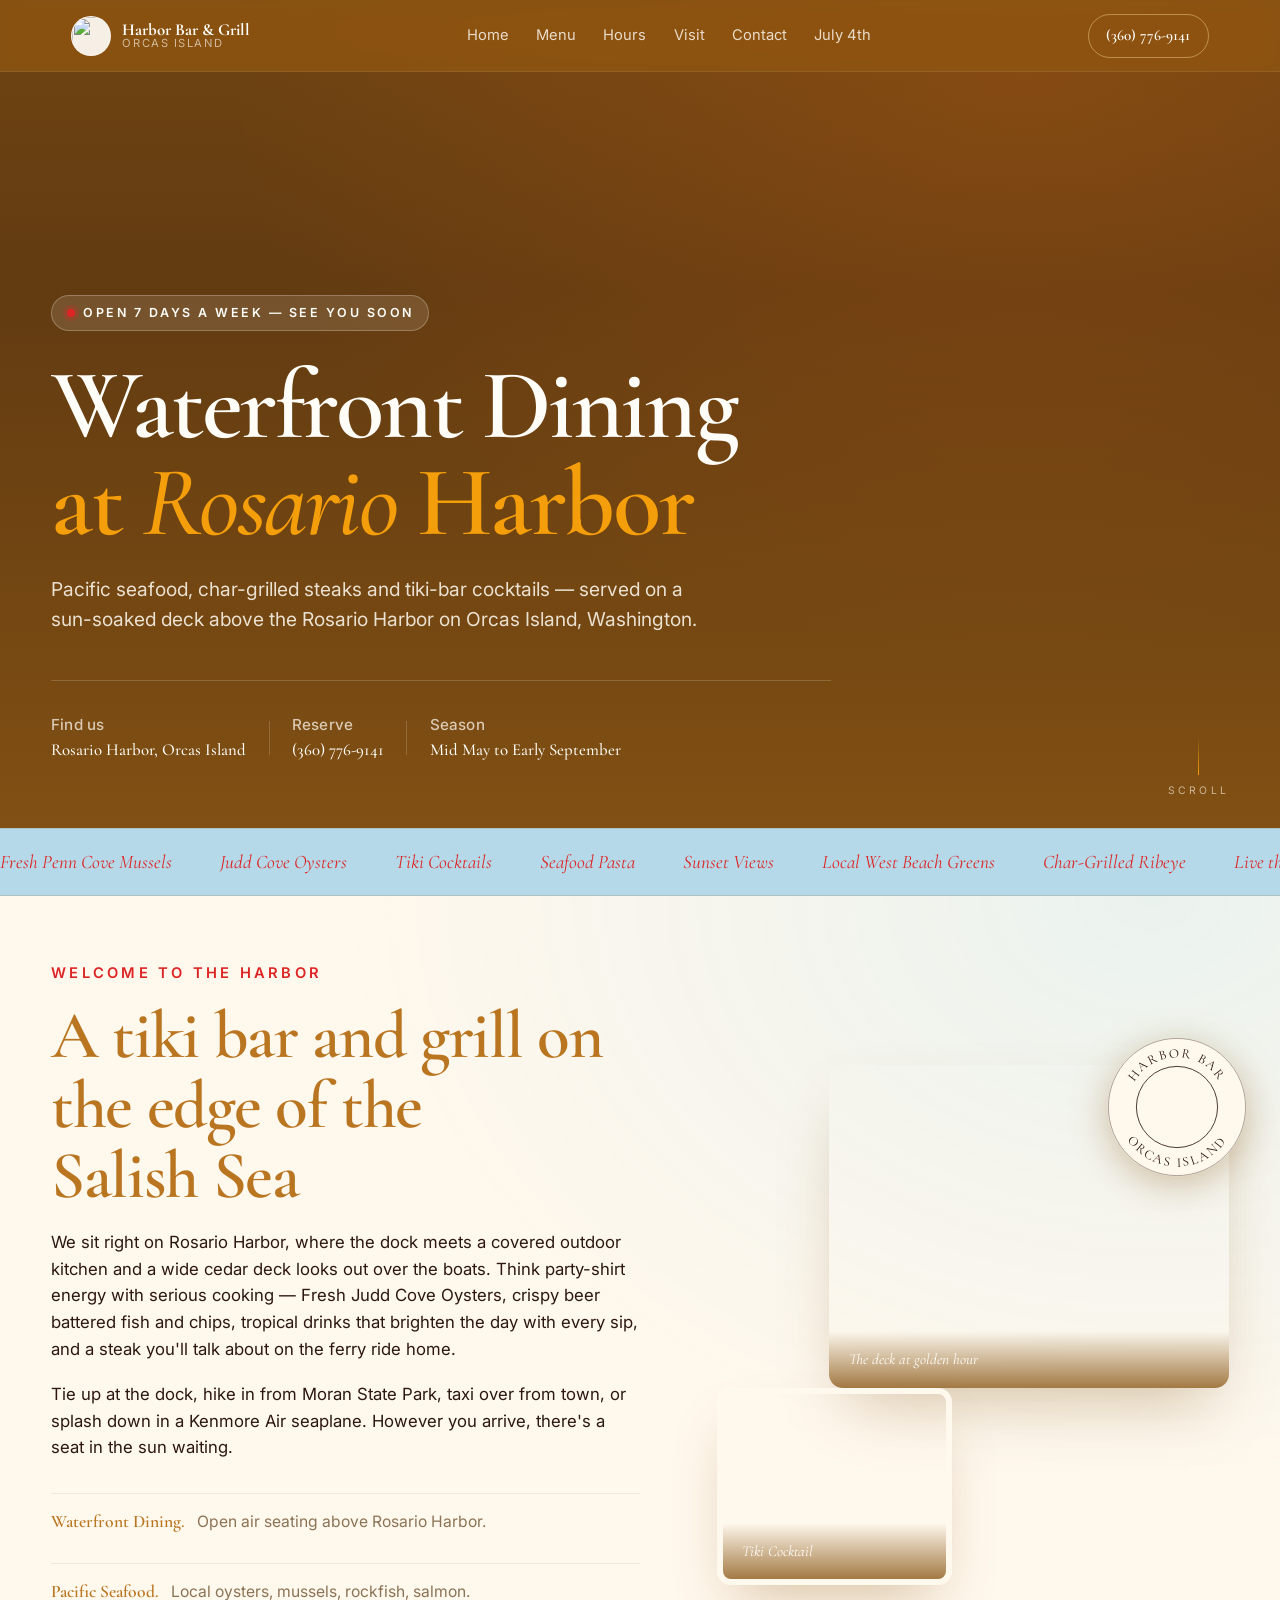
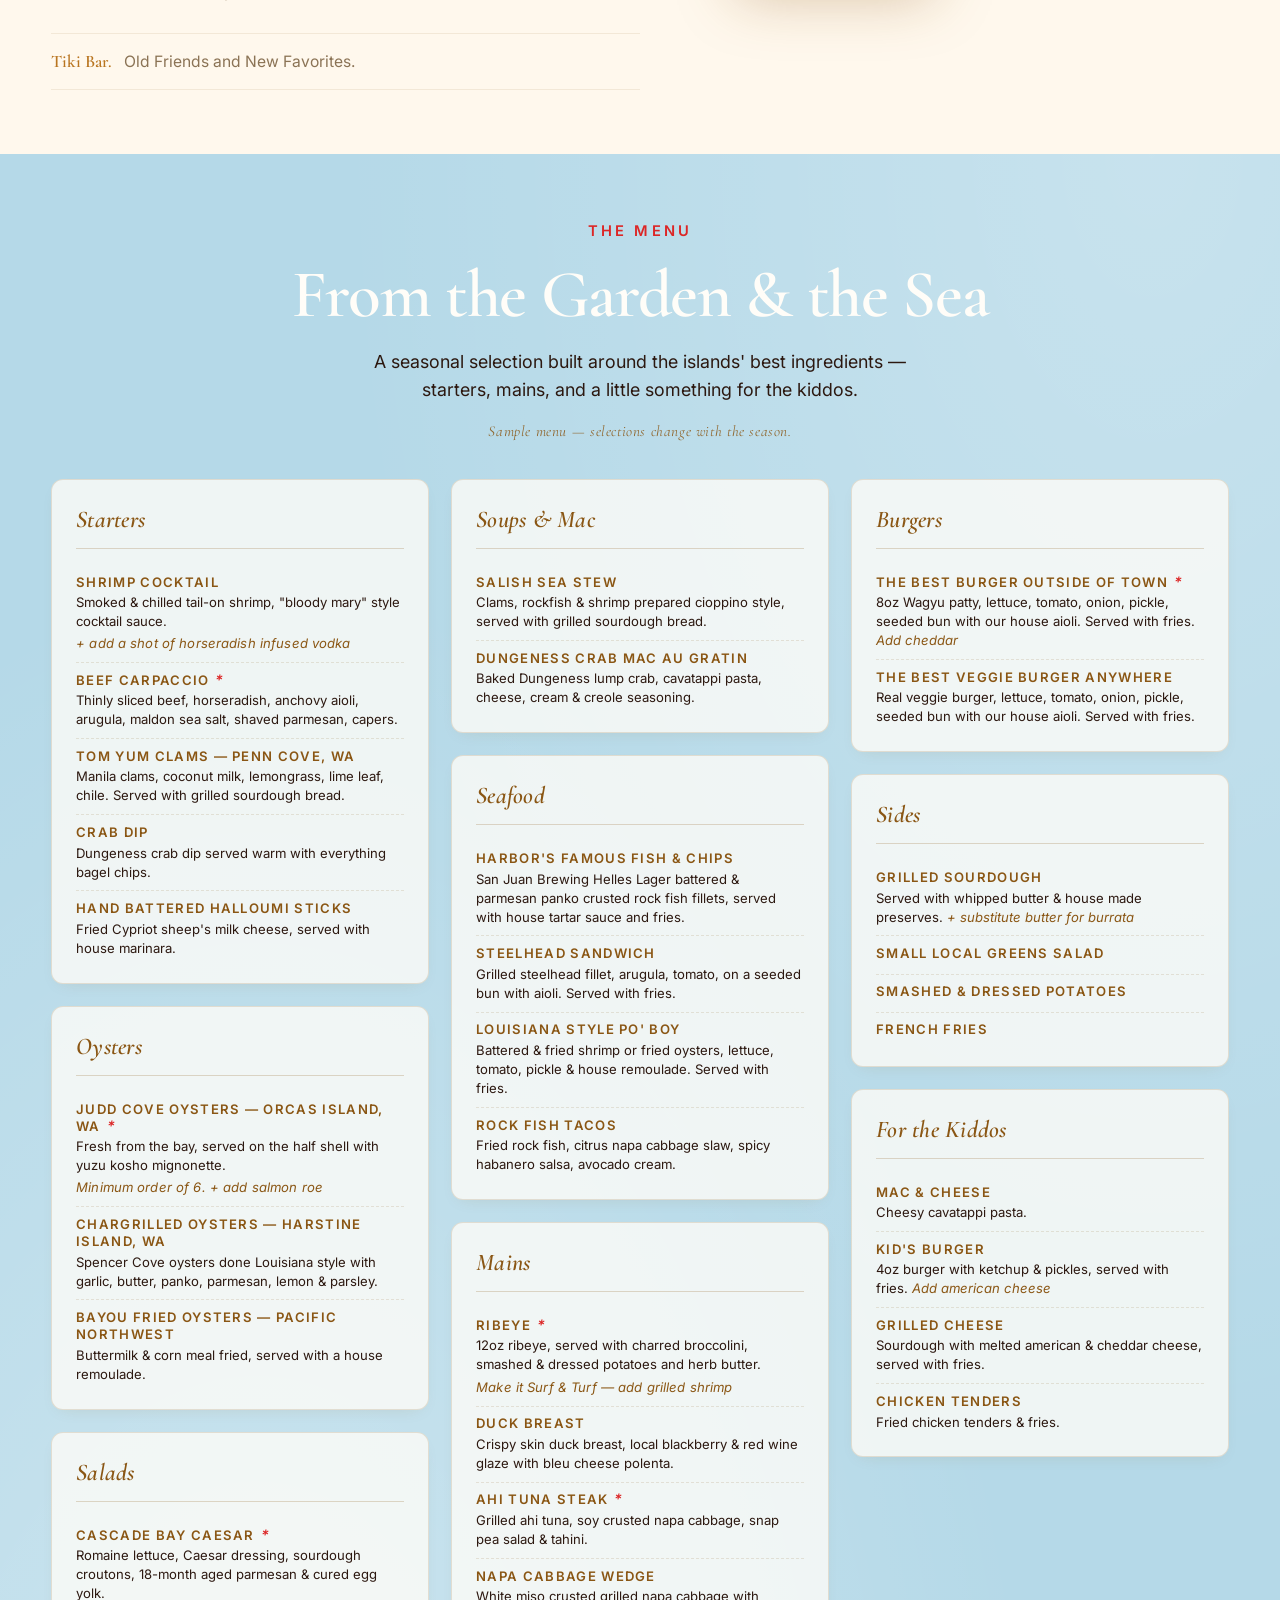
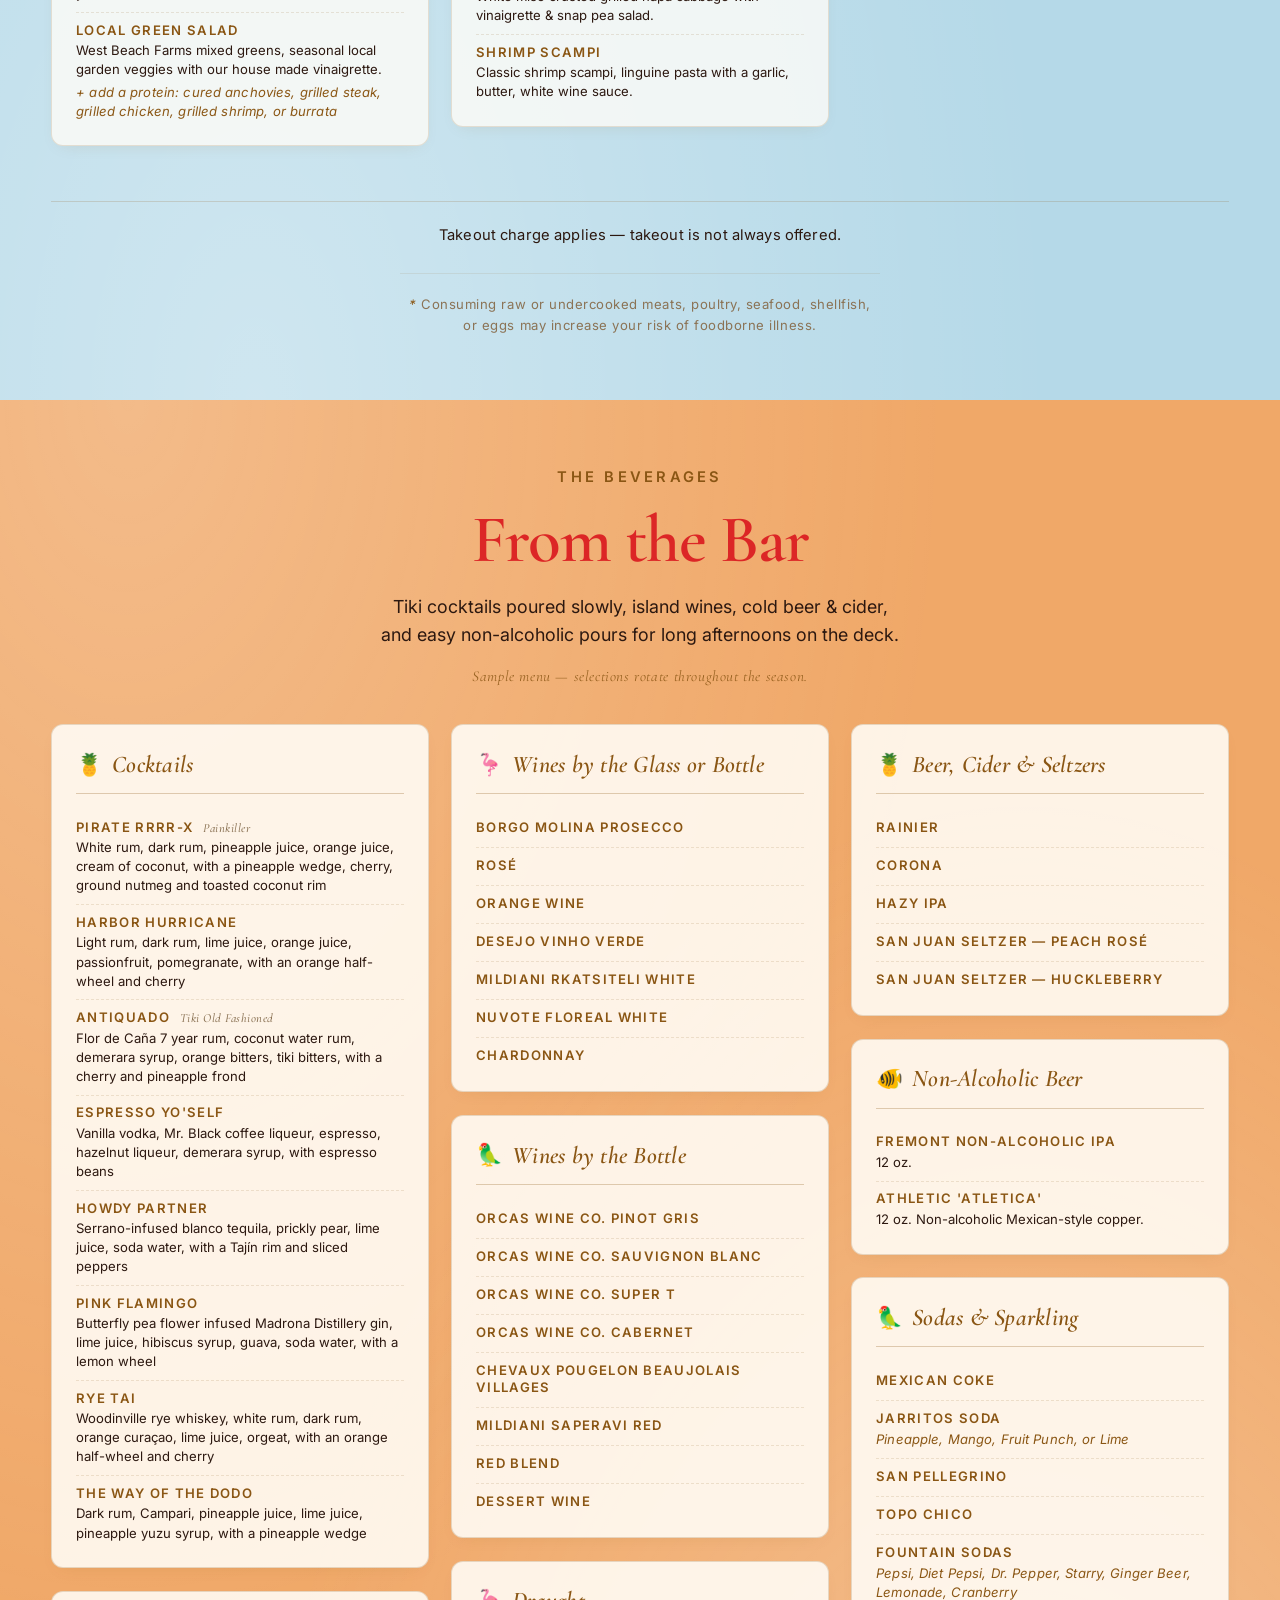
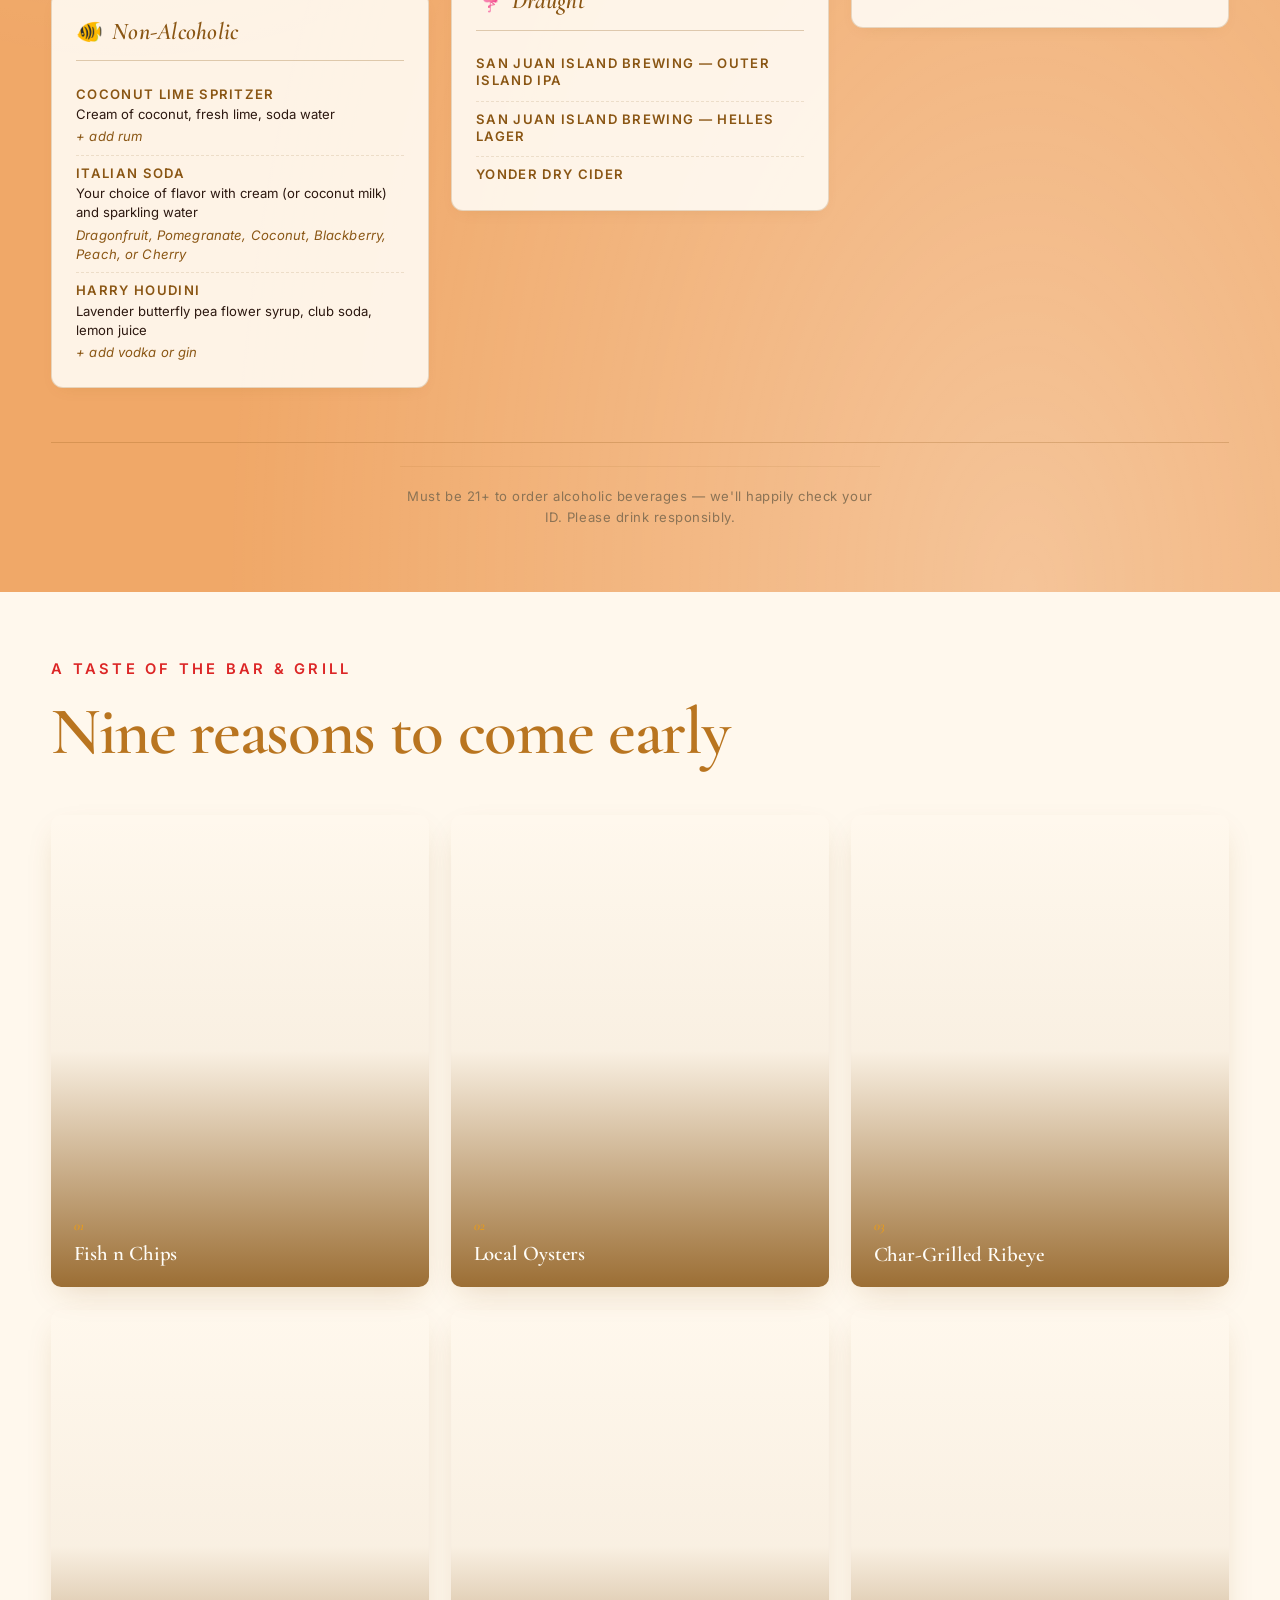
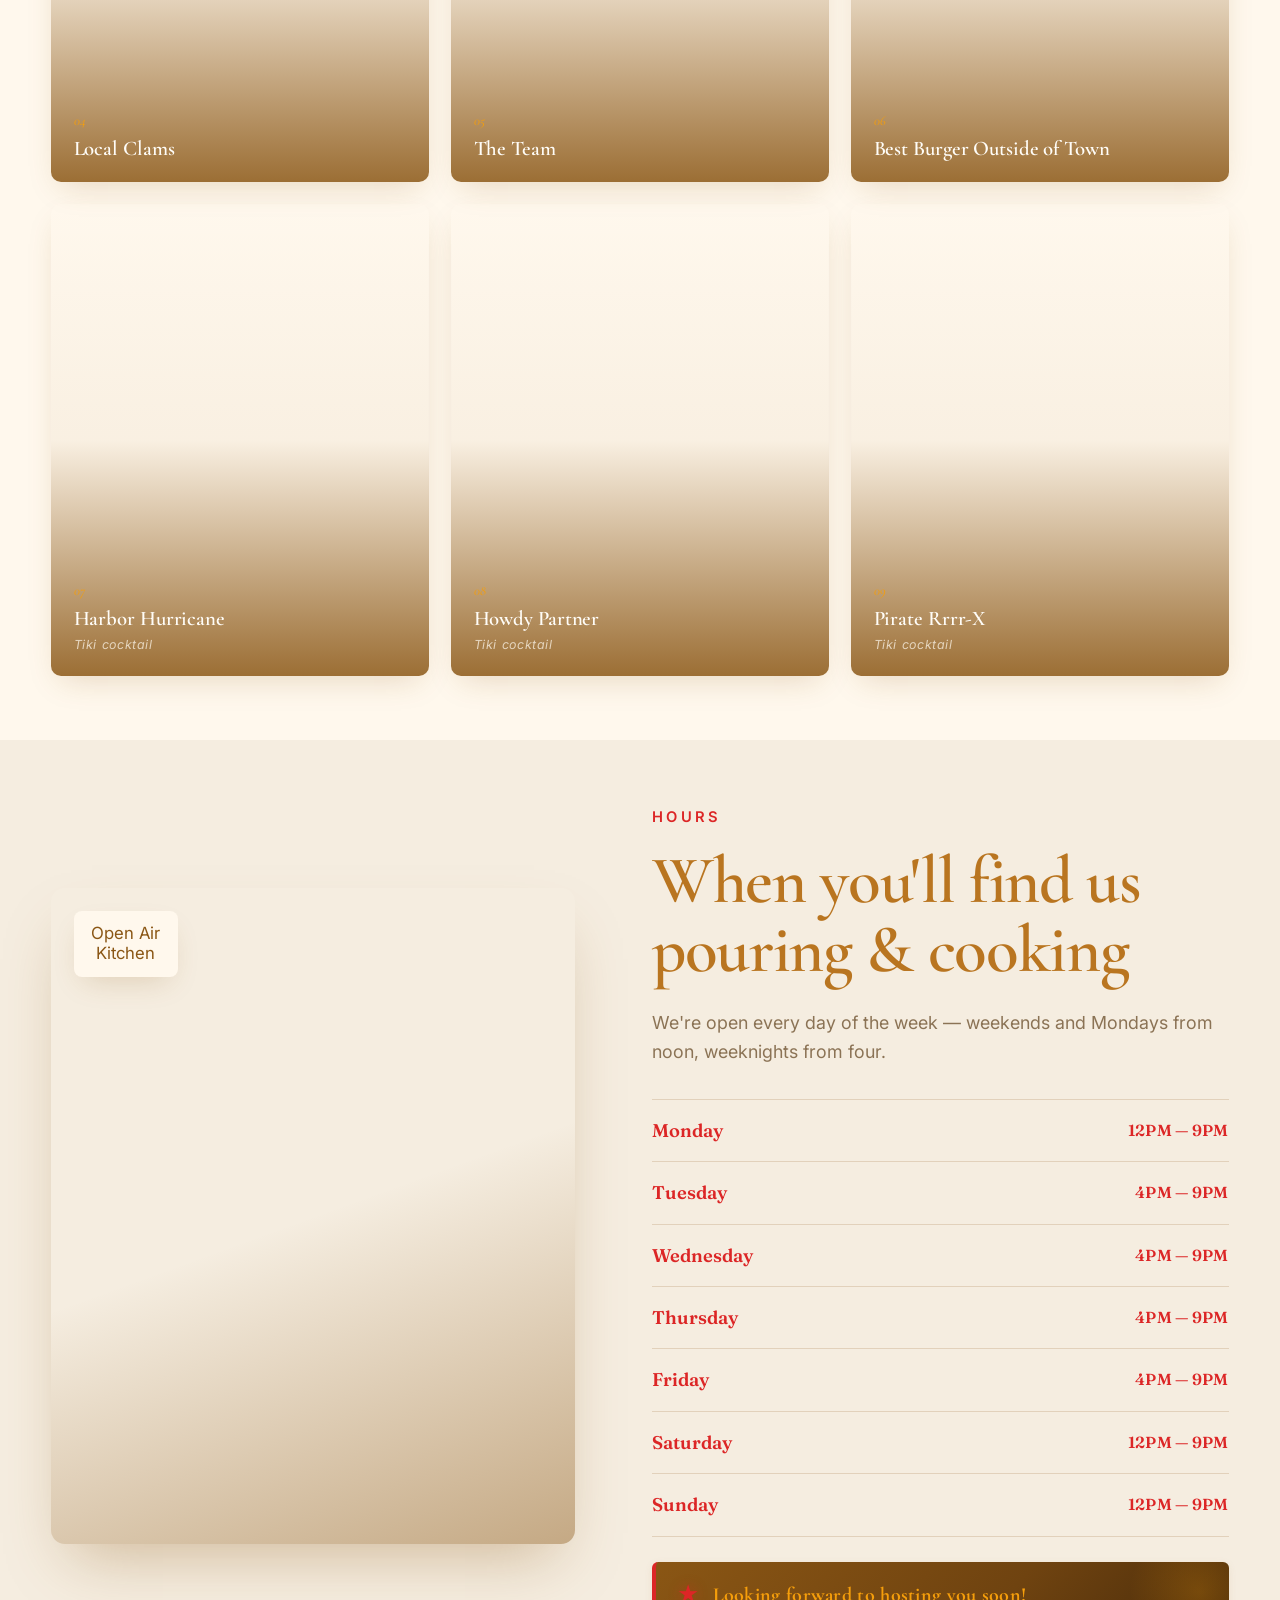
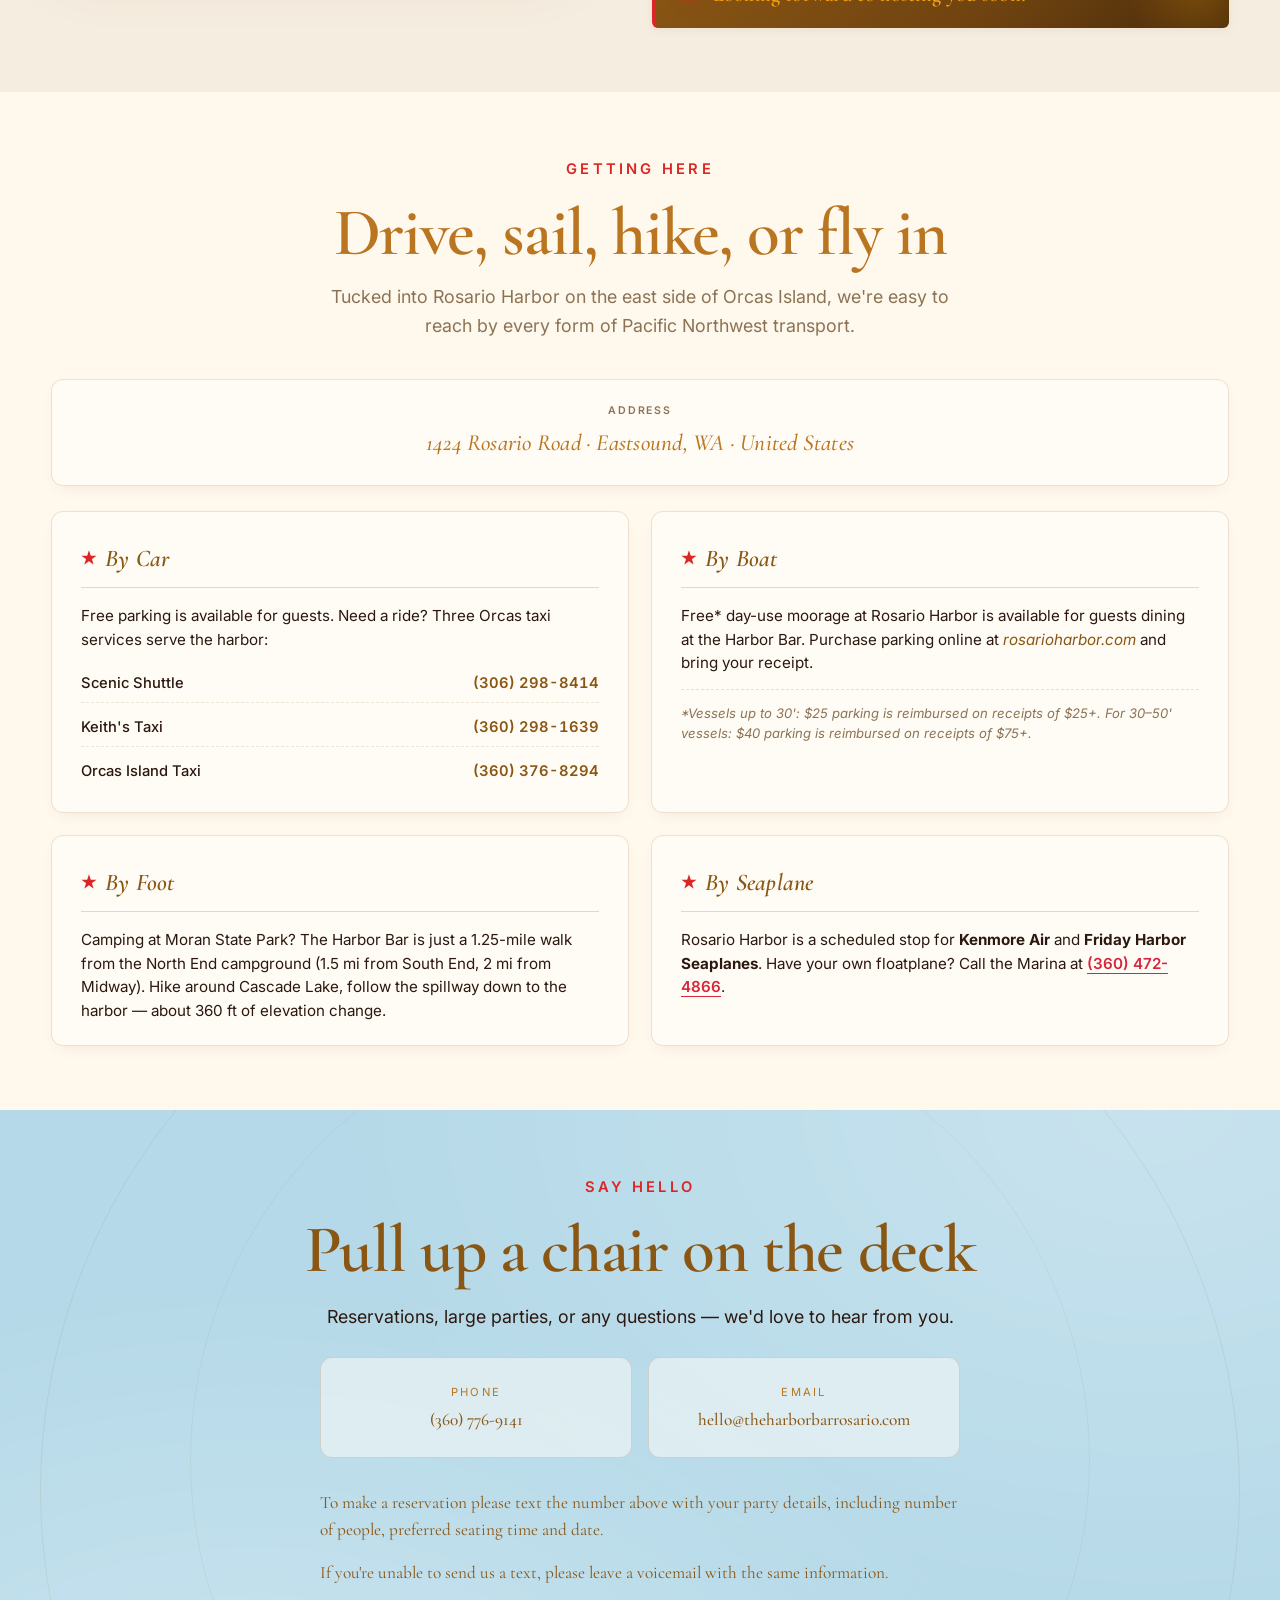
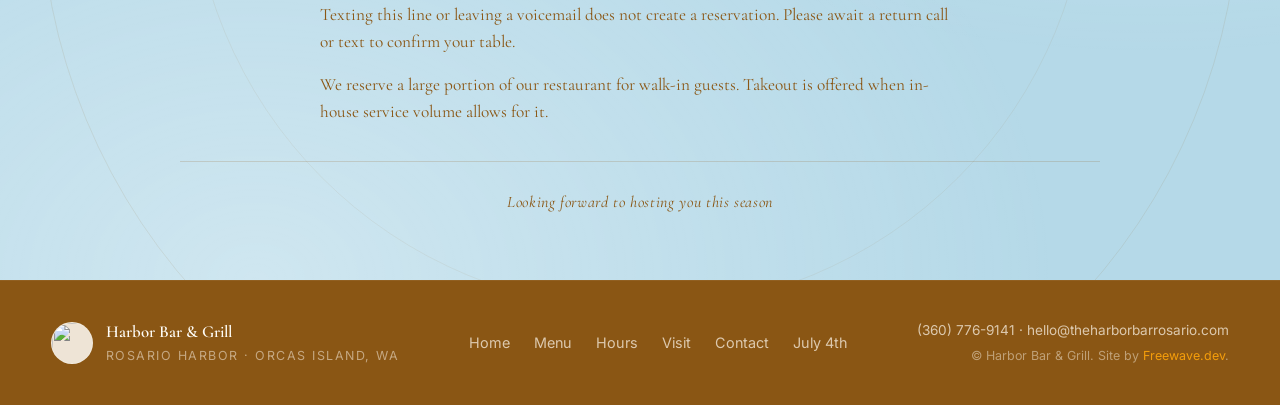
==== index.html @ 5fd33caf "Update Tiki Bar bullet copy on homepage Co-Authored-By: Claude Opus 4.7 <noreply@anthropic.com>" ====
<!DOCTYPE html>
<html lang="en">
<head>
<meta charset="UTF-8">
<meta name="viewport" content="width=device-width, initial-scale=1.0">
<title>Harbor Bar &amp; Grill — Waterfront Dining at Rosario Harbor, Orcas Island</title>
<meta name="description" content="Fresh Pacific seafood, handcrafted tiki cocktails, and unforgettable views over Rosario Harbor on Orcas Island, Washington.">
<meta name="theme-color" content="#8A5614">

<link rel="icon" type="image/png" href="favicon.png">
<link rel="apple-touch-icon" href="favicon.png">

<link rel="canonical" href="https://g0k2g4.freewave.dev/">

<meta property="og:type" content="restaurant.restaurant">
<meta property="og:site_name" content="Harbor Bar &amp; Grill">
<meta property="og:title" content="Harbor Bar &amp; Grill — Waterfront Dining at Rosario Harbor, Orcas Island">
<meta property="og:description" content="Fresh Pacific seafood, handcrafted tiki cocktails, and unforgettable views over Rosario Harbor on Orcas Island, Washington.">
<meta property="og:url" content="https://g0k2g4.freewave.dev/">
<meta property="og:image" content="https://media.freewave.dev/g0k2g4/images/og-image.webp">
<meta property="og:image:width" content="1200">
<meta property="og:image:height" content="630">
<meta property="og:image:alt" content="The deck at Harbor Bar &amp; Grill on Rosario Harbor, Orcas Island">
<meta property="og:locale" content="en_US">

<meta name="twitter:card" content="summary_large_image">
<meta name="twitter:title" content="Harbor Bar &amp; Grill — Waterfront Dining on Orcas Island">
<meta name="twitter:description" content="Pacific seafood, char-grilled steaks, and tiki cocktails on the deck at Rosario Harbor.">
<meta name="twitter:image" content="https://media.freewave.dev/g0k2g4/images/og-image.webp">
<meta name="twitter:image:alt" content="The deck at Harbor Bar &amp; Grill on Rosario Harbor, Orcas Island">

<link rel="preconnect" href="https://fonts.googleapis.com">
<link rel="preconnect" href="https://fonts.gstatic.com" crossorigin>
<link href="https://fonts.googleapis.com/css2?family=Cormorant+Garamond:ital,wght@0,400;0,500;0,600;0,700;1,400;1,500;1,600&family=Fraunces:ital,wght@0,500;0,600;0,700;1,500;1,600&family=Inter:wght@400;500;600;700&display=swap" rel="stylesheet">
<link rel="stylesheet" href="styles.css">
</head>
<body>

<header class="site-header">
  <div class="header-inner">
    <a href="#top" class="brand">
      <img class="brand-logo" src="https://media.freewave.dev/g0k2g4/images/shrimp.webp" alt="">
      <span class="brand-text">
        <span class="brand-name">Harbor Bar &amp; Grill</span>
        <span class="brand-sub">Orcas Island</span>
      </span>
    </a>
    <nav class="primary-nav" aria-label="Primary">
      <a href="#top">Home</a>
      <a href="#menu">Menu</a>
      <a href="#hours">Hours</a>
      <a href="#visit">Visit</a>
      <a href="#contact">Contact</a>
      <a href="july-4th.html">July 4th</a>
    </nav>
    <a href="tel:+13607769141" class="header-cta">(360) 776-9141</a>
    <button class="nav-toggle" aria-label="Open menu" aria-expanded="false" aria-controls="mobile-nav">
      <span></span><span></span><span></span>
    </button>
  </div>
</header>
<div class="mobile-nav" id="mobile-nav" aria-hidden="true">
  <a href="#top">Home</a>
  <a href="#menu">Menu</a>
  <a href="#hours">Hours</a>
  <a href="#visit">Visit</a>
  <a href="#contact">Contact</a>
  <a href="july-4th.html">July 4th</a>
  <a href="tel:+13607769141" class="mobile-nav-phone">(360) 776-9141</a>
</div>

<main id="top">

  <section class="hero">
    <div class="hero-media" aria-hidden="true">
      <div class="hero-image"></div>
      <div class="hero-overlay"></div>
    </div>
    <div class="hero-content">
      <span class="hero-eyebrow">
        <span class="dot"></span>
        Open 7 days a week &mdash; See you soon
      </span>
      <h1 class="hero-title">
        <span class="line-1">Waterfront Dining</span>
        <span class="line-2">at <em>Rosario</em> Harbor</span>
      </h1>
      <p class="hero-lede">
        Pacific seafood, char-grilled steaks and tiki-bar cocktails —
        served on a sun-soaked deck above the Rosario Harbor on Orcas Island, Washington.
      </p>
      <div class="hero-meta">
        <a class="meta-item" href="https://maps.google.com/?q=1424+Rosario+Road+Eastsound+WA+98245" target="_blank" rel="noopener">
          <span class="meta-label">Find us</span>
          <span class="meta-value">Rosario Harbor, Orcas Island</span>
        </a>
        <div class="meta-divider"></div>
        <a class="meta-item" href="#contact">
          <span class="meta-label">Reserve</span>
          <span class="meta-value">(360) 776-9141</span>
        </a>
        <div class="meta-divider"></div>
        <div class="meta-item">
          <span class="meta-label">Season</span>
          <span class="meta-value">Mid May to Early September</span>
        </div>
      </div>
    </div>
    <div class="hero-scroll" aria-hidden="true">
      <span></span>
      <small>Scroll</small>
    </div>
  </section>

  <section class="ribbon" aria-label="Highlights">
    <div class="ribbon-track">
      <span>Fresh Penn Cove Mussels</span>
      <span>Judd Cove Oysters</span>
      <span>Tiki Cocktails</span>
      <span>Seafood Pasta</span>
      <span>Sunset Views</span>
      <span>Local West Beach Greens</span>
      <span>Char-Grilled Ribeye</span>
      <span>Live the Salish Life</span>
      <span>Fresh Penn Cove Mussels</span>
      <span>Judd Cove Oysters</span>
      <span>Tiki Cocktails</span>
      <span>Seafood Pasta</span>
      <span>Sunset Views</span>
      <span>Local West Beach Greens</span>
      <span>Char-Grilled Ribeye</span>
      <span>Live the Salish Life</span>
    </div>
  </section>

  <section class="story" id="story">
    <div class="story-grid">
      <div class="story-copy">
        <span class="eyebrow">Welcome to the Harbor</span>
        <h2 class="display">A tiki bar and grill on the edge of the Salish&nbsp;Sea</h2>
        <p>
          We sit right on Rosario Harbor, where the dock meets a covered outdoor kitchen
          and a wide cedar deck looks out over the boats. Think party-shirt energy
          with serious cooking — Fresh Judd Cove Oysters, crispy beer battered fish and chips,
          tropical drinks that brighten the day with every sip, and a steak you'll talk about
          on the ferry ride home.
        </p>
        <p>
          Tie up at the dock, hike in from Moran State Park, taxi over from town,
          or splash down in a Kenmore Air seaplane. However you arrive,
          there's a seat in the sun waiting.
        </p>
        <ul class="virtues">
          <li><strong>Waterfront Dining.</strong> Open air seating above Rosario Harbor.</li>
          <li><strong>Pacific Seafood.</strong> Local oysters, mussels, rockfish, salmon.</li>
          <li><strong>Tiki Bar.</strong> Old Friends and New Favorites.</li>
        </ul>
      </div>
      <div class="story-art">
        <figure class="art-card art-card--main">
          <div class="art-img art-img--marina"></div>
          <figcaption>The deck at golden hour</figcaption>
        </figure>
        <figure class="art-card art-card--accent">
          <div class="art-img art-img--cocktail"></div>
          <figcaption>Tiki Cocktail</figcaption>
        </figure>
        <div class="art-stamp">
          <svg viewBox="0 0 200 200" aria-hidden="true">
            <defs>
              <path id="stamp-top" d="M 29,100 A 71,71 0 0,1 171,100"/>
              <path id="stamp-bottom" d="M 15,100 A 85,85 0 0,0 185,100"/>
            </defs>
            <circle cx="100" cy="100" r="99" fill="#FFF8ED"/>
            <circle cx="100" cy="100" r="98" fill="none" stroke="#2C1810" stroke-width="1" stroke-opacity=".55"/>
            <circle cx="100" cy="100" r="58" fill="none" stroke="#2C1810" stroke-width="1.2"/>
            <text font-family="Cormorant Garamond, serif" font-size="19" letter-spacing="3" fill="#2C1810">
              <textPath href="#stamp-top" startOffset="50%" text-anchor="middle">HARBOR BAR</textPath>
            </text>
            <text font-family="Cormorant Garamond, serif" font-size="19" letter-spacing="3" fill="#2C1810">
              <textPath href="#stamp-bottom" startOffset="50%" text-anchor="middle">ORCAS ISLAND</textPath>
            </text>
          </svg>
        </div>
      </div>
    </div>
  </section>

  <section class="menu" id="menu">
    <div class="menu-header">
      <span class="eyebrow">The Menu</span>
      <h2 class="display">From the Garden &amp; the Sea</h2>
      <p class="lede">
        A seasonal selection built around the islands' best ingredients —<br>
        starters, mains, and a little something for the kiddos.
      </p>
      <p class="menu-sample-note"><em>Sample menu &mdash; selections change with the season.</em></p>
    </div>

    <div class="menu-grid">

    <section class="menu-card">
    <h3 class="menu-section-title"><span>Starters</span></h3>

    <div class="menu-list">

      <article class="dish">
        <div class="dish-head">
          <h3>Shrimp Cocktail</h3>
        </div>
        <p>Smoked &amp; chilled tail-on shrimp, "bloody mary" style cocktail sauce.</p>
        <p class="dish-note"><em>+ add a shot of horseradish infused vodka</em></p>
      </article>

      <article class="dish">
        <div class="dish-head">
          <h3>Beef Carpaccio <span class="raw">*</span></h3>
        </div>
        <p>Thinly sliced beef, horseradish, anchovy aioli, arugula, maldon sea salt, shaved parmesan, capers.</p>
      </article>

      <article class="dish">
        <div class="dish-head">
          <h3>Tom Yum Clams &mdash; Penn Cove, WA</h3>
        </div>
        <p>Manila clams, coconut milk, lemongrass, lime leaf, chile. Served with grilled sourdough bread.</p>
      </article>

      <article class="dish">
        <div class="dish-head">
          <h3>Crab Dip</h3>
        </div>
        <p>Dungeness crab dip served warm with everything bagel chips.</p>
      </article>

      <article class="dish">
        <div class="dish-head">
          <h3>Hand Battered Halloumi Sticks</h3>
        </div>
        <p>Fried Cypriot sheep's milk cheese, served with house marinara.</p>
      </article>

    </div>

    </section>

    <section class="menu-card">
    <h3 class="menu-section-title"><span>Oysters</span></h3>

    <div class="menu-list">

      <article class="dish">
        <div class="dish-head">
          <h3>Judd Cove Oysters &mdash; Orcas Island, WA <span class="raw">*</span></h3>
        </div>
        <p>Fresh from the bay, served on the half shell with yuzu kosho mignonette.</p>
        <p class="dish-note"><em>Minimum order of 6. + add salmon roe</em></p>
      </article>

      <article class="dish">
        <div class="dish-head">
          <h3>Chargrilled Oysters &mdash; Harstine Island, WA</h3>
        </div>
        <p>Spencer Cove oysters done Louisiana style with garlic, butter, panko, parmesan, lemon &amp; parsley.</p>
      </article>

      <article class="dish">
        <div class="dish-head">
          <h3>Bayou Fried Oysters &mdash; Pacific Northwest</h3>
        </div>
        <p>Buttermilk &amp; corn meal fried, served with a house remoulade.</p>
      </article>

    </div>

    </section>

    <section class="menu-card">
    <h3 class="menu-section-title"><span>Salads</span></h3>

    <div class="menu-list">

      <article class="dish">
        <div class="dish-head">
          <h3>Cascade Bay Caesar <span class="raw">*</span></h3>
        </div>
        <p>Romaine lettuce, Caesar dressing, sourdough croutons, 18-month aged parmesan &amp; cured egg yolk.</p>
      </article>

      <article class="dish">
        <div class="dish-head">
          <h3>Local Green Salad</h3>
        </div>
        <p>West Beach Farms mixed greens, seasonal local garden veggies with our house made vinaigrette.</p>
        <p class="dish-note"><em>+ add a protein: cured anchovies, grilled steak, grilled chicken, grilled shrimp, or burrata</em></p>
      </article>

    </div>

    </section>

    <section class="menu-card">
    <h3 class="menu-section-title"><span>Soups &amp; Mac</span></h3>

    <div class="menu-list">

      <article class="dish">
        <div class="dish-head">
          <h3>Salish Sea Stew</h3>
        </div>
        <p>Clams, rockfish &amp; shrimp prepared cioppino style, served with grilled sourdough bread.</p>
      </article>

      <article class="dish">
        <div class="dish-head">
          <h3>Dungeness Crab Mac au Gratin</h3>
        </div>
        <p>Baked Dungeness lump crab, cavatappi pasta, cheese, cream &amp; creole seasoning.</p>
      </article>

    </div>

    </section>

    <section class="menu-card">
    <h3 class="menu-section-title"><span>Seafood</span></h3>

    <div class="menu-list">

      <article class="dish">
        <div class="dish-head">
          <h3>Harbor's Famous Fish &amp; Chips</h3>
        </div>
        <p>San Juan Brewing Helles Lager battered &amp; parmesan panko crusted rock fish fillets, served with house tartar sauce and fries.</p>
      </article>

      <article class="dish">
        <div class="dish-head">
          <h3>Steelhead Sandwich</h3>
        </div>
        <p>Grilled steelhead fillet, arugula, tomato, on a seeded bun with aioli. Served with fries.</p>
      </article>

      <article class="dish">
        <div class="dish-head">
          <h3>Louisiana Style Po' Boy</h3>
        </div>
        <p>Battered &amp; fried shrimp or fried oysters, lettuce, tomato, pickle &amp; house remoulade. Served with fries.</p>
      </article>

      <article class="dish">
        <div class="dish-head">
          <h3>Rock Fish Tacos</h3>
        </div>
        <p>Fried rock fish, citrus napa cabbage slaw, spicy habanero salsa, avocado cream.</p>
      </article>

    </div>

    </section>

    <section class="menu-card">
    <h3 class="menu-section-title"><span>Mains</span></h3>

    <div class="menu-list">

      <article class="dish">
        <div class="dish-head">
          <h3>Ribeye <span class="raw">*</span></h3>
        </div>
        <p>12oz ribeye, served with charred broccolini, smashed &amp; dressed potatoes and herb butter.</p>
        <p class="dish-note"><em>Make it Surf &amp; Turf — add grilled shrimp</em></p>
      </article>

      <article class="dish">
        <div class="dish-head">
          <h3>Duck Breast</h3>
        </div>
        <p>Crispy skin duck breast, local blackberry &amp; red wine glaze with bleu cheese polenta.</p>
      </article>

      <article class="dish">
        <div class="dish-head">
          <h3>Ahi Tuna Steak <span class="raw">*</span></h3>
        </div>
        <p>Grilled ahi tuna, soy crusted napa cabbage, snap pea salad &amp; tahini.</p>
      </article>

      <article class="dish">
        <div class="dish-head">
          <h3>Napa Cabbage Wedge</h3>
        </div>
        <p>White miso crusted grilled napa cabbage with vinaigrette &amp; snap pea salad.</p>
      </article>

      <article class="dish">
        <div class="dish-head">
          <h3>Shrimp Scampi</h3>
        </div>
        <p>Classic shrimp scampi, linguine pasta with a garlic, butter, white wine sauce.</p>
      </article>

    </div>

    </section>

    <section class="menu-card">
    <h3 class="menu-section-title"><span>Burgers</span></h3>

    <div class="menu-list">

      <article class="dish">
        <div class="dish-head">
          <h3>The Best Burger Outside of Town <span class="raw">*</span></h3>
        </div>
        <p>8oz Wagyu patty, lettuce, tomato, onion, pickle, seeded bun with our house aioli. Served with fries. <em>Add cheddar</em></p>
      </article>

      <article class="dish">
        <div class="dish-head">
          <h3>The Best Veggie Burger Anywhere</h3>
        </div>
        <p>Real veggie burger, lettuce, tomato, onion, pickle, seeded bun with our house aioli. Served with fries.</p>
      </article>

    </div>

    </section>

    <section class="menu-card">
    <h3 class="menu-section-title"><span>Sides</span></h3>

    <div class="menu-list">

      <article class="dish">
        <div class="dish-head">
          <h3>Grilled Sourdough</h3>
        </div>
        <p>Served with whipped butter &amp; house made preserves. <em>+ substitute butter for burrata</em></p>
      </article>

      <article class="dish">
        <div class="dish-head">
          <h3>Small Local Greens Salad</h3>
        </div>
      </article>

      <article class="dish">
        <div class="dish-head">
          <h3>Smashed &amp; Dressed Potatoes</h3>
        </div>
      </article>

      <article class="dish">
        <div class="dish-head">
          <h3>French Fries</h3>
        </div>
      </article>

    </div>

    </section>

    <section class="menu-card">
    <h3 class="menu-section-title"><span>For the Kiddos</span></h3>

    <div class="menu-list">

      <article class="dish">
        <div class="dish-head">
          <h3>Mac &amp; Cheese</h3>
        </div>
        <p>Cheesy cavatappi pasta.</p>
      </article>

      <article class="dish">
        <div class="dish-head">
          <h3>Kid's Burger</h3>
        </div>
        <p>4oz burger with ketchup &amp; pickles, served with fries. <em>Add american cheese</em></p>
      </article>

      <article class="dish">
        <div class="dish-head">
          <h3>Grilled Cheese</h3>
        </div>
        <p>Sourdough with melted american &amp; cheddar cheese, served with fries.</p>
      </article>

      <article class="dish">
        <div class="dish-head">
          <h3>Chicken Tenders</h3>
        </div>
        <p>Fried chicken tenders &amp; fries.</p>
      </article>

    </div>
    </section>

    </div>

    <div class="menu-foot">
      <ul class="menu-info">
        <li>Takeout charge applies &mdash; takeout is not always offered.</li>
      </ul>
      <p class="menu-legend">
        <span class="raw">*</span> Consuming raw or undercooked meats, poultry, seafood, shellfish, or eggs may increase your risk of foodborne illness.
      </p>
    </div>
  </section>

  <section class="beverages" id="beverages">
    <div class="menu-header">
      <span class="eyebrow">The Beverages</span>
      <h2 class="display">From the Bar</h2>
      <p class="lede">
        Tiki cocktails poured slowly, island wines, cold beer &amp; cider,<br>
        and easy non-alcoholic pours for long afternoons on the deck.
      </p>
      <p class="menu-sample-note"><em>Sample menu &mdash; selections rotate throughout the season.</em></p>
    </div>

    <div class="menu-grid">

      <section class="menu-card">
        <h3 class="menu-section-title"><span>Cocktails</span></h3>

        <div class="menu-list">

          <article class="dish">
            <div class="dish-head">
              <h3>Pirate Rrrr-X <em class="dish-sub">Painkiller</em></h3>
            </div>
            <p>White rum, dark rum, pineapple juice, orange juice, cream of coconut, with a pineapple wedge, cherry, ground nutmeg and toasted coconut rim</p>
          </article>

          <article class="dish">
            <div class="dish-head">
              <h3>Harbor Hurricane</h3>
            </div>
            <p>Light rum, dark rum, lime juice, orange juice, passionfruit, pomegranate, with an orange half-wheel and cherry</p>
          </article>

          <article class="dish">
            <div class="dish-head">
              <h3>Antiquado <em class="dish-sub">Tiki Old Fashioned</em></h3>
            </div>
            <p>Flor de Caña 7 year rum, coconut water rum, demerara syrup, orange bitters, tiki bitters, with a cherry and pineapple frond</p>
          </article>

          <article class="dish">
            <div class="dish-head">
              <h3>Espresso Yo'self</h3>
            </div>
            <p>Vanilla vodka, Mr. Black coffee liqueur, espresso, hazelnut liqueur, demerara syrup, with espresso beans</p>
          </article>

          <article class="dish">
            <div class="dish-head">
              <h3>Howdy Partner</h3>
            </div>
            <p>Serrano-infused blanco tequila, prickly pear, lime juice, soda water, with a Tajín rim and sliced peppers</p>
          </article>

          <article class="dish">
            <div class="dish-head">
              <h3>Pink Flamingo</h3>
            </div>
            <p>Butterfly pea flower infused Madrona Distillery gin, lime juice, hibiscus syrup, guava, soda water, with a lemon wheel</p>
          </article>

          <article class="dish">
            <div class="dish-head">
              <h3>Rye Tai</h3>
            </div>
            <p>Woodinville rye whiskey, white rum, dark rum, orange curaçao, lime juice, orgeat, with an orange half-wheel and cherry</p>
          </article>

          <article class="dish">
            <div class="dish-head">
              <h3>The Way of the Dodo</h3>
            </div>
            <p>Dark rum, Campari, pineapple juice, lime juice, pineapple yuzu syrup, with a pineapple wedge</p>
          </article>

        </div>
      </section>

      <section class="menu-card">
        <h3 class="menu-section-title"><span>Non-Alcoholic</span></h3>

        <div class="menu-list">

          <article class="dish">
            <div class="dish-head">
              <h3>Coconut Lime Spritzer</h3>
            </div>
            <p>Cream of coconut, fresh lime, soda water</p>
            <p class="dish-note"><em>+ add rum</em></p>
          </article>

          <article class="dish">
            <div class="dish-head">
              <h3>Italian Soda</h3>
            </div>
            <p>Your choice of flavor with cream (or coconut milk) and sparkling water</p>
            <p class="dish-note"><em>Dragonfruit, Pomegranate, Coconut, Blackberry, Peach, or Cherry</em></p>
          </article>

          <article class="dish">
            <div class="dish-head">
              <h3>Harry Houdini</h3>
            </div>
            <p>Lavender butterfly pea flower syrup, club soda, lemon juice</p>
            <p class="dish-note"><em>+ add vodka or gin</em></p>
          </article>

        </div>
      </section>

      <section class="menu-card">
        <h3 class="menu-section-title"><span>Wines by the Glass or Bottle</span></h3>

        <div class="menu-list">

          <article class="dish"><div class="dish-head"><h3>Borgo Molina Prosecco</h3></div></article>
          <article class="dish"><div class="dish-head"><h3>Rosé</h3></div></article>
          <article class="dish"><div class="dish-head"><h3>Orange Wine</h3></div></article>
          <article class="dish"><div class="dish-head"><h3>Desejo Vinho Verde</h3></div></article>
          <article class="dish"><div class="dish-head"><h3>Mildiani Rkatsiteli White</h3></div></article>
          <article class="dish"><div class="dish-head"><h3>Nuvote Floreal White</h3></div></article>
          <article class="dish"><div class="dish-head"><h3>Chardonnay</h3></div></article>

        </div>
      </section>

      <section class="menu-card">
        <h3 class="menu-section-title"><span>Wines by the Bottle</span></h3>

        <div class="menu-list">

          <article class="dish"><div class="dish-head"><h3>Orcas Wine Co. Pinot Gris</h3></div></article>
          <article class="dish"><div class="dish-head"><h3>Orcas Wine Co. Sauvignon Blanc</h3></div></article>
          <article class="dish"><div class="dish-head"><h3>Orcas Wine Co. Super T</h3></div></article>
          <article class="dish"><div class="dish-head"><h3>Orcas Wine Co. Cabernet</h3></div></article>
          <article class="dish"><div class="dish-head"><h3>Chevaux Pougelon Beaujolais Villages</h3></div></article>
          <article class="dish"><div class="dish-head"><h3>Mildiani Saperavi Red</h3></div></article>
          <article class="dish"><div class="dish-head"><h3>Red Blend</h3></div></article>
          <article class="dish"><div class="dish-head"><h3>Dessert Wine</h3></div></article>

        </div>
      </section>

      <section class="menu-card">
        <h3 class="menu-section-title"><span>Draught</span></h3>

        <div class="menu-list">

          <article class="dish"><div class="dish-head"><h3>San Juan Island Brewing &mdash; Outer Island IPA</h3></div></article>
          <article class="dish"><div class="dish-head"><h3>San Juan Island Brewing &mdash; Helles Lager</h3></div></article>
          <article class="dish"><div class="dish-head"><h3>Yonder Dry Cider</h3></div></article>

        </div>
      </section>

      <section class="menu-card">
        <h3 class="menu-section-title"><span>Beer, Cider &amp; Seltzers</span></h3>

        <div class="menu-list">

          <article class="dish"><div class="dish-head"><h3>Rainier</h3></div></article>
          <article class="dish"><div class="dish-head"><h3>Corona</h3></div></article>
          <article class="dish"><div class="dish-head"><h3>Hazy IPA</h3></div></article>
          <article class="dish"><div class="dish-head"><h3>San Juan Seltzer &mdash; Peach Rosé</h3></div></article>
          <article class="dish"><div class="dish-head"><h3>San Juan Seltzer &mdash; Huckleberry</h3></div></article>

        </div>
      </section>

      <section class="menu-card">
        <h3 class="menu-section-title"><span>Non-Alcoholic Beer</span></h3>

        <div class="menu-list">

          <article class="dish">
            <div class="dish-head">
              <h3>Fremont Non-Alcoholic IPA</h3>
            </div>
            <p>12 oz.</p>
          </article>

          <article class="dish">
            <div class="dish-head">
              <h3>Athletic 'Atletica'</h3>
            </div>
            <p>12 oz. Non-alcoholic Mexican-style copper.</p>
          </article>

        </div>
      </section>

      <section class="menu-card">
        <h3 class="menu-section-title"><span>Sodas &amp; Sparkling</span></h3>

        <div class="menu-list">

          <article class="dish"><div class="dish-head"><h3>Mexican Coke</h3></div></article>

          <article class="dish">
            <div class="dish-head">
              <h3>Jarritos Soda</h3>
            </div>
            <p class="dish-note"><em>Pineapple, Mango, Fruit Punch, or Lime</em></p>
          </article>

          <article class="dish"><div class="dish-head"><h3>San Pellegrino</h3></div></article>
          <article class="dish"><div class="dish-head"><h3>Topo Chico</h3></div></article>

          <article class="dish">
            <div class="dish-head">
              <h3>Fountain Sodas</h3>
            </div>
            <p class="dish-note"><em>Pepsi, Diet Pepsi, Dr. Pepper, Starry, Ginger Beer, Lemonade, Cranberry</em></p>
          </article>

        </div>
      </section>

    </div>

    <div class="menu-foot">
      <p class="menu-legend">
        Must be 21+ to order alcoholic beverages &mdash; we'll happily check your ID. Please drink responsibly.
      </p>
    </div>
  </section>

  <section class="gallery" id="gallery" aria-label="Featured dishes and drinks">
    <div class="gallery-header">
      <span class="eyebrow">A Taste of the Bar &amp; Grill</span>
      <h2 class="display">Nine reasons to come early</h2>
    </div>
    <div class="gallery-grid">
      <figure class="g-card">
        <div class="g-img g-img--shrimp"></div>
        <figcaption><span>01</span><strong>Fish n Chips</strong></figcaption>
      </figure>
      <figure class="g-card">
        <div class="g-img g-img--rockefeller"></div>
        <figcaption><span>02</span><strong>Local Oysters</strong></figcaption>
      </figure>
      <figure class="g-card">
        <div class="g-img g-img--ribeye"></div>
        <figcaption><span>03</span><strong>Char-Grilled Ribeye</strong></figcaption>
      </figure>
      <figure class="g-card">
        <div class="g-img g-img--ceviche"></div>
        <figcaption><span>04</span><strong>Local Clams</strong></figcaption>
      </figure>
      <figure class="g-card">
        <div class="g-img g-img--judd"></div>
        <figcaption><span>05</span><strong>The Team</strong></figcaption>
      </figure>
      <figure class="g-card">
        <div class="g-img g-img--sliders"></div>
        <figcaption><span>06</span><strong>Best Burger Outside of Town</strong></figcaption>
      </figure>
      <figure class="g-card g-card--drink">
        <div class="g-img g-img--hurricane"></div>
        <figcaption><span>07</span><strong>Harbor Hurricane</strong><em>Tiki cocktail</em></figcaption>
      </figure>
      <figure class="g-card g-card--drink">
        <div class="g-img g-img--howdy"></div>
        <figcaption><span>08</span><strong>Howdy Partner</strong><em>Tiki cocktail</em></figcaption>
      </figure>
      <figure class="g-card g-card--drink">
        <div class="g-img g-img--pirate"></div>
        <figcaption><span>09</span><strong>Pirate Rrrr-X</strong><em>Tiki cocktail</em></figcaption>
      </figure>
    </div>
  </section>

  <section class="hours" id="hours">
    <div class="hours-grid">
      <div class="hours-art">
        <div class="hours-photo"></div>
        <div class="hours-badge">
          <span>Open Air<br>Kitchen</span>
        </div>
      </div>
      <div class="hours-copy">
        <span class="eyebrow">Hours</span>
        <h2 class="display">When you'll find us pouring &amp; cooking</h2>
        <p class="lede">We're open every day of the week — weekends and Mondays from noon, weeknights from four.</p>
        <ul class="hours-list">
          <li><span>Monday</span><b>12PM — 9PM</b></li>
          <li><span>Tuesday</span><b>4PM — 9PM</b></li>
          <li><span>Wednesday</span><b>4PM — 9PM</b></li>
          <li><span>Thursday</span><b>4PM — 9PM</b></li>
          <li><span>Friday</span><b>4PM — 9PM</b></li>
          <li><span>Saturday</span><b>12PM — 9PM</b></li>
          <li><span>Sunday</span><b>12PM — 9PM</b></li>
        </ul>
        <p class="hours-note">
          <span class="hours-note-star" aria-hidden="true">★</span>
          <strong>Looking forward to hosting you soon!</strong>
        </p>
      </div>
    </div>
  </section>

  <section class="visit" id="visit">
    <div class="visit-header">
      <span class="eyebrow">Getting Here</span>
      <h2 class="display">Drive, sail, hike, or fly in</h2>
      <p class="lede">
        Tucked into Rosario Harbor on the east side of Orcas Island,
        we're easy to reach by every form of Pacific Northwest transport.
      </p>
    </div>

    <a class="visit-address" href="https://maps.google.com/?q=1424+Rosario+Road+Eastsound+WA+98245" target="_blank" rel="noopener">
      <span class="eyebrow eyebrow--small">Address</span>
      <span class="addr">1424 Rosario Road &middot; Eastsound, WA &middot; United States</span>
    </a>

    <div class="visit-grid">

      <article class="travel">
        <h3 class="travel-heading"><span>By Car</span></h3>
        <p>Free parking is available for guests. Need a ride? Three Orcas taxi services serve the harbor:</p>
        <ul class="taxi-list">
          <li><span>Scenic Shuttle</span><b>(306) 298-8414</b></li>
          <li><span>Keith's Taxi</span><b>(360) 298-1639</b></li>
          <li><span>Orcas Island Taxi</span><b>(360) 376-8294</b></li>
        </ul>
      </article>

      <article class="travel">
        <h3 class="travel-heading"><span>By Boat</span></h3>
        <p>Free* day-use moorage at Rosario Harbor is available for guests dining at the Harbor Bar. Purchase parking online at <em>rosarioharbor.com</em> and bring your receipt.</p>
        <p class="fine">
          *Vessels up to 30': $25 parking is reimbursed on receipts of $25+.
          For 30&ndash;50' vessels: $40 parking is reimbursed on receipts of $75+.
        </p>
      </article>

      <article class="travel">
        <h3 class="travel-heading"><span>By Foot</span></h3>
        <p>Camping at Moran State Park? The Harbor Bar is just a 1.25-mile walk from the North End campground (1.5 mi from South End, 2 mi from Midway). Hike around Cascade Lake, follow the spillway down to the harbor &mdash; about 360 ft of elevation change.</p>
      </article>

      <article class="travel">
        <h3 class="travel-heading"><span>By Seaplane</span></h3>
        <p>Rosario Harbor is a scheduled stop for <strong>Kenmore Air</strong> and <strong>Friday Harbor Seaplanes</strong>. Have your own floatplane? Call the Marina at <a href="tel:+13604724866" style="color:#D7263D">(360) 472-4866</a>.</p>
      </article>

    </div>
  </section>

  <section class="contact" id="contact">
    <div class="contact-inner">
      <span class="eyebrow eyebrow--light">Say Hello</span>
      <h2 class="display display--light">Pull up a chair on the deck</h2>
      <p class="lede lede--light">
        Reservations, large parties, or any questions —
        we'd love to hear from you.
      </p>
      <div class="contact-cards">
        <a class="c-card" href="tel:+13607769141">
          <span class="c-label">Phone</span>
          <span class="c-value">(360) 776-9141</span>
        </a>
        <a class="c-card" href="mailto:hello@theharborbarrosario.com">
          <span class="c-label">Email</span>
          <span class="c-value">hello@theharborbarrosario.com</span>
        </a>
      </div>
      <div class="contact-reservation">
        <p>To make a reservation please text the number above with your party details, including number of people, preferred seating time and date.</p>
        <p>If you're unable to send us a text, please leave a voicemail with the same information.</p>
        <p>Texting this line or leaving a voicemail does not create a reservation. Please await a return call or text to confirm your table.</p>
        <p>We reserve a large portion of our restaurant for walk-in guests. Takeout is offered when in-house service volume allows for it.</p>
      </div>
      <div class="contact-foot">
        Looking forward to hosting you this season
      </div>
    </div>
  </section>

</main>

<footer class="site-footer">
  <div class="footer-inner">
    <div class="footer-brand">
      <img class="brand-logo brand-logo--footer" src="https://media.freewave.dev/g0k2g4/images/shrimp.webp" alt="">
      <div>
        <p class="footer-name">Harbor Bar &amp; Grill</p>
        <p class="footer-loc">Rosario Harbor · Orcas Island, WA</p>
      </div>
    </div>
    <nav class="footer-nav" aria-label="Footer">
      <a href="#top">Home</a>
      <a href="#menu">Menu</a>
      <a href="#hours">Hours</a>
      <a href="#visit">Visit</a>
      <a href="#contact">Contact</a>
      <a href="july-4th.html">July 4th</a>
    </nav>
    <div class="footer-meta">
      <p>(360) 776-9141 · hello@theharborbarrosario.com</p>
      <p class="footer-fine">© Harbor Bar &amp; Grill. Site by <a href="https://freewave.dev">Freewave.dev</a>.</p>
    </div>
  </div>
</footer>

<script>
(function(){
  var toggle = document.querySelector('.nav-toggle');
  var mobileNav = document.getElementById('mobile-nav');
  function close(){
    document.documentElement.classList.remove('nav-open');
    toggle.setAttribute('aria-expanded','false');
    mobileNav.setAttribute('aria-hidden','true');
  }
  toggle.addEventListener('click', function(){
    var open = document.documentElement.classList.toggle('nav-open');
    toggle.setAttribute('aria-expanded', open ? 'true' : 'false');
    mobileNav.setAttribute('aria-hidden', open ? 'false' : 'true');
  });
  mobileNav.querySelectorAll('a').forEach(function(a){ a.addEventListener('click', close); });
  document.addEventListener('click', function(e){
    if(!e.target.closest('.site-header') && !e.target.closest('.mobile-nav')) close();
  });
})();
</script>
</body>
</html>
---- styles.css ----
/* ============================================================
   Harbor Bar & Grill — Orcas Island
   ============================================================ */

:root{
  --ocean: #B97520;
  --ocean-deep: #8A5614;
  --ocean-soft: #D49544;
  --sand: #FFF8ED;
  --sand-2: #F5EDE0;
  --sand-3: #EAD9C4;
  --cream: #FFFDF8;
  --coral: #0EA5E9;
  --coral-soft: #38BDF8;
  --gold: #D97706;
  --gold-soft: #F59E0B;
  --aqua: #F97316;
  --aqua-deep: #EA580C;
  --ink: #2C1810;
  --muted: #8B7355;
  --rule: rgba(138,86,20,.18);
  --rule-soft: rgba(138,86,20,.10);
  --shadow-sm: 0 2px 8px rgba(138,86,20,.08);
  --shadow-md: 0 12px 30px -10px rgba(138,86,20,.22);
  --shadow-lg: 0 30px 60px -20px rgba(138,86,20,.35);
  --max: 1240px;
  --pad: clamp(1.25rem, 4vw, 3.25rem);
  --t-fast: 220ms cubic-bezier(.2,.7,.2,1);
  --t-med: 480ms cubic-bezier(.2,.7,.2,1);
  --t-slow: 900ms cubic-bezier(.2,.7,.2,1);
}

*,*::before,*::after{box-sizing:border-box;margin:0;padding:0}
html{scroll-behavior:smooth;-webkit-text-size-adjust:100%}
body{
  font-family:'Inter',-apple-system,BlinkMacSystemFont,'Segoe UI',sans-serif;
  font-size:16px;
  line-height:1.6;
  color:var(--ink);
  background:var(--sand);
  -webkit-font-smoothing:antialiased;
  text-rendering:optimizeLegibility;
  overflow-x:hidden;
}
img{max-width:100%;display:block}
a{color:inherit;text-decoration:none}
button{font:inherit;cursor:pointer;border:0;background:none}

/* ----- Type ----- */
.display{
  font-family:'Cormorant Garamond',Georgia,serif;
  font-weight:600;
  font-size:clamp(2.1rem, 5.4vw, 4.2rem);
  line-height:1.04;
  letter-spacing:-0.02em;
  color:var(--ocean);
}
.display--light{color:var(--cream)}
.eyebrow{
  display:inline-block;
  font-family:'Inter',sans-serif;
  font-weight:600;
  font-size:.92rem;
  letter-spacing:.22em;
  text-transform:uppercase;
  color:#DC2626;
  margin-bottom:1rem;
}
.eyebrow--light{color:#DC2626}
.eyebrow--small{font-size:.66rem;letter-spacing:.18em;color:var(--muted);margin-bottom:.25rem}
.lede{
  font-size:clamp(1.05rem,1.4vw,1.25rem);
  color:var(--muted);
  max-width:60ch;
  line-height:1.6;
}
.lede--light{color:rgba(255,250,240,.78)}

/* ----- Header ----- */
.site-header{
  position:fixed; top:0; left:0; right:0;
  z-index:50;
  background:rgba(138,86,20,.82);
  backdrop-filter:saturate(160%) blur(12px);
  -webkit-backdrop-filter:saturate(160%) blur(12px);
  border-bottom:1px solid rgba(255,250,240,.08);
  animation:slideDown var(--t-slow) both;
}
.header-inner{
  max-width:var(--max);
  margin:0 auto;
  padding:.85rem var(--pad);
  display:flex; align-items:center; gap:1.5rem;
}
.brand{display:flex; align-items:center; gap:.7rem; color:var(--cream)}
.brand-logo{
  width:40px; height:40px;
  object-fit:cover;
  border-radius:50%;
  background:rgba(255,253,248,.92);
  padding:0;
  border:1.5px solid rgba(255,253,248,.35);
  flex:0 0 auto;
}
.brand-logo--footer{
  width:42px; height:42px;
  object-fit:cover;
  border-radius:50%;
  background:rgba(255,253,248,.85);
  padding:0;
  border:1.5px solid rgba(255,253,248,.25);
}
.brand-text{display:flex;flex-direction:column;line-height:1.05}
.brand-name{font-family:'Cormorant Garamond',serif;font-size:1.05rem;font-weight:700;color:var(--cream)}
.brand-sub{font-size:.7rem;letter-spacing:.14em;text-transform:uppercase;color:rgba(255,250,240,.62)}
.primary-nav{
  display:flex; gap:1.7rem;
  margin-left:auto; margin-right:auto;
  font-size:.92rem;
}
.primary-nav a{
  color:rgba(255,250,240,.82);
  position:relative; padding:.3rem 0;
  transition:color var(--t-fast);
}
.primary-nav a::after{
  content:""; position:absolute; left:0; right:100%; bottom:0;
  height:1.5px; background:var(--gold-soft);
  transition:right var(--t-med);
}
.primary-nav a:hover{color:var(--cream)}
.primary-nav a:hover::after{right:0}
.header-cta{
  font-family:'Cormorant Garamond',serif;
  font-weight:600; font-size:.95rem;
  color:var(--cream);
  padding:.55rem 1.1rem;
  border:1px solid rgba(231,194,129,.55);
  border-radius:999px;
  transition:background var(--t-fast), border-color var(--t-fast);
}
.header-cta:hover{background:var(--gold);border-color:var(--gold);color:var(--ocean-deep)}

.nav-toggle{
  display:none;
  flex-direction:column;justify-content:center;gap:5px;
  width:40px;height:40px;padding:8px;
  background:none;border:none;cursor:pointer;
}
.nav-toggle span{
  display:block;height:1.5px;background:var(--cream);
  border-radius:2px;
  transition:transform .25s ease, opacity .2s ease;
}
.nav-open .nav-toggle span:nth-child(1){transform:translateY(6.5px) rotate(45deg)}
.nav-open .nav-toggle span:nth-child(2){opacity:0}
.nav-open .nav-toggle span:nth-child(3){transform:translateY(-6.5px) rotate(-45deg)}

.mobile-nav{
  display:none;
  position:fixed;top:64px;left:0;right:0;z-index:99;
  background:var(--ocean-deep);
  border-top:1px solid rgba(231,194,129,.15);
  padding:1.2rem 1.5rem;
  flex-direction:column;gap:0;
}
.mobile-nav a{
  display:block;padding:.85rem .5rem;
  font-family:'Cormorant Garamond',serif;font-size:1.1rem;
  color:rgba(255,250,240,.88);
  border-bottom:1px solid rgba(255,250,240,.08);
  transition:color var(--t-fast);
}
.mobile-nav a:last-child{border-bottom:none}
.mobile-nav a:hover{color:var(--gold-soft)}
.mobile-nav-phone{
  margin-top:.5rem;
  color:var(--gold-soft) !important;
  font-size:1rem !important;
}
.nav-open .mobile-nav{display:flex}

@media (max-width: 880px){
  .primary-nav{display:none}
  .header-inner{padding:.75rem 1.1rem; gap:.9rem}
  .header-cta{display:none}
  .brand-sub{display:none}
  .nav-toggle{display:flex;margin-left:auto}
}

/* ----- Hero ----- */
.hero{
  position:relative;
  min-height: clamp(620px, 92vh, 880px);
  padding: 9rem var(--pad) 4rem;
  display:flex; flex-direction:column; justify-content:flex-end;
  color:var(--cream);
  overflow:hidden;
  isolation:isolate;
}
.hero-media{position:absolute; inset:0; z-index:-1}
.hero-image{
  position:absolute; inset:0;
  background-image:url("https://media.freewave.dev/g0k2g4/images/IMG_5669.webp");
  background-size:cover; background-position:center;
  background-repeat:no-repeat;
  background-color:#2C1810;
  filter:saturate(105%) contrast(102%);
}
.hero-overlay{
  position:absolute; inset:0;
  background:
    radial-gradient(ellipse at 80% 10%, rgba(249,115,22,.18), transparent 55%),
    linear-gradient(180deg, rgba(138,86,20,.72) 0%, rgba(138,86,20,.58) 35%, rgba(138,86,20,.9) 100%);
}
.hero-content{
  position:relative;
  max-width:var(--max); margin:0 auto; width:100%;
  animation: rise var(--t-slow) .15s both;
}
.hero-eyebrow{
  display:inline-flex; align-items:center; gap:.55rem;
  font-size:.78rem; letter-spacing:.2em; text-transform:uppercase;
  font-weight:600;
  padding:.45rem .9rem;
  background:rgba(255,250,240,.12);
  border:1px solid rgba(255,250,240,.25);
  border-radius:999px;
  backdrop-filter:blur(6px);
  margin-bottom:1.6rem;
  color:var(--cream);
}
.hero-eyebrow .dot{
  width:8px; height:8px; border-radius:50%;
  background:#DC2626;
  box-shadow:0 0 0 4px rgba(220,38,38,.25);
  animation: pulse 2.4s ease-in-out infinite;
}
.hero-title{
  font-family:'Cormorant Garamond',serif;
  font-weight:600;
  font-size:clamp(2.8rem, 8vw, 6.2rem);
  line-height:.98;
  letter-spacing:-0.025em;
  margin-bottom:1.4rem;
}
.hero-title .line-1{display:block; color:var(--cream)}
.hero-title .line-2{display:block; color:var(--gold-soft)}
.hero-title em{
  font-style:italic; font-weight:500;
  color:inherit;
  font-family:'Cormorant Garamond',serif;
}
.hero-lede{
  max-width:42rem;
  font-size:clamp(1.05rem, 1.5vw, 1.25rem);
  color:rgba(255,250,240,.86);
  margin-bottom:2.8rem;
}
.hero-meta{
  display:flex; align-items:center; flex-wrap:wrap;
  gap:1.4rem;
  padding-top:2rem;
  border-top:1px solid rgba(255,250,240,.18);
  max-width:780px;
}
.meta-item{display:flex; flex-direction:column; min-width:0}
a.meta-item{text-decoration:none; color:inherit; transition:opacity var(--t-fast)}
a.meta-item:hover{opacity:.78}
.meta-label{
  font-family:'Inter',-apple-system,BlinkMacSystemFont,'Segoe UI',sans-serif;
  font-size:.95rem;
  font-weight:500;
  letter-spacing:.01em;
  color:rgba(255,250,240,.72);
}
.meta-value{
  font-family:'Cormorant Garamond',serif;
  font-size:1.05rem; font-weight:500;
  color:var(--cream);
}
.meta-divider{
  width:1px; height:34px;
  background:rgba(255,250,240,.18);
}
.hero-scroll{
  position:absolute;
  right:var(--pad); bottom:1.8rem;
  display:flex; flex-direction:column; align-items:center; gap:.5rem;
  color:rgba(255,250,240,.6);
}
.hero-scroll span{
  width:1px; height:38px;
  background:linear-gradient(to bottom, transparent, var(--gold-soft));
  animation: scrollLine 2s ease-in-out infinite;
}
.hero-scroll small{
  font-size:.65rem; letter-spacing:.3em; text-transform:uppercase;
}

@keyframes heroPan{
  0%{transform:scale(1.04) translate(0,0)}
  100%{transform:scale(1.08) translate(-1.5%,-1%)}
}
@keyframes rise{
  from{opacity:0; transform:translateY(28px)}
  to{opacity:1; transform:none}
}
@keyframes slideDown{
  from{opacity:0; transform:translateY(-100%)}
  to{opacity:1; transform:none}
}
@keyframes pulse{
  0%,100%{box-shadow:0 0 0 4px rgba(220,38,38,.25)}
  50%{box-shadow:0 0 0 8px rgba(220,38,38,.05)}
}
@keyframes scrollLine{
  0%{transform-origin:top; transform:scaleY(0)}
  50%{transform-origin:top; transform:scaleY(1)}
  50.01%{transform-origin:bottom; transform:scaleY(1)}
  100%{transform-origin:bottom; transform:scaleY(0)}
}

@media (max-width:680px){
  .hero{padding-top:7.5rem}
  .meta-divider{display:none}
  .hero-meta{gap:1rem}
  .hero-scroll{display:none}
}

/* ----- Ribbon ----- */
.ribbon{
  background:#B5D9E8;
  color:#DC2626;
  font-family:'Cormorant Garamond',serif;
  font-style:italic;
  font-size:1.2rem;
  padding:1.1rem 0;
  overflow:hidden;
  border-top:1px solid rgba(138,86,20,.18);
  border-bottom:1px solid rgba(138,86,20,.18);
}
.ribbon-track{
  display:flex; gap:3rem;
  white-space:nowrap;
  animation: marquee 38s linear infinite;
}
.ribbon-track span{flex:0 0 auto}
@keyframes marquee{
  from{transform:translateX(0)}
  to{transform:translateX(-50%)}
}

/* ----- Story ----- */
.story{
  padding: clamp(2rem, 5vw, 4rem) var(--pad);
  background:
    radial-gradient(ellipse at 90% 0%, rgba(56,189,248,.10), transparent 50%),
    var(--sand);
}
.story-grid{
  max-width:var(--max); margin:0 auto;
  display:grid; gap:clamp(2.5rem,6vw,5rem);
  grid-template-columns: 1.15fr 1fr;
  align-items:center;
}
.story-copy p{margin-top:1.1rem; color:var(--ink); font-size:1.05rem; max-width:54ch}
.virtues{
  list-style:none; margin-top:2rem;
  display:grid; gap:.85rem;
}
.virtues li{
  padding:.85rem 0;
  border-top:1px solid var(--rule-soft);
  font-size:.98rem; color:var(--muted);
}
.virtues li:last-child{border-bottom:1px solid var(--rule-soft)}
.virtues strong{
  font-family:'Cormorant Garamond',serif; font-weight:600; font-size:1.1rem;
  color:var(--ocean); margin-right:.5rem;
}
.story-art{
  position:relative;
  min-height:520px;
}
.art-card{
  position:absolute;
  border-radius:14px;
  overflow:hidden;
  box-shadow:var(--shadow-lg);
  transition:transform var(--t-med);
}
.art-card:hover{transform:translateY(-4px)}
.art-img{
  background-size:cover; background-position:center;
  width:100%; height:100%;
  transition:transform var(--t-slow);
}
.art-card:hover .art-img{transform:scale(1.04)}
.art-card figcaption{
  position:absolute; left:0; right:0; bottom:0;
  padding:1rem 1.2rem;
  font-family:'Cormorant Garamond',serif; font-style:italic;
  color:var(--cream); font-size:.95rem;
  background:linear-gradient(to top, rgba(138,86,20,.78), transparent);
}
.art-card--main{
  width:78%; height:62%;
  top:0; right:0;
}
.art-card--accent{
  width:46%; height:38%;
  left:0; bottom:0;
  border:6px solid var(--sand);
}
.art-img--marina{
  background-image:url("https://media.freewave.dev/g0k2g4/images/IMG_5656.webp");
}
.art-img--cocktail{
  background-image:url("https://media.freewave.dev/g0k2g4/images/55271227924_a113484452_c.webp");
  background-position:center 75%;
  filter:saturate(150%) contrast(108%);
}
.art-stamp{
  position:absolute;
  width:140px; height:140px;
  right:-18px; top:-28px;
  color:#2C1810;
  filter: drop-shadow(0 8px 18px rgba(138,86,20,.35));
}

@media (max-width:880px){
  .story-grid{grid-template-columns:1fr}
  .story-art{min-height:420px; order:2}
  .art-card--main{width:80%; height:58%}
  .art-card--accent{width:50%; height:38%}
  .art-stamp{width:100px; height:100px; right:-4px; top:-30px}
}

/* ----- Menu ----- */
.menu{
  padding: clamp(2rem, 5vw, 4rem) var(--pad);
  background:
    radial-gradient(ellipse at 20% 100%, rgba(255,255,255,.35), transparent 55%),
    radial-gradient(ellipse at 90% 0%, rgba(255,255,255,.25), transparent 50%),
    #B5D9E8;
  color:var(--ink);
  position:relative;
  overflow:hidden;
}
.menu-header{
  max-width:var(--max); margin:0 auto 2.2rem;
  text-align:center;
  position:relative;
}
.menu-header .display{color:var(--cream)}
.menu-header .lede{margin:1.1rem auto 0; color:var(--ink)}
.menu-header .eyebrow{color:#DC2626}
.menu-sample-note{
  margin:.9rem auto 0;
  font-family:'Cormorant Garamond',serif;
  font-style:italic;
  font-size:.95rem;
  letter-spacing:.04em;
  color:var(--ocean-deep);
  opacity:.85;
}

.menu-grid{
  max-width:var(--max);
  margin:0 auto;
  column-count:3;
  column-gap:1.4rem;
}
.menu-list{display:block}
.menu-card{
  break-inside:avoid;
  page-break-inside:avoid;
  -webkit-column-break-inside:avoid;
  display:inline-block;
  width:100%;
  margin:0 0 1.4rem;
  background:rgba(255,253,248,.78);
  border:1px solid rgba(138,86,20,.16);
  border-radius:12px;
  padding:1.3rem 1.5rem 1rem;
  box-shadow:0 6px 18px -10px rgba(138,86,20,.18);
  transition:transform var(--t-fast), box-shadow var(--t-fast), background var(--t-fast);
}
.menu-card:hover{
  transform:translateY(-2px);
  background:rgba(255,253,248,.95);
  box-shadow:0 14px 28px -12px rgba(138,86,20,.28);
}
.menu-section-title{
  margin:0 0 1rem;
  font-family:'Cormorant Garamond',serif;
  font-style:italic;
  font-weight:600;
  font-size:1.5rem;
  color:var(--ocean-deep);
  letter-spacing:.01em;
  position:relative;
  padding-bottom:.55rem;
  border-bottom:1.5px solid rgba(138,86,20,.22);
  display:block;
}
.menu-section-title::before,
.menu-section-title::after{display:none}
.menu-section-title span{
  display:inline-flex; align-items:center; gap:.55rem;
  padding:0;
}
.menu-section-title span::before{
  content:"★";
  font-size:.7em;
  font-style:normal;
  color:#DC2626;
}
.menu .menu-section-title span::before{
  display:none;
}
.dish{
  padding:.55rem 0;
  border-bottom:1px dashed rgba(138,86,20,.14);
  transition:padding var(--t-fast);
}
.menu-card .dish:last-child{border-bottom:none}
.dish:hover{padding-left:.3rem}
.dish-head{
  display:flex; align-items:baseline; gap:.55rem;
  margin-bottom:.15rem;
}
.dish-head h3{
  font-family:'Inter',-apple-system,BlinkMacSystemFont,'Segoe UI',sans-serif;
  font-weight:600;
  font-size:.82rem;
  color:var(--ocean-deep);
  letter-spacing:.1em;
  text-transform:uppercase;
  line-height:1.3;
}
.dish .spice{font-size:.85rem; margin-left:.15rem}
.dish .raw{
  color:#DC2626; font-style:italic;
  margin-left:.1rem; font-size:1.1em; line-height:.5;
}
.dot-leader{
  flex:1; height:1px;
  background-image: radial-gradient(circle, rgba(138,86,20,.35) 1px, transparent 1.4px);
  background-size: 6px 1px;
  background-repeat: repeat-x;
  background-position: 0 50%;
  align-self:end;
  margin-bottom:.35rem;
}
.dish .price{
  font-family:'Cormorant Garamond',serif;
  font-weight:700;
  font-size:1.05rem;
  color:#DC2626;
  white-space:nowrap;
}
.dish p{
  color:var(--ink);
  font-size:.82rem;
  line-height:1.45;
  max-width:none;
}
.dish p em{font-style:italic; color:var(--ocean-deep)}
.dish-note{
  margin-top:.2rem;
  font-size:.74rem;
  color:var(--ocean-deep);
  letter-spacing:.01em;
}
.dish-note em{font-style:italic}
.menu-foot{
  max-width:var(--max); margin:2rem auto 0;
  text-align:center;
  color:var(--ink);
  padding-top:1.4rem;
  border-top:1px solid rgba(138,86,20,.18);
}
.menu-foot .raw{color:var(--ocean-deep); font-style:italic}
.menu-info{
  list-style:none;
  display:flex; flex-direction:column; gap:.5rem;
  font-size:.92rem;
  letter-spacing:.01em;
  margin-bottom:1.6rem;
}
.menu-info li{color:var(--ink)}
.menu-legend{
  font-size:.82rem;
  color:var(--muted);
  letter-spacing:.04em;
  padding-top:1.2rem;
  border-top:1px solid rgba(138,86,20,.10);
  max-width:60ch;
  margin:0 auto;
}

@media (max-width:980px){
  .menu-grid{column-count:2}
}
@media (max-width:640px){
  .menu-grid{column-count:1}
  .dish:hover{padding-left:0}
  .menu-section-title{font-size:1.35rem}
}

.dish-sub{
  font-family:'Cormorant Garamond',serif;
  font-style:italic;
  font-weight:500;
  font-size:.78rem;
  color:var(--muted);
  letter-spacing:.04em;
  text-transform:none;
  margin-left:.35rem;
}

/* ----- Beverages ----- */
.beverages{
  padding: clamp(2rem, 5vw, 4rem) var(--pad);
  background:
    radial-gradient(ellipse at 80% 100%, rgba(255,255,255,.32), transparent 55%),
    radial-gradient(ellipse at 10% 0%, rgba(255,255,255,.22), transparent 50%),
    #F0A868;
  color:var(--ink);
  position:relative;
  overflow:hidden;
}
.beverages .menu-header .display{color:#DC2626}
.beverages .menu-header .eyebrow{color:var(--ocean-deep)}
.beverages .menu-header .lede{color:var(--ink)}
.beverages .menu-card{
  background:rgba(255,253,248,.88);
  border-color:rgba(138,86,20,.20);
}
.beverages .menu-card:hover{
  background:rgba(255,253,248,.98);
}
.beverages .menu-section-title{
  color:var(--ocean-deep);
  border-bottom-color:rgba(138,86,20,.28);
}
.beverages .menu-section-title span::before{
  color:#B45309;
  font-size:.9em;
}
.beverages .menu-grid > .menu-card:nth-of-type(1) .menu-section-title span::before{content:"\01F34D"}
.beverages .menu-grid > .menu-card:nth-of-type(2) .menu-section-title span::before{content:"\01F420"}
.beverages .menu-grid > .menu-card:nth-of-type(3) .menu-section-title span::before{content:"\01F9A9"}
.beverages .menu-grid > .menu-card:nth-of-type(4) .menu-section-title span::before{content:"\01F99C"}
.beverages .menu-grid > .menu-card:nth-of-type(5) .menu-section-title span::before{content:"\01F9A9"}
.beverages .menu-grid > .menu-card:nth-of-type(6) .menu-section-title span::before{content:"\01F34D"}
.beverages .menu-grid > .menu-card:nth-of-type(7) .menu-section-title span::before{content:"\01F420"}
.beverages .menu-grid > .menu-card:nth-of-type(8) .menu-section-title span::before{content:"\01F99C"}
.beverages .dish .raw{color:#B45309}
.beverages .menu-foot{border-top-color:rgba(138,86,20,.24)}

/* ----- Gallery ----- */
.gallery{
  padding: clamp(2rem, 5vw, 4rem) var(--pad);
  background:var(--sand);
}
.gallery-header{
  max-width:var(--max); margin:0 auto 3rem;
}
.gallery-grid{
  max-width:var(--max); margin:0 auto;
  display:grid;
  grid-template-columns:repeat(3,1fr);
  gap:clamp(1rem, 2vw, 1.4rem);
}
.g-card{
  position:relative;
  aspect-ratio: 4/5;
  border-radius:10px;
  overflow:hidden;
  box-shadow:var(--shadow-md);
  transition:transform var(--t-med), box-shadow var(--t-med);
  cursor:pointer;
}
.g-card:hover{transform:translateY(-6px); box-shadow:var(--shadow-lg)}
.g-img{
  position:absolute; inset:0;
  background-size:cover; background-position:center;
  transition:transform 1.2s cubic-bezier(.2,.7,.2,1);
}
.g-card:hover .g-img{transform:scale(1.07)}
.g-card::after{
  content:""; position:absolute; inset:0;
  background:linear-gradient(to top, rgba(138,86,20,.85) 0%, rgba(138,86,20,.05) 50%, transparent 100%);
}
.g-card figcaption{
  position:absolute; left:0; right:0; bottom:0; z-index:2;
  padding:1.4rem 1.4rem 1.3rem;
  color:var(--cream);
  display:flex; flex-direction:column; gap:.05rem;
}
.g-card figcaption span{
  font-family:'Cormorant Garamond',serif; font-style:italic;
  font-size:.85rem; color:var(--gold-soft);
  letter-spacing:.06em;
  margin-bottom:.3rem;
}
.g-card figcaption strong{
  font-family:'Cormorant Garamond',serif; font-weight:600;
  font-size:1.3rem;
  letter-spacing:-0.005em;
  line-height:1.15;
}
.g-card figcaption em{
  font-style:italic; font-size:.78rem;
  color:rgba(255,250,240,.7);
  letter-spacing:.05em; margin-top:.2rem;
}

.g-img--shrimp{background-image:url("https://media.freewave.dev/g0k2g4/images/fishNchips.webp")}
.g-img--ribeye{background-image:url("https://media.freewave.dev/g0k2g4/images/steak.webp")}
.g-img--rockefeller{background-image:url("https://media.freewave.dev/g0k2g4/images/oysters.webp")}
.g-img--ceviche{background-image:url("https://media.freewave.dev/g0k2g4/images/clams.webp")}
.g-img--judd{background-image:url("https://media.freewave.dev/g0k2g4/images/Screenshot_2026-05-19_at_10.06.06_AM.webp")}
.g-img--sliders{background-image:url("https://media.freewave.dev/g0k2g4/images/burger.webp")}
.g-img--hurricane{background-image:url("https://media.freewave.dev/g0k2g4/images/IMG_5671.webp")}
.g-img--howdy{background-image:url("https://media.freewave.dev/g0k2g4/images/drink2.webp")}
.g-img--pirate{background-image:url("https://media.freewave.dev/g0k2g4/images/IMG_5672.webp")}

@media (max-width:880px){
  .gallery-grid{grid-template-columns:repeat(2,1fr)}
}
@media (max-width:560px){
  .gallery-grid{grid-template-columns:1fr}
}

/* ----- Hours ----- */
.hours{
  padding: clamp(2rem, 5vw, 4rem) var(--pad);
  background:var(--sand-2);
  position:relative;
}
.hours-grid{
  max-width:var(--max); margin:0 auto;
  display:grid; gap:clamp(2.5rem,6vw,5rem);
  grid-template-columns: 1fr 1.1fr;
  align-items:center;
}
.hours-art{
  position:relative;
  aspect-ratio: 4/5;
  border-radius:14px;
  overflow:hidden;
  box-shadow:var(--shadow-lg);
}
.hours-photo{
  position:absolute; inset:0;
  background-image:url("https://media.freewave.dev/g0k2g4/images/55271389830_5ed3808cda_k.webp");
  background-size:cover; background-position:center;
  transition:transform var(--t-slow);
}
.hours-art:hover .hours-photo{transform:scale(1.04)}
.hours-art::after{
  content:""; position:absolute; inset:0;
  background:linear-gradient(160deg, transparent 50%, rgba(138,86,20,.45));
}
.hours-badge{
  position:absolute; top:1.4rem; left:1.4rem;
  background:var(--sand);
  color:var(--ocean-deep);
  padding:.85rem 1.1rem;
  border-radius:8px;
  font-family:'Inter',-apple-system,BlinkMacSystemFont,'Segoe UI',sans-serif;
  font-size:1.05rem; line-height:1.15;
  text-align:center;
  box-shadow:var(--shadow-md);
  z-index:2;
}
.hours-list{
  list-style:none; margin-top:2rem;
  border-top:1px solid var(--rule);
}
.hours-list li{
  display:flex; justify-content:space-between; align-items:center;
  padding:1rem 0;
  border-bottom:1px solid var(--rule);
  font-size:1rem;
}
.hours-copy .display + .lede{margin-top:1.5rem}
.hours-list li span{
  font-family:'Fraunces',Georgia,serif;
  font-weight:600;
  font-size:1.15rem;
  color:#DC2626;
}
.hours-list li b{
  font-family:'Fraunces',Georgia,serif;
  font-weight:600;
  letter-spacing:.02em;
  color:#DC2626;
}
.hours-list li.closed b{color:#DC2626; font-style:italic; font-family:'Fraunces',Georgia,serif}
.hours-list li.closed span{color:#DC2626}
.hours-note{
  margin-top:1.6rem;
  font-size:.95rem;
  color:var(--cream);
  padding:1.05rem 1.3rem;
  background:linear-gradient(135deg, var(--ocean-deep) 0%, #6f4310 60%, #4a2c0a 100%);
  border-left:4px solid #DC2626;
  border-radius:6px;
  display:flex;
  align-items:center;
  gap:.85rem;
  flex-wrap:wrap;
  box-shadow:var(--shadow-sm);
  position:relative;
  overflow:hidden;
}
.hours-note::after{
  content:"";
  position:absolute;
  right:-40px; top:-40px;
  width:140px; height:140px;
  background:radial-gradient(circle, rgba(245,158,11,.22), transparent 70%);
  pointer-events:none;
}
.hours-note-star{
  color:#DC2626;
  font-size:1.35rem;
  line-height:1;
  text-shadow:0 0 14px rgba(220,38,38,.45);
  flex:0 0 auto;
}
.hours-note strong{
  font-family:'Cormorant Garamond',serif;
  font-weight:700;
  font-size:1.25rem;
  letter-spacing:.015em;
  color:var(--gold-soft);
}
.hours-note-tag{
  font-family:'Cormorant Garamond',serif;
  font-style:italic;
  font-size:1.25rem;
  color:var(--cream);
  position:relative;
  z-index:1;
}

@media (max-width:880px){
  .hours-grid{grid-template-columns:1fr}
  .hours-art{order:-1; aspect-ratio:16/10}
}

/* ----- Visit ----- */
.visit{
  padding: clamp(2rem, 5vw, 4rem) var(--pad);
  background:var(--sand);
}
.visit-header{
  max-width:760px; margin:0 auto 2.4rem;
  text-align:center;
}
.visit-header .lede{margin:1rem auto 0}
.visit-address{
  max-width:var(--max); margin:0 auto 1.6rem;
  display:flex; flex-direction:column; align-items:center; gap:.35rem;
  padding:1.4rem 1.6rem;
  background:rgba(255,253,248,.78);
  border:1px solid rgba(138,86,20,.16);
  border-radius:12px;
  box-shadow:0 6px 18px -10px rgba(138,86,20,.18);
  text-align:center;
  transition:background var(--t-fast), box-shadow var(--t-fast);
}
.visit-address:hover{
  background:rgba(255,253,248,.95);
  box-shadow:0 10px 22px -12px rgba(138,86,20,.22);
}
.visit-address .eyebrow{margin-bottom:0}
.visit-address .addr{
  font-family:'Cormorant Garamond',serif;
  font-size:clamp(1.15rem, 2vw, 1.45rem);
  font-weight:500;
  font-style:italic;
  color:var(--ocean);
  letter-spacing:.01em;
}
.visit-grid{
  max-width:var(--max); margin:0 auto;
  display:grid; gap:1.4rem;
  grid-template-columns: repeat(2, 1fr);
}
.travel{
  background:rgba(255,253,248,.78);
  border:1px solid rgba(138,86,20,.16);
  border-radius:12px;
  padding:1.6rem 1.8rem 1.4rem;
  box-shadow:0 6px 18px -10px rgba(138,86,20,.18);
  transition:transform var(--t-fast), box-shadow var(--t-fast), background var(--t-fast);
}
.travel:hover{
  transform:translateY(-2px);
  background:rgba(255,253,248,.95);
  box-shadow:0 14px 28px -12px rgba(138,86,20,.28);
}
.travel-heading{
  margin:0 0 1rem;
  font-family:'Cormorant Garamond',serif;
  font-style:italic;
  font-weight:600;
  font-size:1.5rem;
  color:var(--ocean-deep);
  letter-spacing:.01em;
  padding-bottom:.55rem;
  border-bottom:1.5px solid rgba(138,86,20,.22);
}
.travel-heading span{
  display:inline-flex; align-items:center; gap:.55rem;
}
.travel-heading span::before{
  content:"\2605";
  font-size:.7em;
  font-style:normal;
  color:#DC2626;
}
.travel p{color:var(--ink); margin-bottom:.6rem; font-size:.95rem; line-height:1.55}
.travel p:last-child{margin-bottom:0}
.travel p em{font-style:italic; color:var(--ocean-deep)}
.travel a{color:var(--coral); font-weight:600; border-bottom:1px solid currentColor}
.travel .fine{
  font-size:.82rem;
  color:var(--muted);
  font-style:italic;
  border-top:1px dashed rgba(138,86,20,.18);
  padding-top:.8rem;
  margin-top:.9rem;
}
.taxi-list{list-style:none; margin-top:.9rem; display:grid; gap:.4rem}
.taxi-list li{
  display:flex; justify-content:space-between; align-items:baseline;
  font-size:.92rem;
  padding:.4rem 0;
  border-bottom:1px dashed rgba(138,86,20,.14);
}
.taxi-list li:last-child{border-bottom:0}
.taxi-list span{color:var(--ink); font-weight:500}
.taxi-list b{color:var(--ocean-deep); font-weight:600; font-feature-settings:'tnum'}

@media (max-width:780px){
  .visit-grid{grid-template-columns:1fr}
}

/* ----- Sister Restaurants ----- */
.sisters{
  padding: clamp(2.5rem, 5vw, 4.5rem) var(--pad);
  background:var(--sand-2);
  border-top:1px solid var(--rule-soft);
}
.sisters-header{
  max-width:760px; margin:0 auto 2.6rem;
  text-align:center;
}
.sisters-header .lede{margin:1rem auto 0}
.sisters-grid{
  max-width:var(--max); margin:0 auto;
  display:grid; gap:1.6rem;
  grid-template-columns: repeat(3, 1fr);
}
.sister{
  background:var(--cream);
  border:1px solid rgba(138,86,20,.16);
  border-radius:14px;
  overflow:hidden;
  display:flex; flex-direction:column;
  box-shadow:0 6px 18px -10px rgba(138,86,20,.18);
  transition:transform var(--t-fast), box-shadow var(--t-fast);
}
.sister:hover{
  transform:translateY(-3px);
  box-shadow:0 16px 32px -14px rgba(138,86,20,.32);
}
.sister-img{
  position:relative;
  aspect-ratio: 4 / 3;
  overflow:hidden;
  background:var(--sand-3);
}
.sister-img img{
  width:100%; height:100%;
  object-fit:cover;
  transition:transform var(--t-med);
}
.sister:hover .sister-img img{transform:scale(1.04)}
.sister-body{
  padding:1.4rem 1.5rem 1.6rem;
  display:flex; flex-direction:column; gap:.55rem;
}
.sister-body .eyebrow{margin-bottom:.15rem}
.sister-name{
  font-family:'Cormorant Garamond',serif;
  font-style:italic;
  font-weight:600;
  font-size:1.6rem;
  line-height:1.15;
  color:var(--ocean-deep);
  letter-spacing:.01em;
}
.sister-body p{
  color:var(--ink);
  font-size:.95rem;
  line-height:1.55;
  margin-top:.2rem;
}

@media (max-width:980px){
  .sisters-grid{grid-template-columns:repeat(2,1fr)}
}
@media (max-width:640px){
  .sisters-grid{grid-template-columns:1fr}
}

/* ----- Contact ----- */
.contact{
  padding: clamp(2rem, 5vw, 4rem) var(--pad);
  background:
    radial-gradient(ellipse at 20% 100%, rgba(255,255,255,.35), transparent 55%),
    radial-gradient(ellipse at 90% 0%, rgba(255,255,255,.25), transparent 50%),
    #B5D9E8;
  color:var(--ink);
  text-align:center;
  position:relative;
  overflow:hidden;
}
.contact::before{
  content:""; position:absolute;
  top:-220px; left:50%; transform:translateX(-50%);
  width:1200px; height:1200px;
  border:1px solid rgba(138,86,20,.10);
  border-radius:50%;
  pointer-events:none;
}
.contact::after{
  content:""; position:absolute;
  top:-100px; left:50%; transform:translateX(-50%);
  width:900px; height:900px;
  border:1px solid rgba(138,86,20,.07);
  border-radius:50%;
  pointer-events:none;
}
.contact-inner{
  position:relative;
  max-width:920px; margin:0 auto;
}
.contact .display--light{color:var(--ocean-deep)}
.contact .lede--light{color:var(--ink)}
.contact .eyebrow--light{color:#DC2626}
.contact .lede{margin:1.1rem auto 0}
.contact-cards{
  display:grid; gap:1rem;
  grid-template-columns:repeat(2,1fr);
  max-width:640px;
  margin:1.6rem auto 2rem;
}
.contact-reservation{
  max-width:640px;
  margin:0 auto 2.2rem;
  text-align:left;
  font-family:'Cormorant Garamond',serif;
  font-size:1.08rem;
  line-height:1.55;
  color:var(--ocean-deep);
}
.contact-reservation p{
  margin:0 0 1rem;
}
.contact-reservation p:last-child{
  margin-bottom:0;
}
.c-card{
  display:flex; flex-direction:column; gap:.4rem;
  padding:1.6rem 1.4rem;
  background:rgba(255,253,248,.5);
  border:1px solid rgba(138,86,20,.18);
  border-radius:12px;
  transition:background var(--t-fast), border-color var(--t-fast), transform var(--t-fast);
}
a.c-card:hover{
  background:rgba(255,253,248,.8);
  border-color:var(--ocean);
  transform:translateY(-3px);
}
.c-label{
  font-size:.7rem; letter-spacing:.2em; text-transform:uppercase;
  color:var(--ocean);
}
.c-value{
  font-family:'Cormorant Garamond',serif;
  font-weight:500;
  font-size:1.08rem;
  color:var(--ocean-deep);
  overflow-wrap:anywhere;
  line-height:1.35;
}
.contact-foot{
  font-family:'Cormorant Garamond',serif; font-style:italic;
  font-size:1rem;
  color:var(--ocean-deep);
  letter-spacing:.04em;
  padding-top:1.8rem;
  border-top:1px solid rgba(138,86,20,.18);
}
.contact-foot span{margin:0 .4rem; color:var(--ocean)}

@media (max-width:680px){
  .contact-cards{grid-template-columns:1fr}
}

/* ----- Social / Sliding Gallery ----- */
.social{
  padding: clamp(2rem, 5vw, 4rem) 0;
  background:var(--sand-2);
  overflow:hidden;
  position:relative;
}
.social-header{
  max-width:var(--max);
  margin:0 auto 2.4rem;
  padding:0 var(--pad);
  text-align:center;
}
.social-header .lede{margin:1rem auto 0}

.slider{
  width:100%;
  overflow:hidden;
  padding:.6rem 0;
  -webkit-mask-image:linear-gradient(90deg, transparent, #000 5%, #000 95%, transparent);
  mask-image:linear-gradient(90deg, transparent, #000 5%, #000 95%, transparent);
}
.slider-track{
  display:flex;
  gap:1.1rem;
  width:max-content;
  padding:0 .55rem;
  animation: slideTrack 48s linear infinite;
}
.slider:hover .slider-track{animation-play-state:paused}
.slide{
  flex:0 0 auto;
  width:clamp(210px, 26vw, 300px);
  aspect-ratio:4/5;
  border-radius:12px;
  overflow:hidden;
  box-shadow:var(--shadow-md);
  background:var(--sand-3);
  transition:transform var(--t-med), box-shadow var(--t-med);
}
.slide:hover{transform:translateY(-4px); box-shadow:var(--shadow-lg)}
.slide img{
  width:100%; height:100%;
  object-fit:cover;
  display:block;
  transition:transform var(--t-slow);
}
.slide:hover img{transform:scale(1.05)}

@keyframes slideTrack{
  from{transform:translateX(0)}
  to{transform:translateX(-50%)}
}

.social-foot{
  max-width:var(--max);
  margin:2.6rem auto 0;
  padding:0 var(--pad);
  display:flex;
  flex-wrap:wrap;
  justify-content:center;
  align-items:center;
  gap:1.2rem;
}
.instagram{
  display:inline-flex;
  align-items:center;
  gap:.65rem;
  padding:.85rem 1.5rem;
  background:linear-gradient(135deg, #F58529 0%, #DD2A7B 50%, #8134AF 100%);
  color:#fff;
  border-radius:999px;
  font-family:'Cormorant Garamond',serif;
  font-weight:600;
  font-size:1.1rem;
  letter-spacing:.02em;
  box-shadow:var(--shadow-md);
  transition:transform var(--t-fast), box-shadow var(--t-fast);
}
.instagram svg{flex:0 0 auto}
.instagram:hover{
  transform:translateY(-2px);
  box-shadow:var(--shadow-lg);
}
.hashtag{
  display:inline-flex;
  flex-direction:column;
  align-items:center;
  padding:.7rem 1.4rem;
  background:rgba(255,253,248,.9);
  border:1.5px dashed var(--ocean);
  border-radius:12px;
  line-height:1.1;
  box-shadow:var(--shadow-sm);
}
.hashtag-label{
  font-size:.7rem;
  letter-spacing:.2em;
  text-transform:uppercase;
  color:var(--muted);
  margin-bottom:.35rem;
}
.hashtag-value{
  font-family:'Cormorant Garamond',serif;
  font-style:italic;
  font-weight:600;
  font-size:1.3rem;
  color:var(--ocean-deep);
  user-select:all;
}

@media (max-width:560px){
  .slide{width:200px}
  .social-foot{flex-direction:column; gap:1rem}
  .instagram{font-size:1rem; padding:.75rem 1.25rem}
}

/* ----- Footer ----- */
.site-footer{
  background:var(--ocean-deep);
  color:rgba(255,250,240,.7);
  padding:2.4rem var(--pad);
  border-top:1px solid rgba(255,250,240,.06);
}
.footer-inner{
  max-width:var(--max); margin:0 auto;
  display:grid; gap:1.5rem;
  grid-template-columns:auto 1fr auto;
  align-items:center;
}
.footer-brand{display:flex; align-items:center; gap:.8rem}
.footer-brand .brand-logo{width:42px; height:42px}
.footer-name{font-family:'Cormorant Garamond',serif;font-weight:600;font-size:1.05rem;color:var(--cream)}
.footer-loc{font-size:.78rem; letter-spacing:.12em; text-transform:uppercase; color:rgba(255,250,240,.5)}
.footer-nav{
  display:flex; gap:1.5rem; justify-content:center;
  font-size:.9rem;
}
.footer-nav a{transition:color var(--t-fast)}
.footer-nav a:hover{color:var(--gold-soft)}
.footer-meta{font-size:.85rem; text-align:right}
.footer-fine{font-size:.78rem; color:rgba(255,250,240,.45); margin-top:.3rem}
.footer-fine a{color:var(--gold-soft)}

@media (max-width:780px){
  .footer-inner{grid-template-columns:1fr; text-align:center; gap:1.6rem}
  .footer-brand{justify-content:center}
  .footer-meta{text-align:center}
  .footer-nav{flex-wrap:wrap}
}

/* ----- Event page (July 4th) ----- */
.page-top{ padding-top: clamp(7rem, 13vw, 9rem); }
.event-banner{
  padding-left: var(--pad);
  padding-right: var(--pad);
  padding-bottom: clamp(1.5rem, 3vw, 2.5rem);
  background:var(--sand);
}
.event-banner-frame{
  max-width: var(--max);
  margin: 0 auto;
  border-radius: 16px;
  overflow: hidden;
  border: 1px solid rgba(138,86,20,.16);
  box-shadow: var(--shadow-md);
  background:#2C1810;
}
.event-banner-image{
  width: 100%;
  aspect-ratio: 21 / 9;
  background-image: url("https://media.freewave.dev/g0k2g4/images/July-4th.webp");
  background-size: cover;
  background-position: center;
  background-repeat: no-repeat;
}
.visit--event{ padding-top: clamp(1.5rem, 3vw, 2.5rem); }
@media (max-width:780px){
  .event-banner-image{ aspect-ratio: 4 / 5; }
}
.mobile-nav:target{ display:flex; }
.mobile-nav-close{
  align-self:flex-end;
  font-size:.72rem !important;
  letter-spacing:.2em;
  text-transform:uppercase;
  color:rgba(255,250,240,.55) !important;
  border-bottom:none !important;
}
.travel--event .travel-heading{
  font-size:clamp(1.25rem, 2.4vw, 1.5rem);
  line-height:1.2;
}
.travel--event .travel-heading span::before{ display:none; }
.travel--event p + .travel-heading{ margin-top:1.4rem; }
.event-list{
  list-style:none;
  margin:.4rem 0 0;
  padding:0;
}
.event-list li{
  position:relative;
  padding:.4rem 0 .4rem 1.1rem;
  font-size:.95rem;
  color:var(--ink);
  line-height:1.5;
  border-bottom:1px dashed rgba(138,86,20,.14);
}
.event-list li:last-child{border-bottom:0}
.event-list li::before{
  content:"•";
  position:absolute;
  left:.2rem;
  color:#DC2626;
  font-weight:700;
}

/* ----- Reduced motion ----- */
@media (prefers-reduced-motion: reduce){
  *,*::before,*::after{
    animation-duration:.01ms !important;
    animation-iteration-count:1 !important;
    transition-duration:.01ms !important;
    scroll-behavior:auto !important;
  }
}
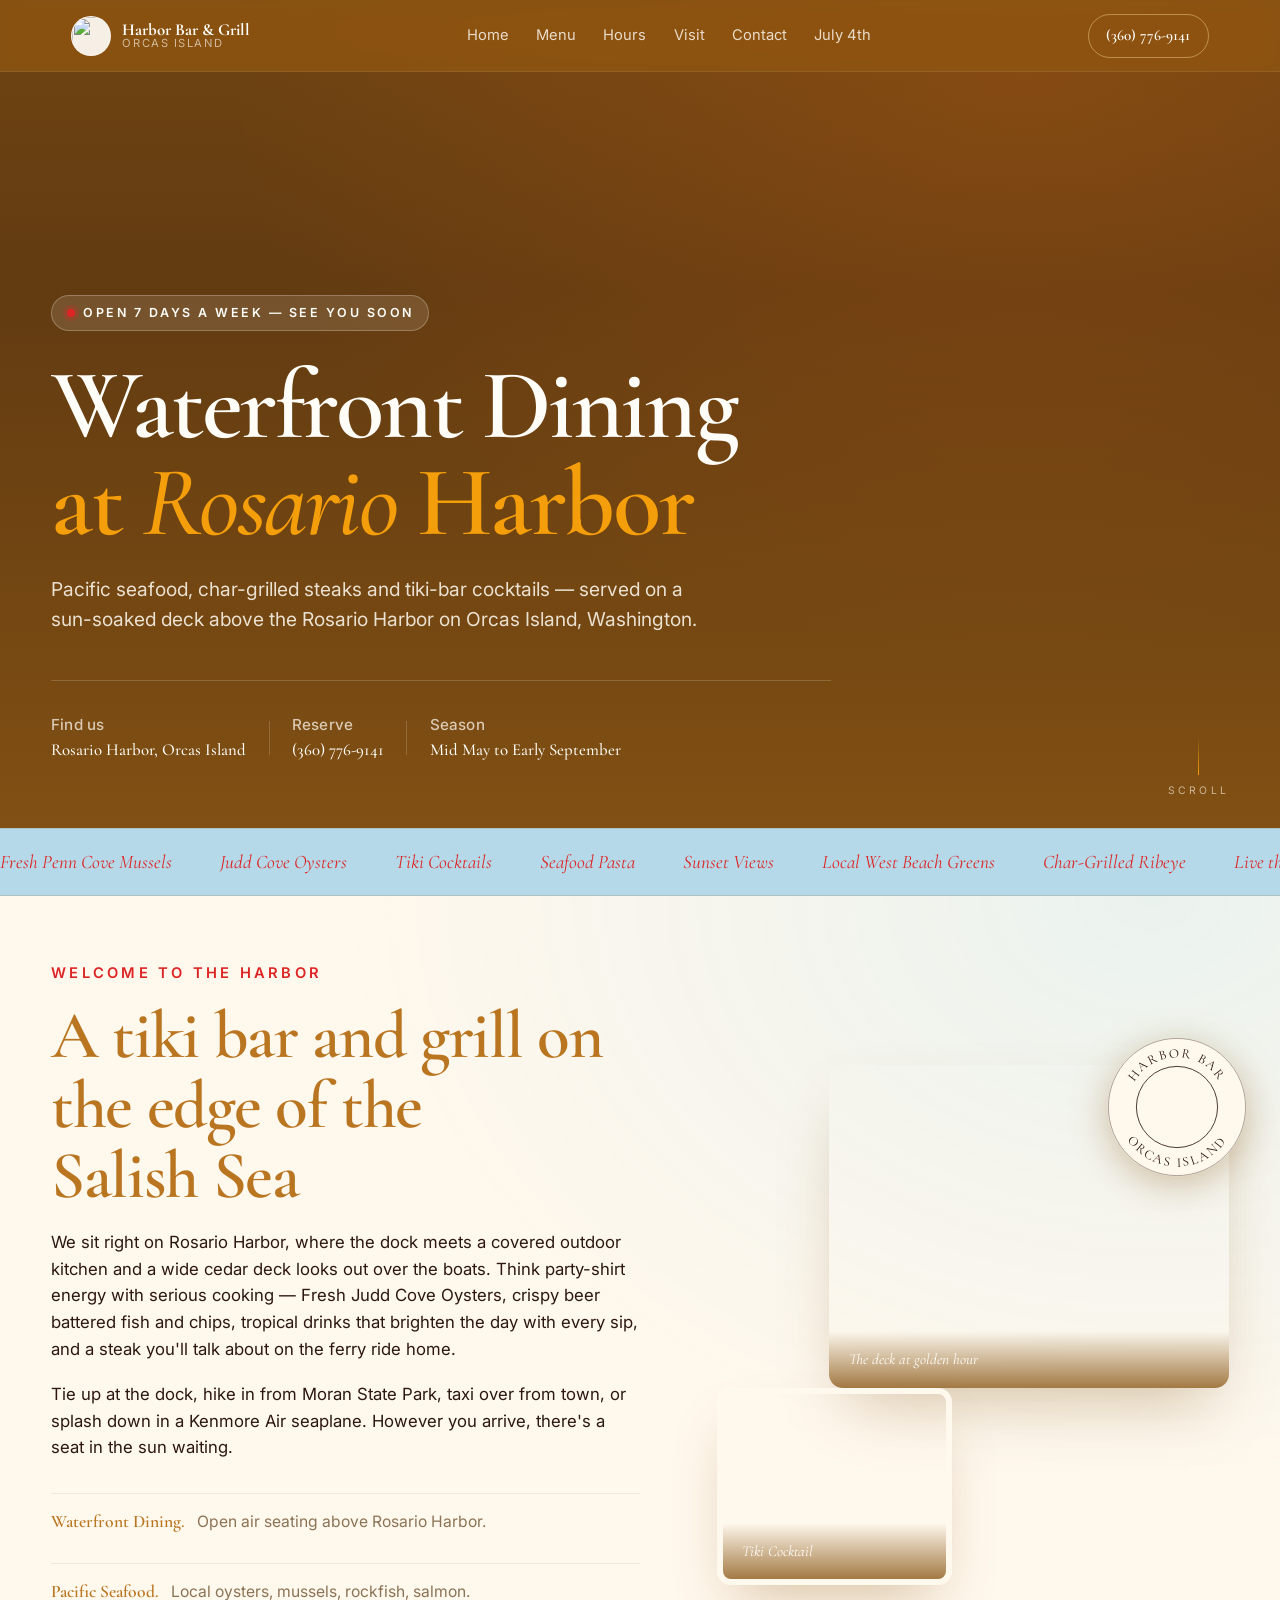
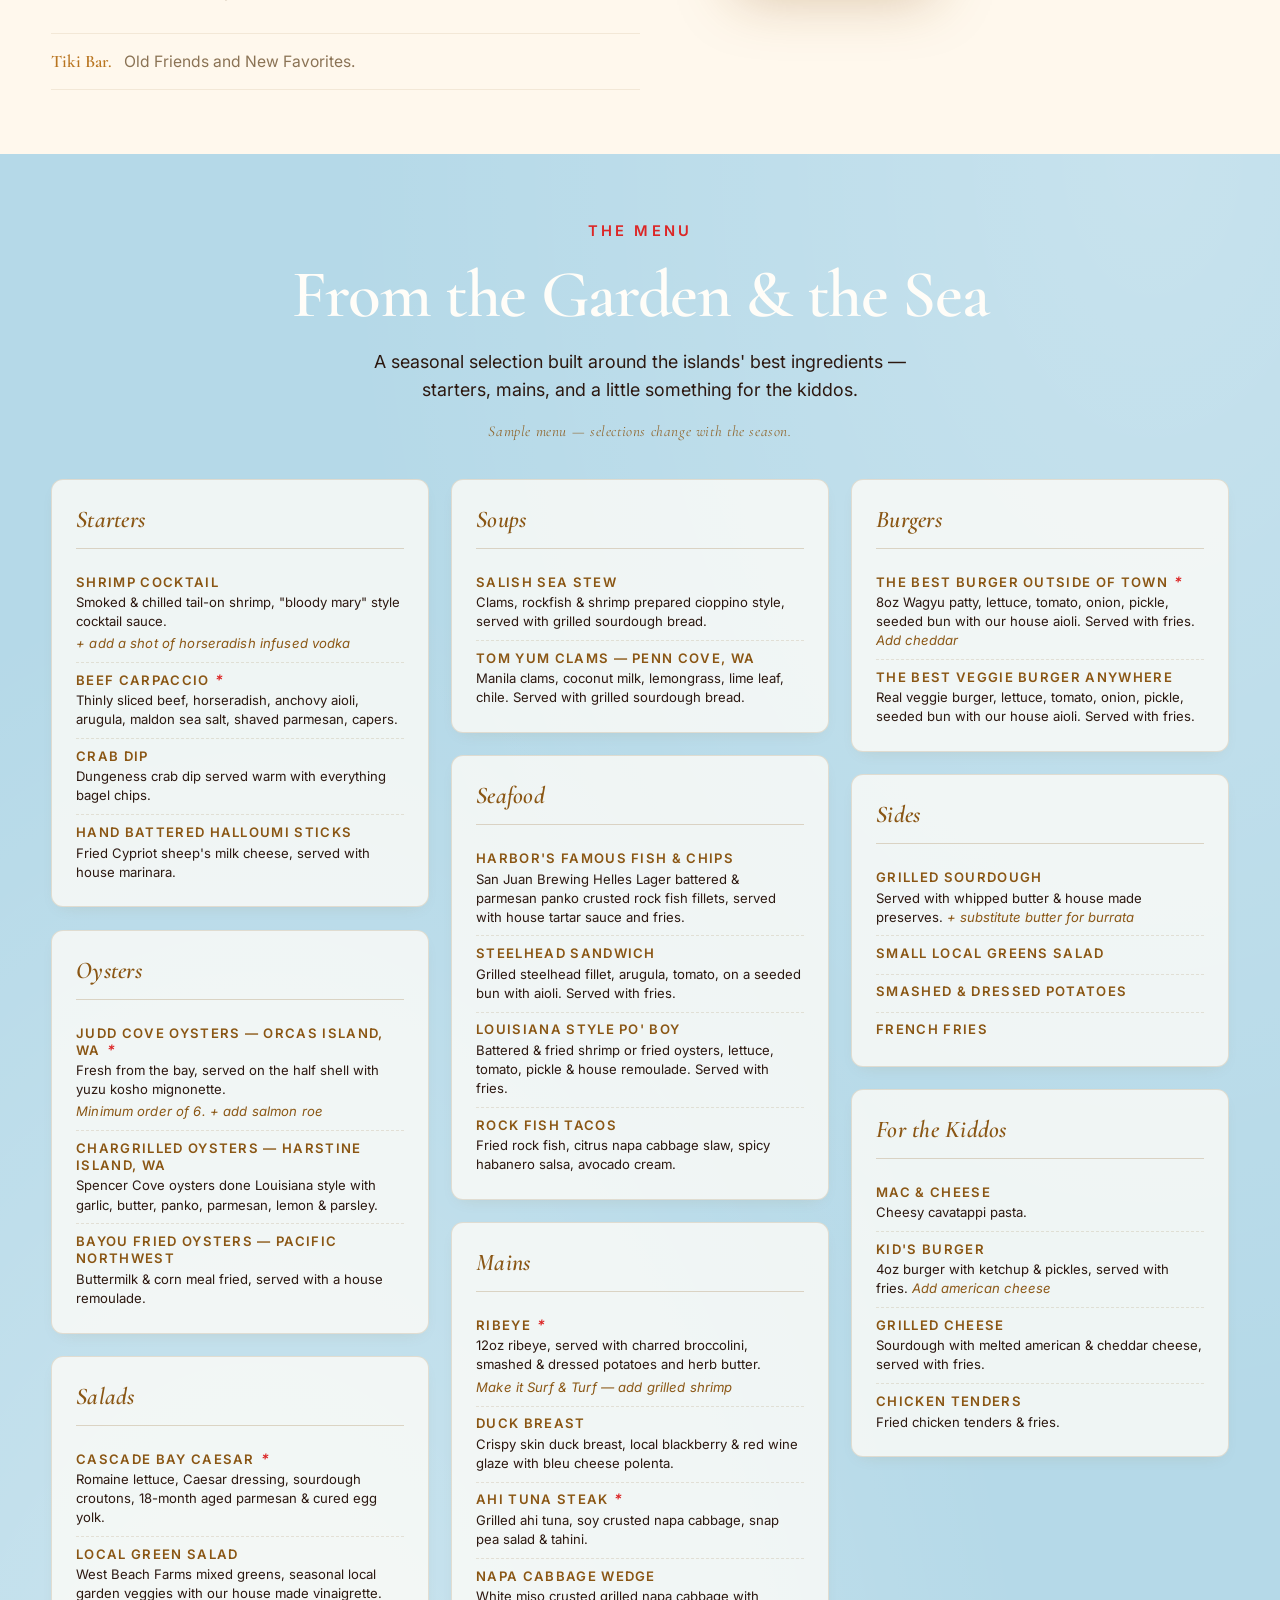
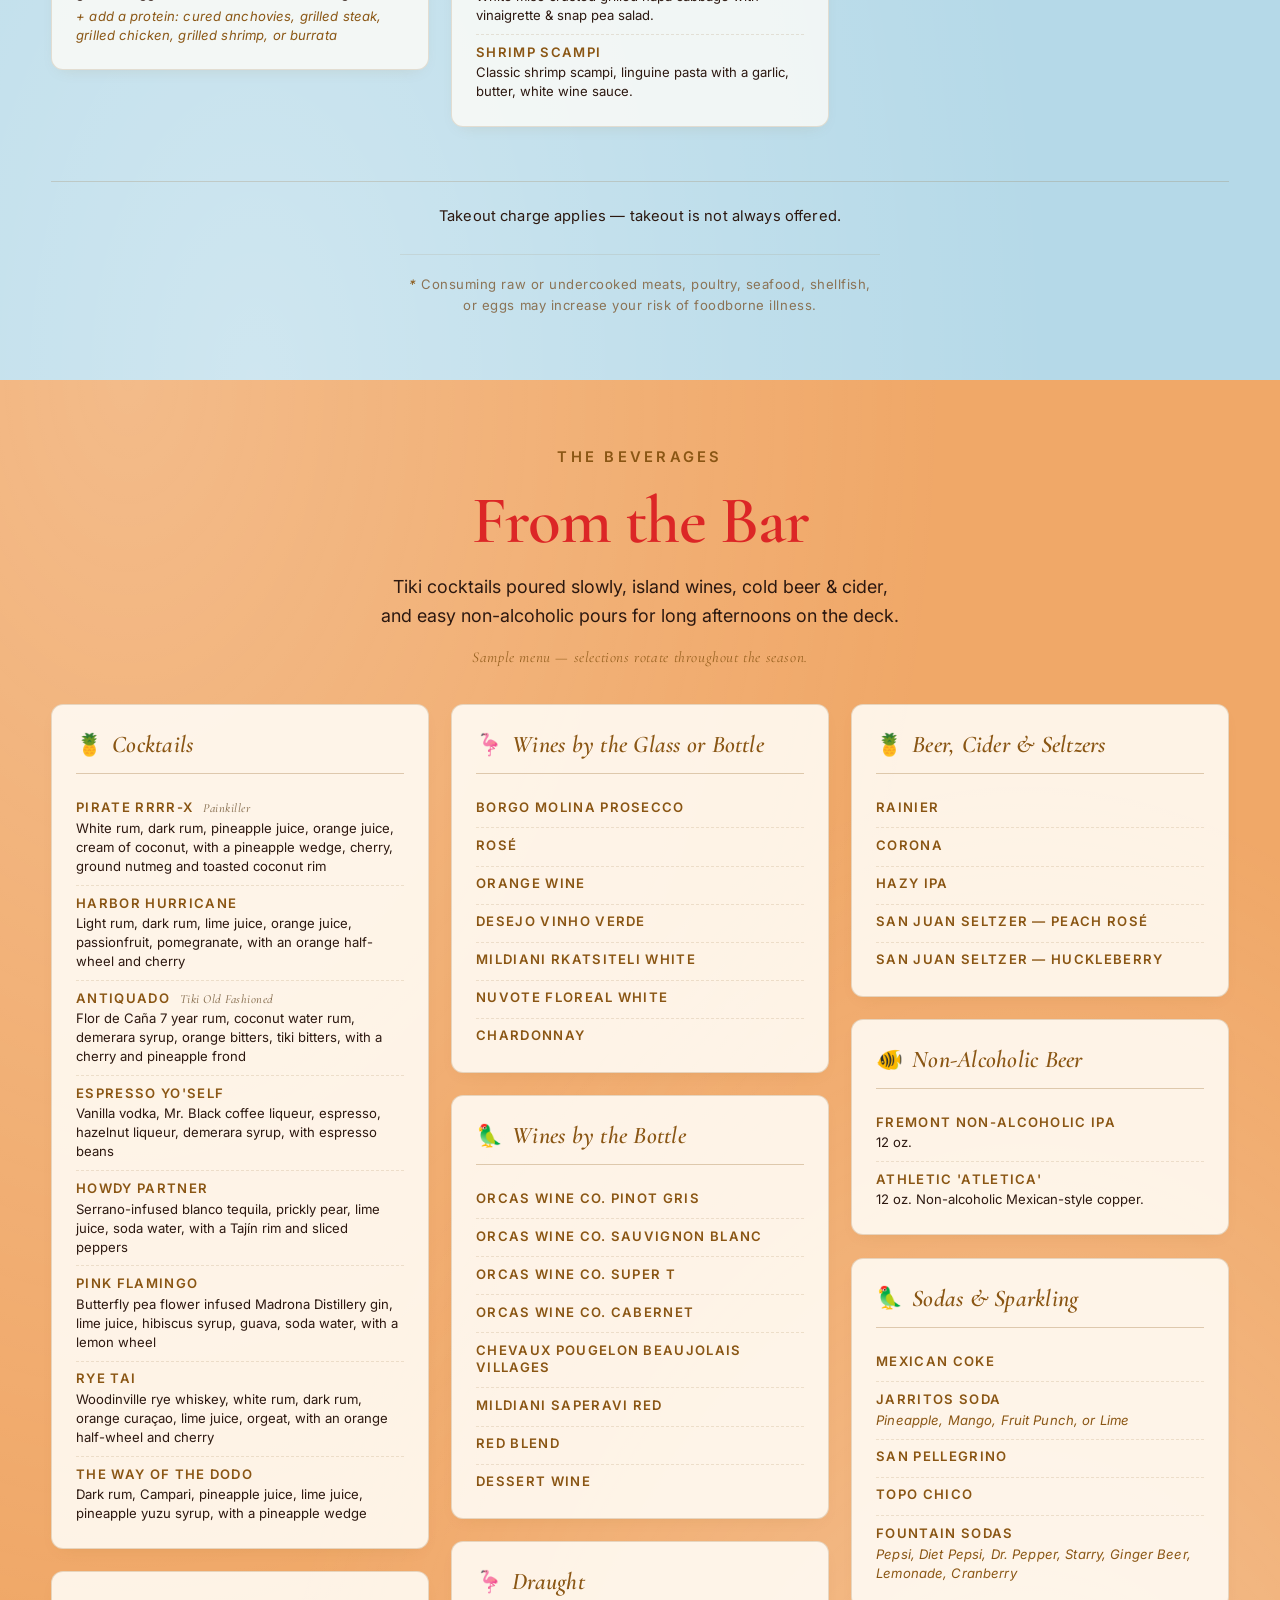
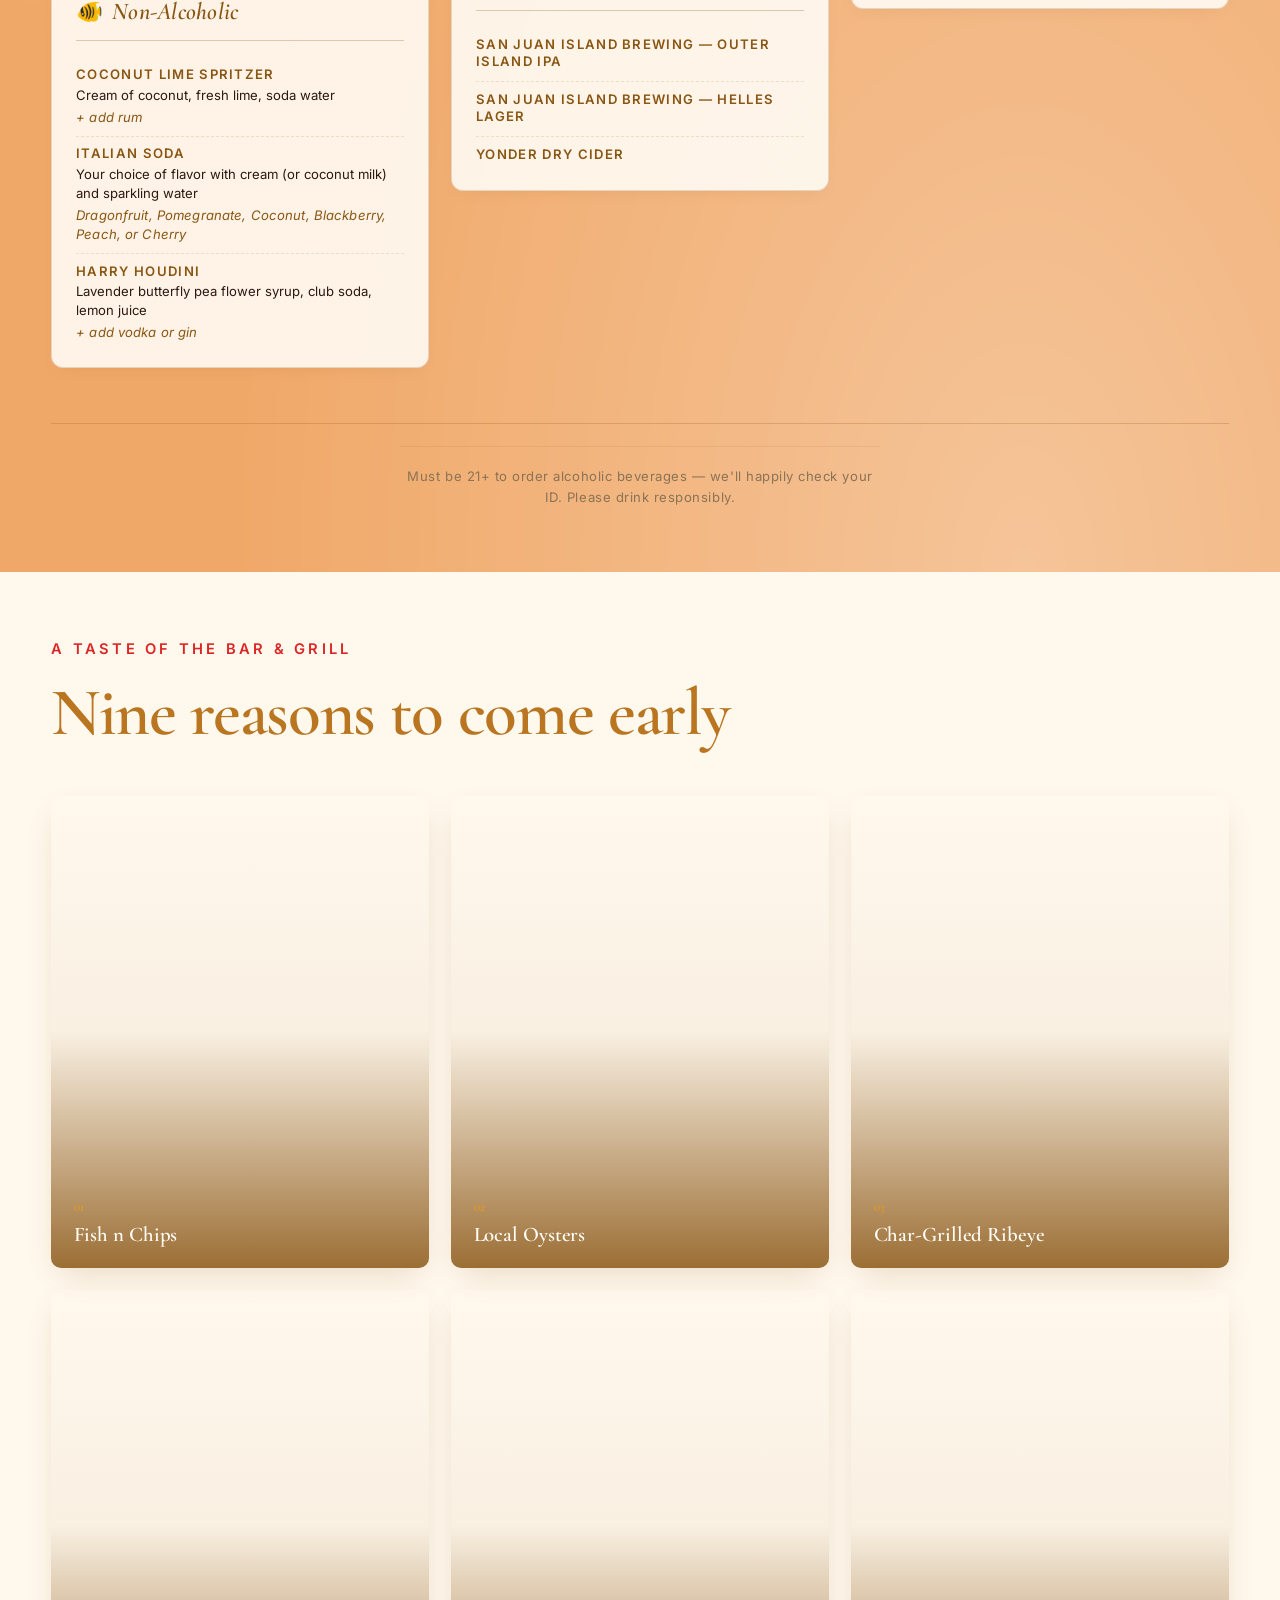
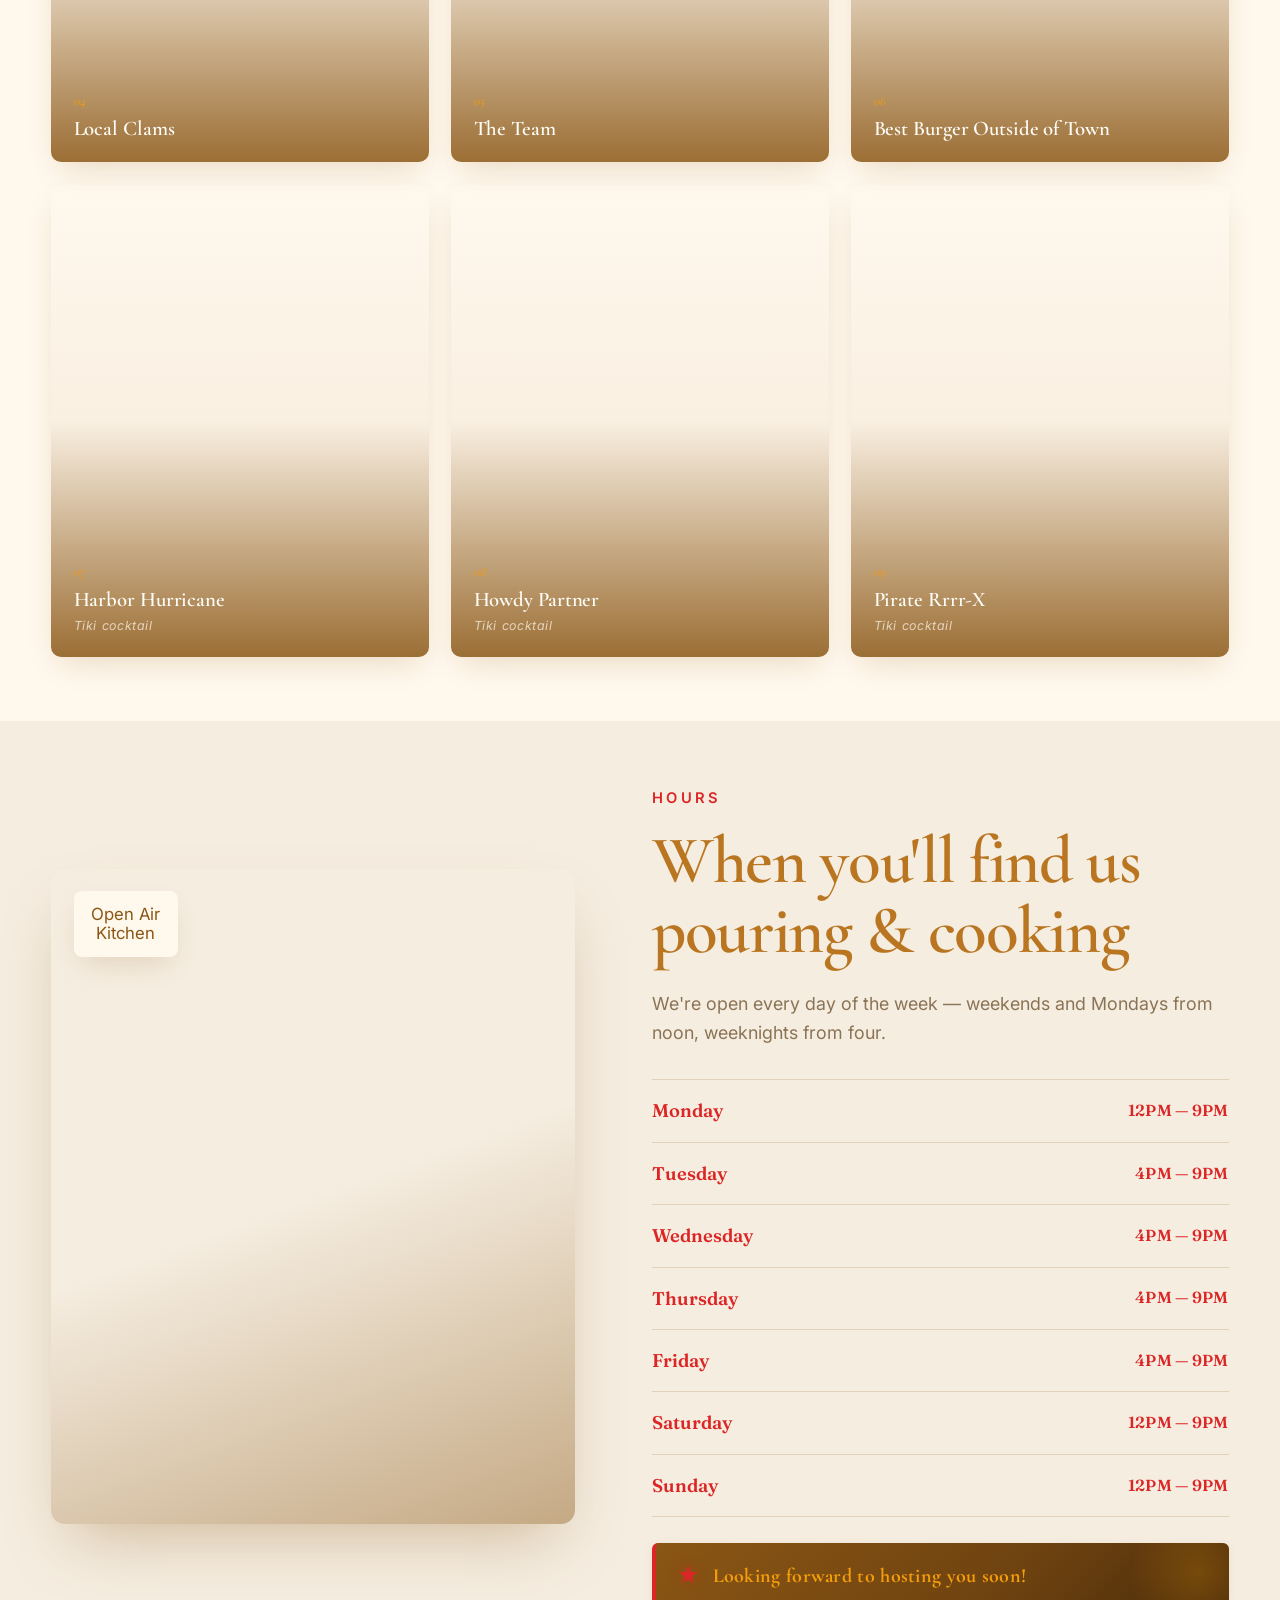
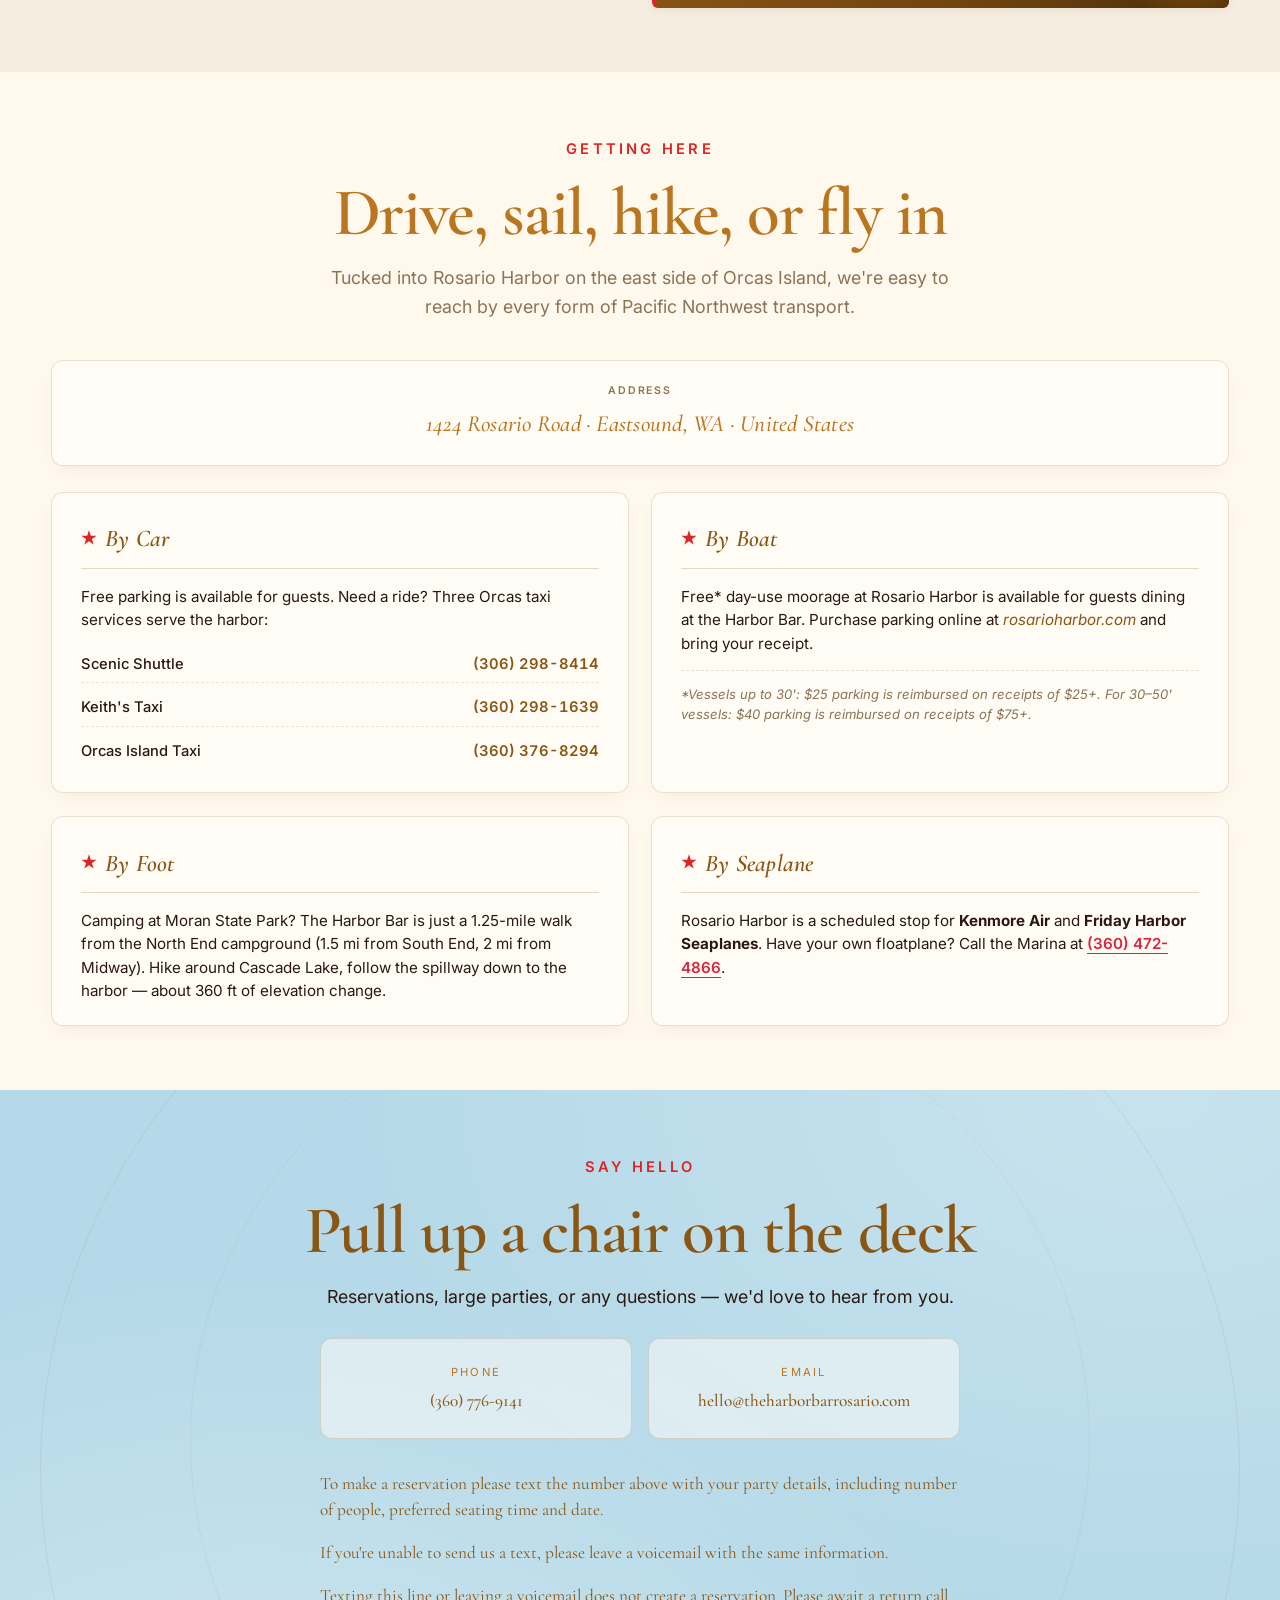
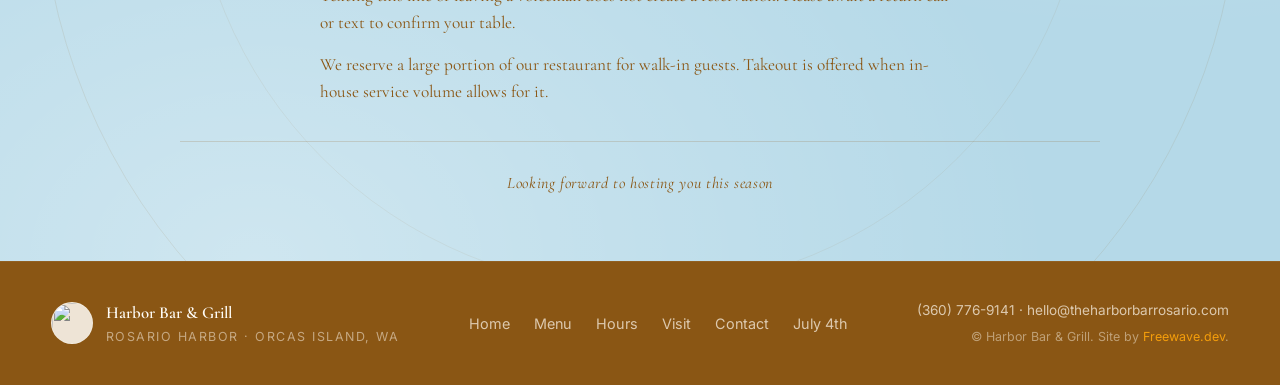
==== commit 60d864a5: "Menu: drop Dungeness Crab Mac, fold Tom Yum Clams into Soups Removed Dungeness Crab Mac au Gratin an" ====
--- a/index.html
+++ b/index.html
@@ -221,13 +221,6 @@
 
       <article class="dish">
         <div class="dish-head">
-          <h3>Tom Yum Clams &mdash; Penn Cove, WA</h3>
-        </div>
-        <p>Manila clams, coconut milk, lemongrass, lime leaf, chile. Served with grilled sourdough bread.</p>
-      </article>
-
-      <article class="dish">
-        <div class="dish-head">
           <h3>Crab Dip</h3>
         </div>
         <p>Dungeness crab dip served warm with everything bagel chips.</p>
@@ -300,7 +293,7 @@
     </section>
 
     <section class="menu-card">
-    <h3 class="menu-section-title"><span>Soups &amp; Mac</span></h3>
+    <h3 class="menu-section-title"><span>Soups</span></h3>
 
     <div class="menu-list">
 
@@ -313,9 +306,9 @@
 
       <article class="dish">
         <div class="dish-head">
-          <h3>Dungeness Crab Mac au Gratin</h3>
-        </div>
-        <p>Baked Dungeness lump crab, cavatappi pasta, cheese, cream &amp; creole seasoning.</p>
+          <h3>Tom Yum Clams &mdash; Penn Cove, WA</h3>
+        </div>
+        <p>Manila clams, coconut milk, lemongrass, lime leaf, chile. Served with grilled sourdough bread.</p>
       </article>
 
     </div>
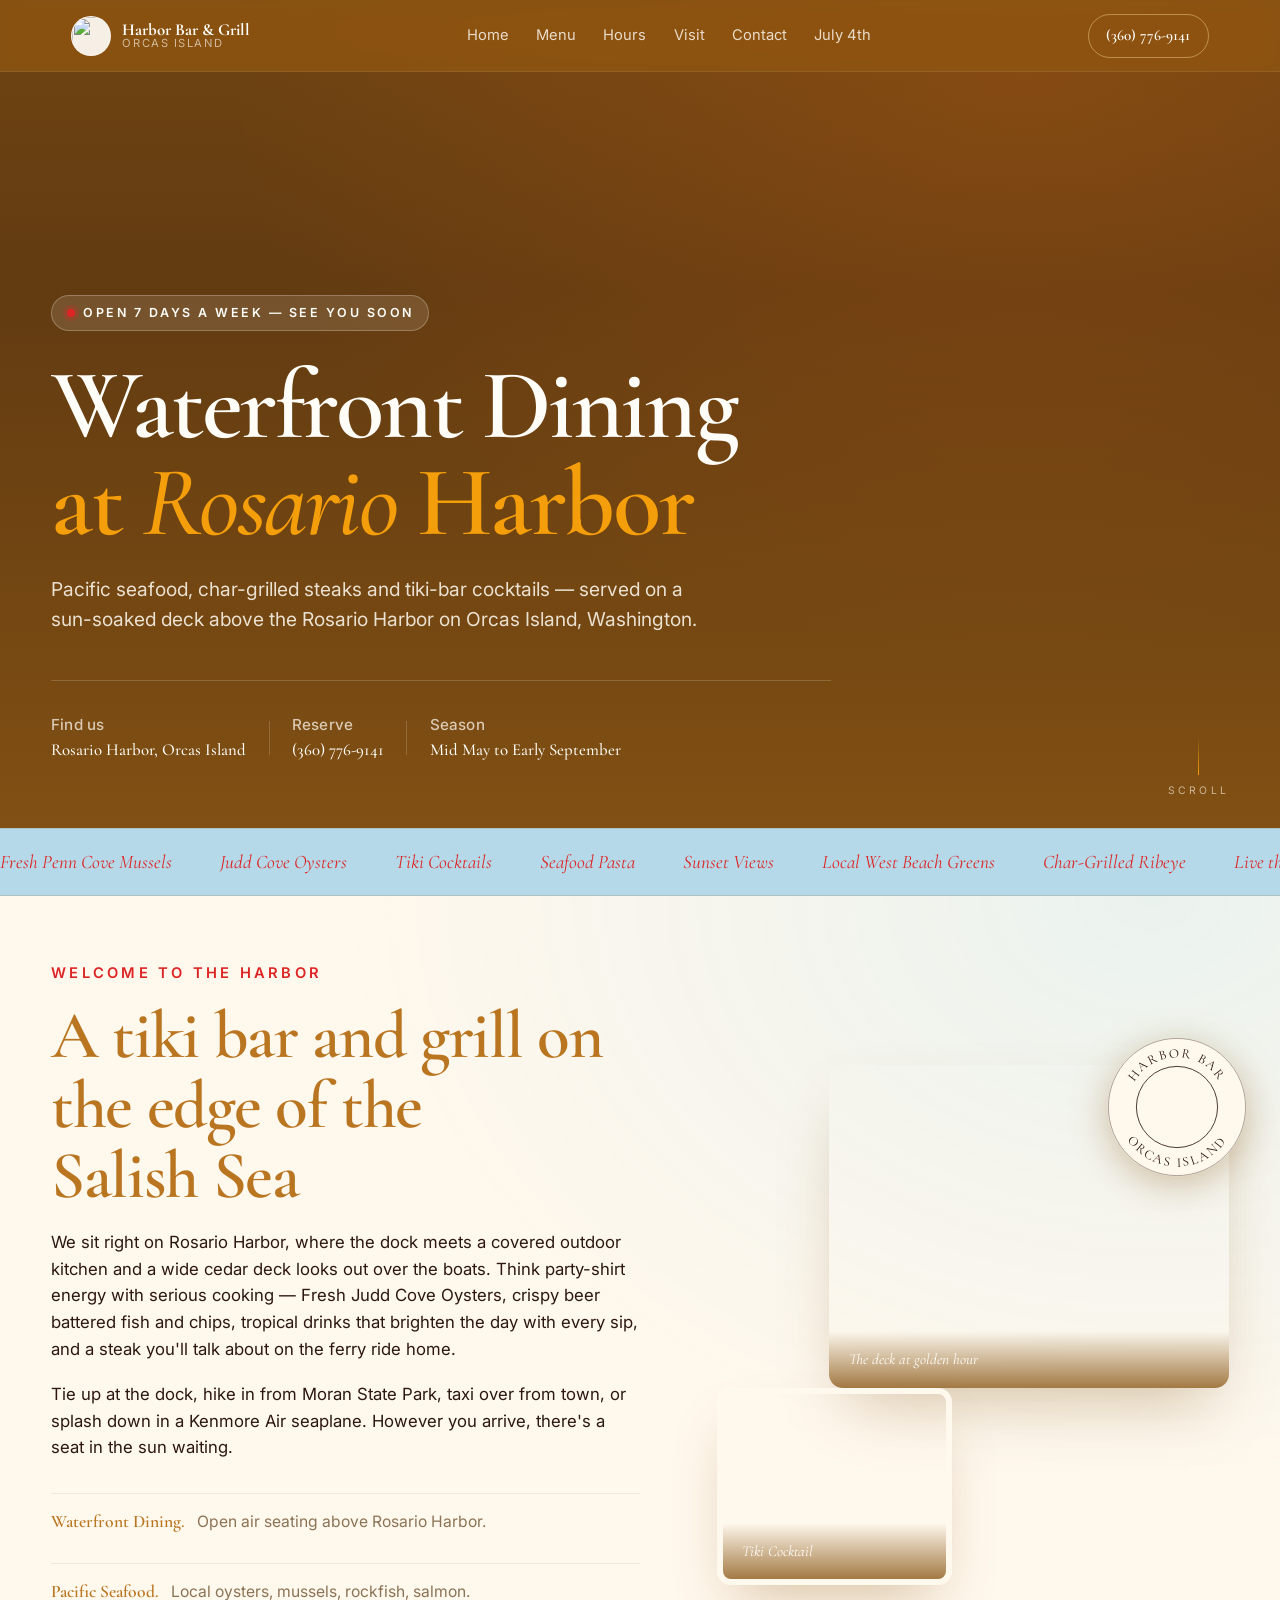
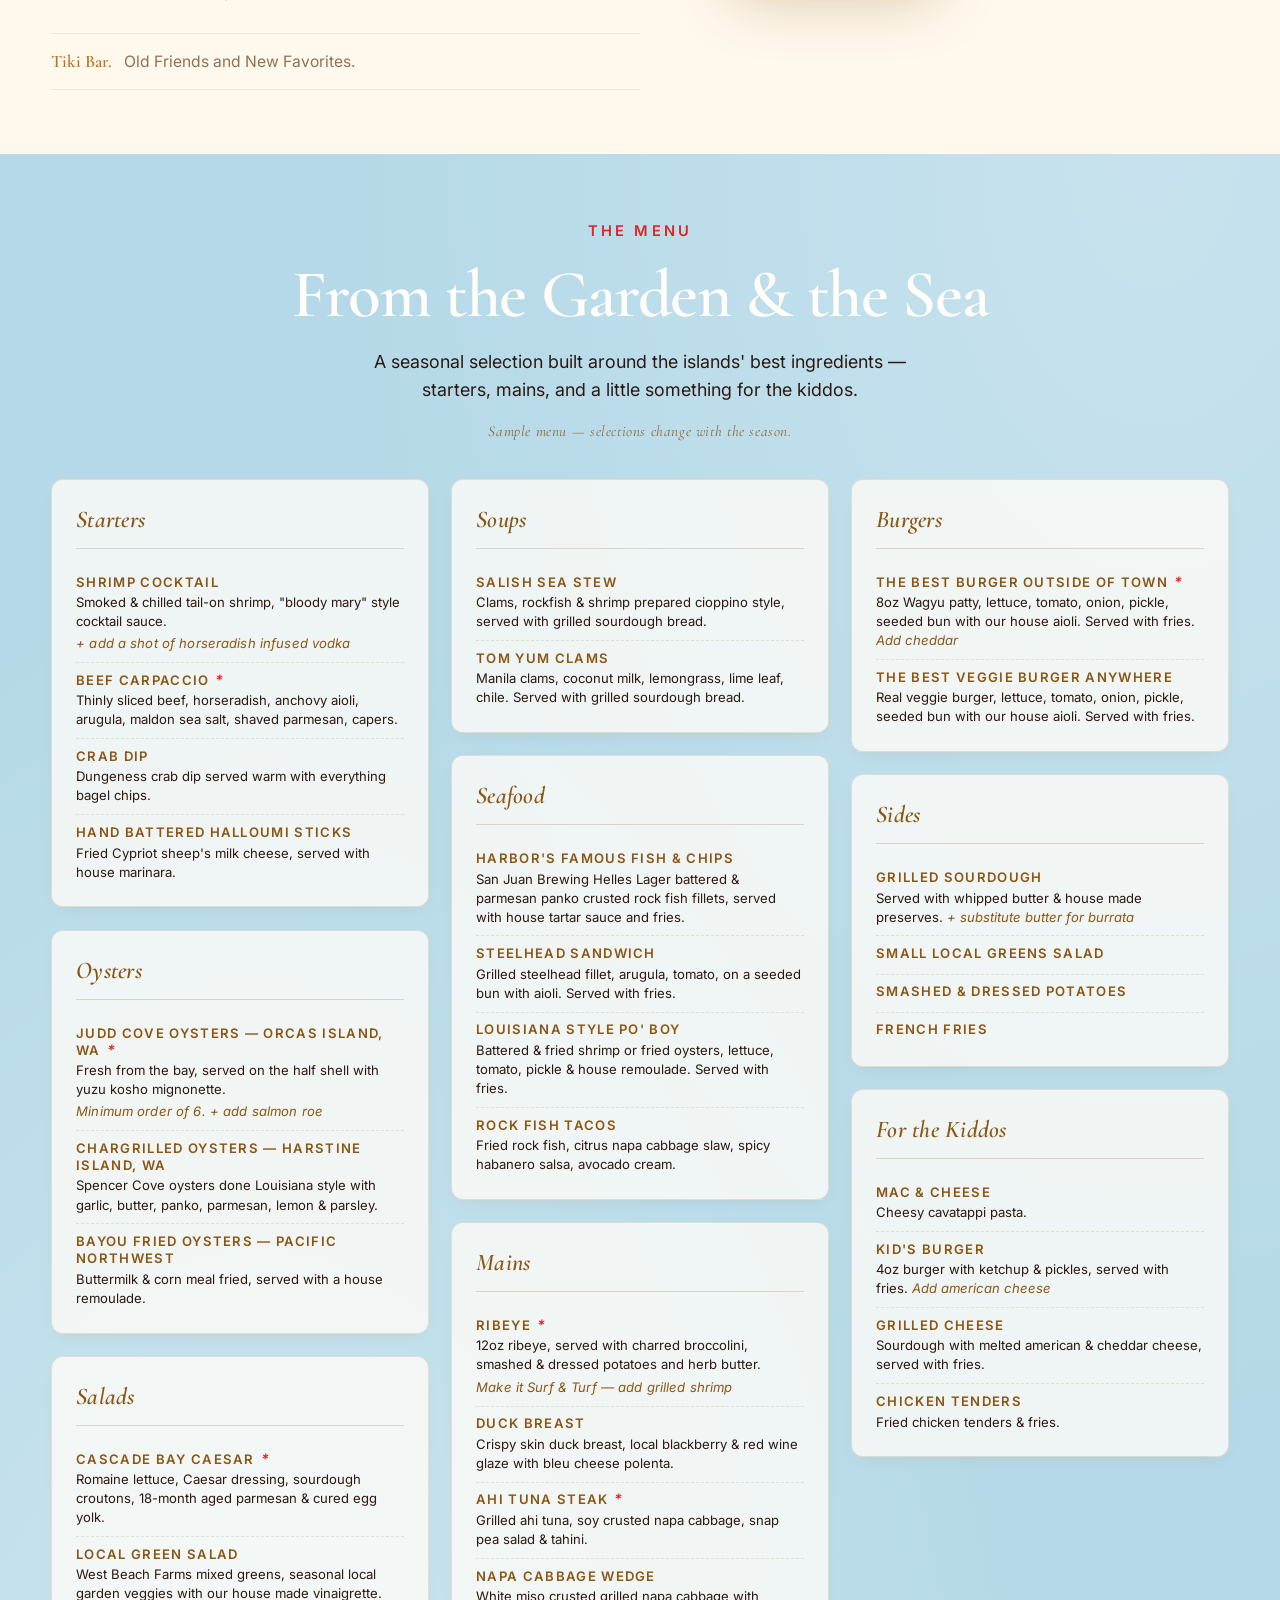
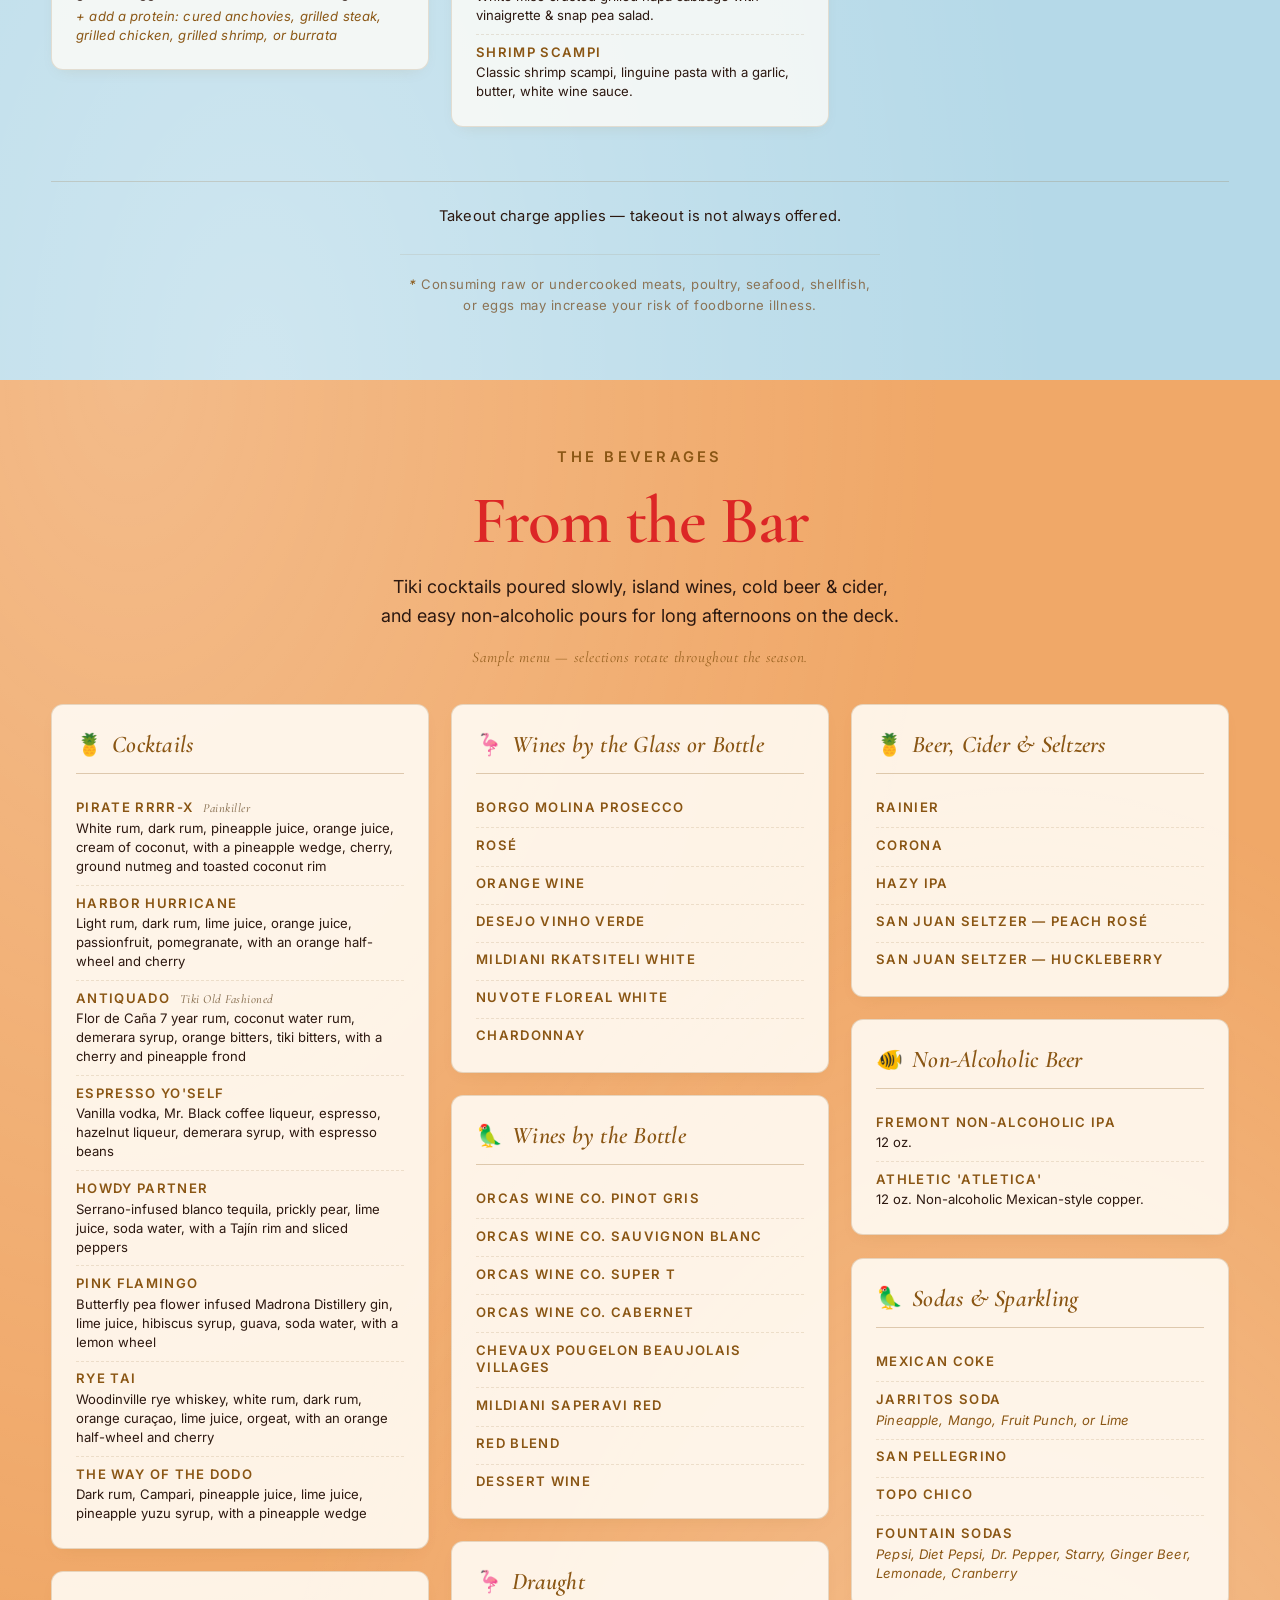
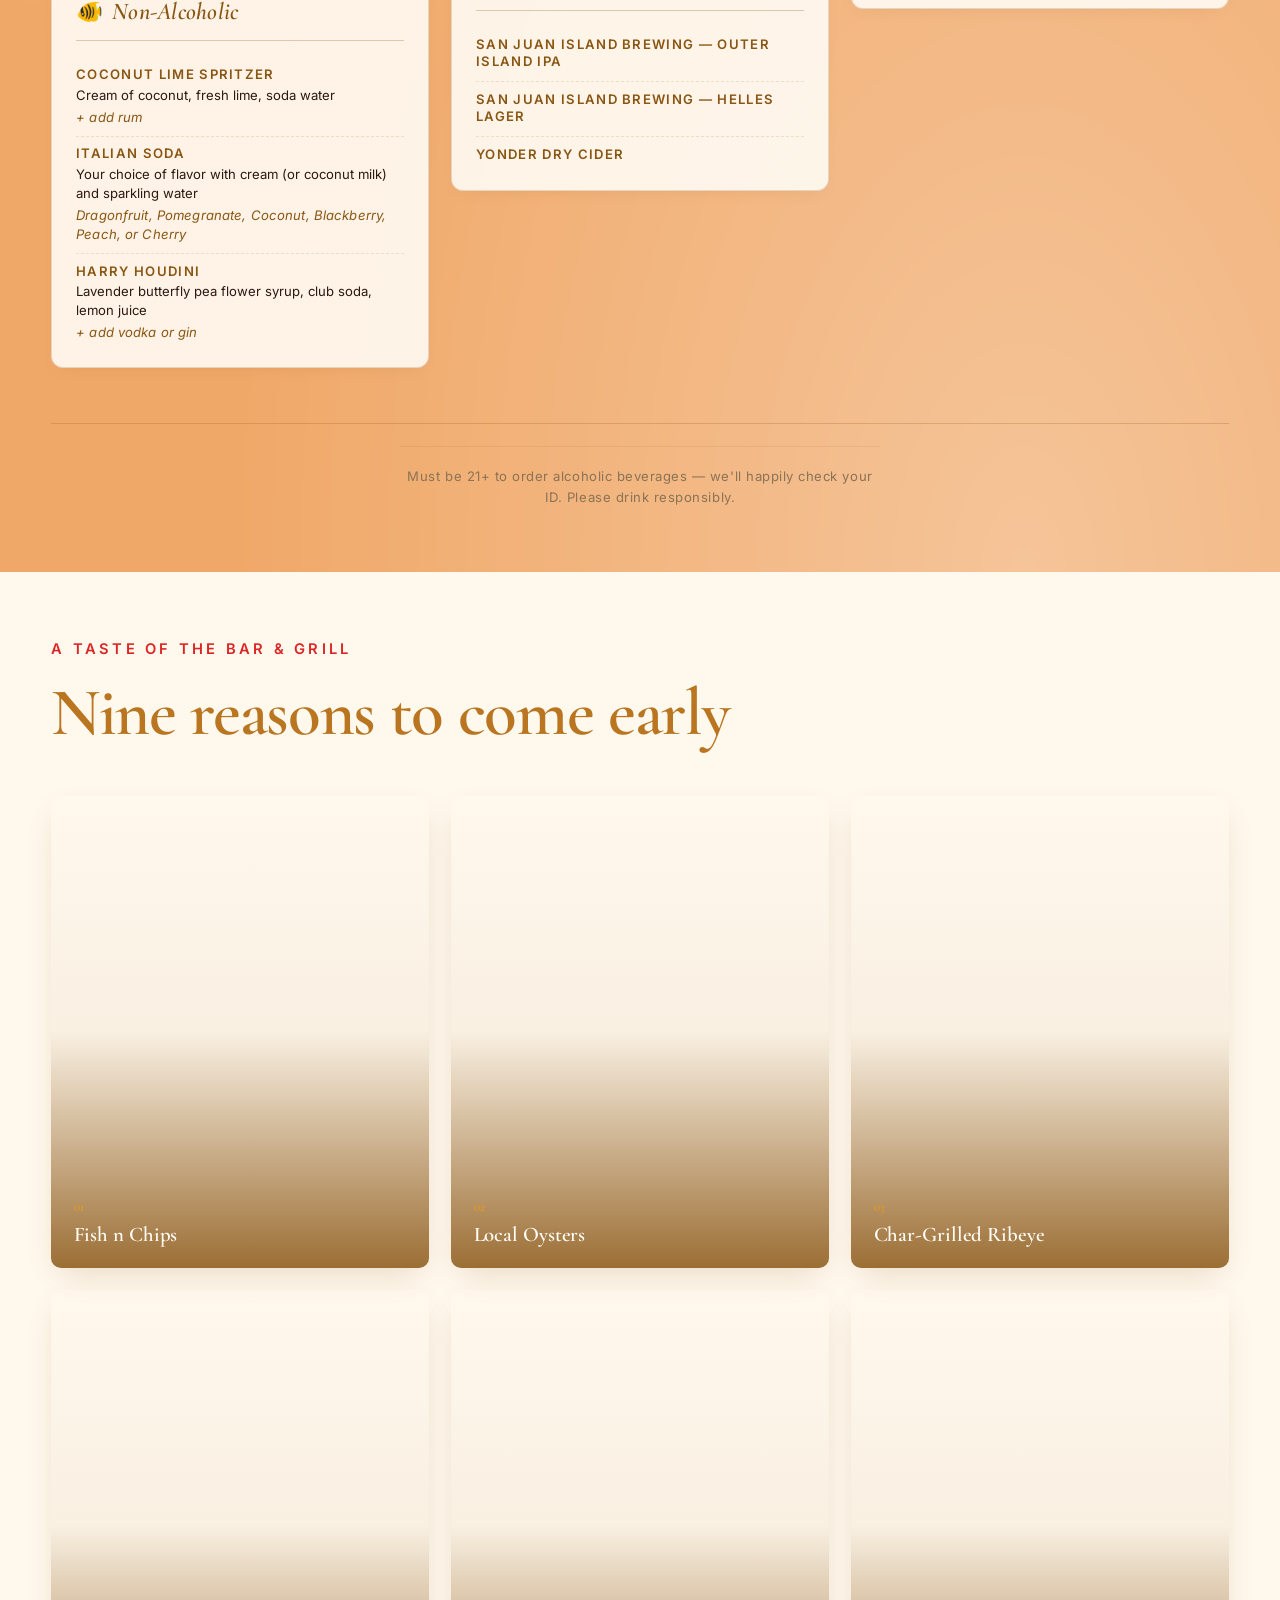
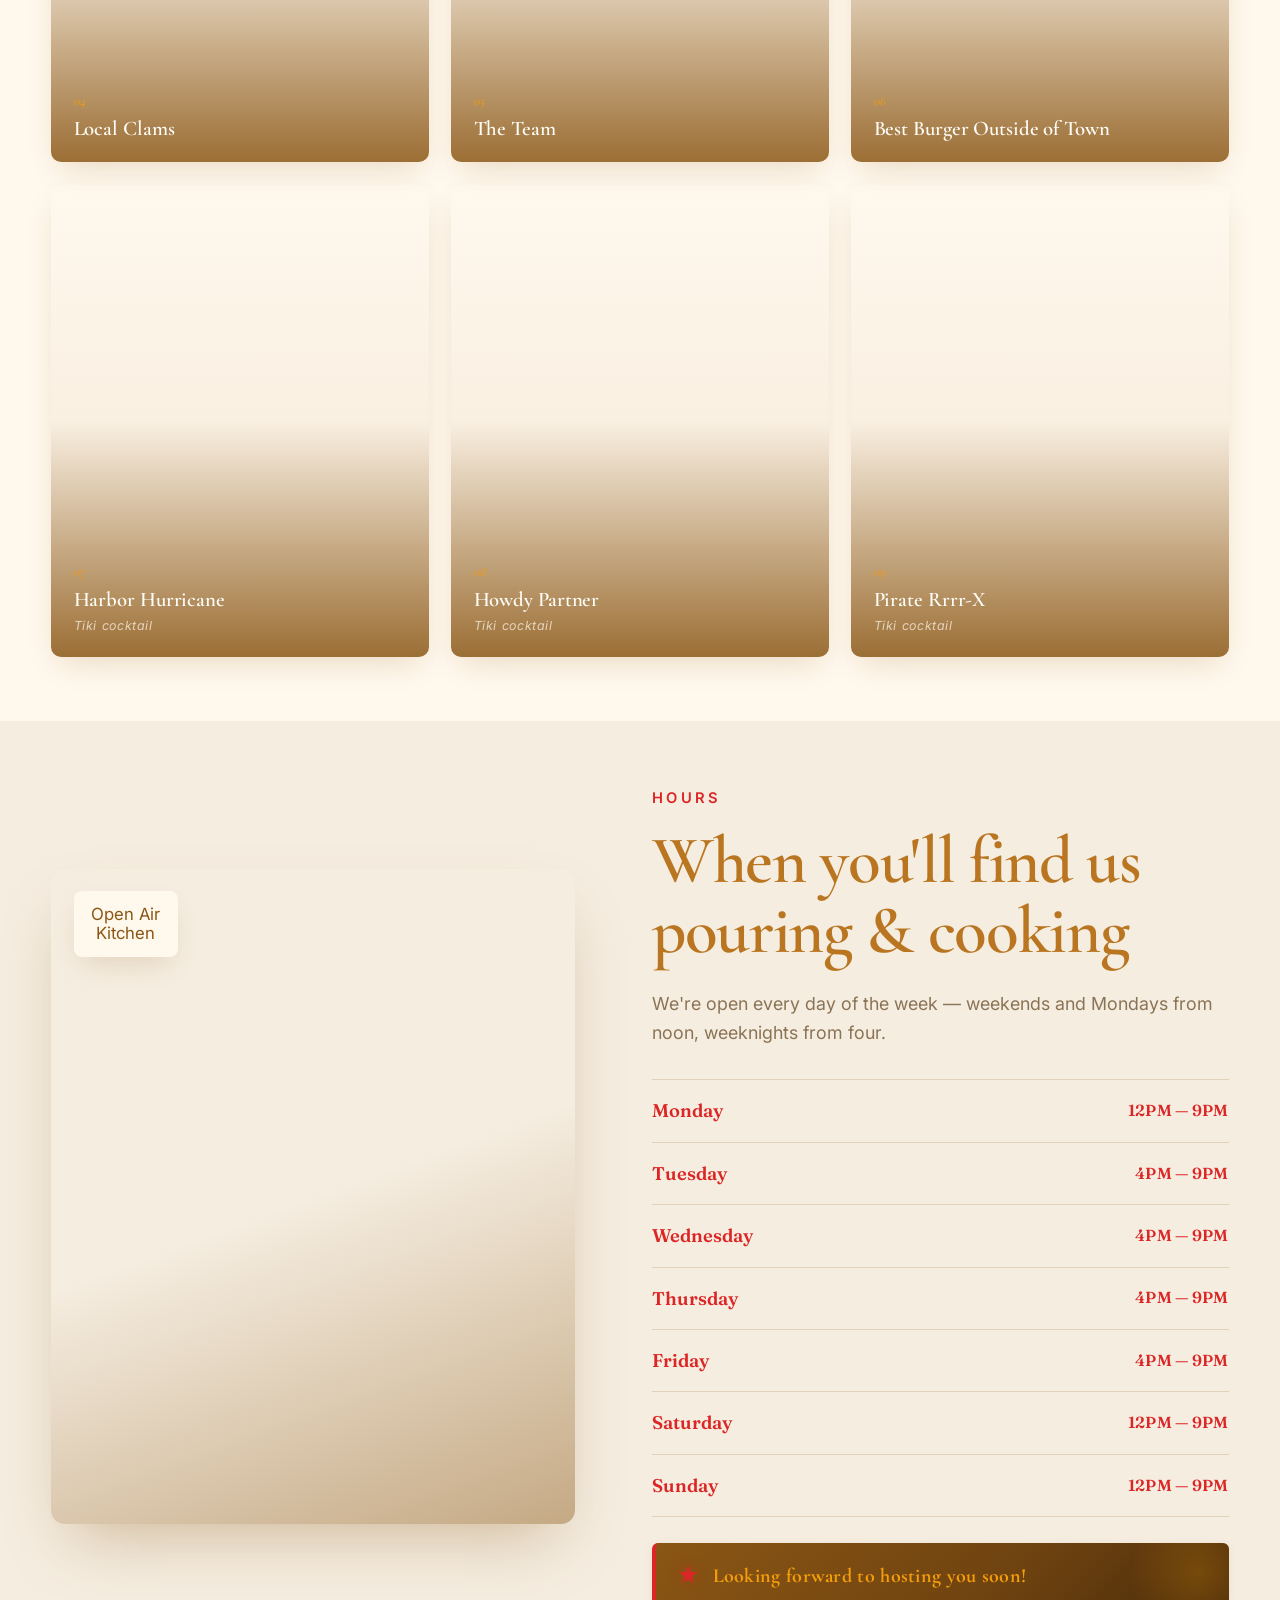
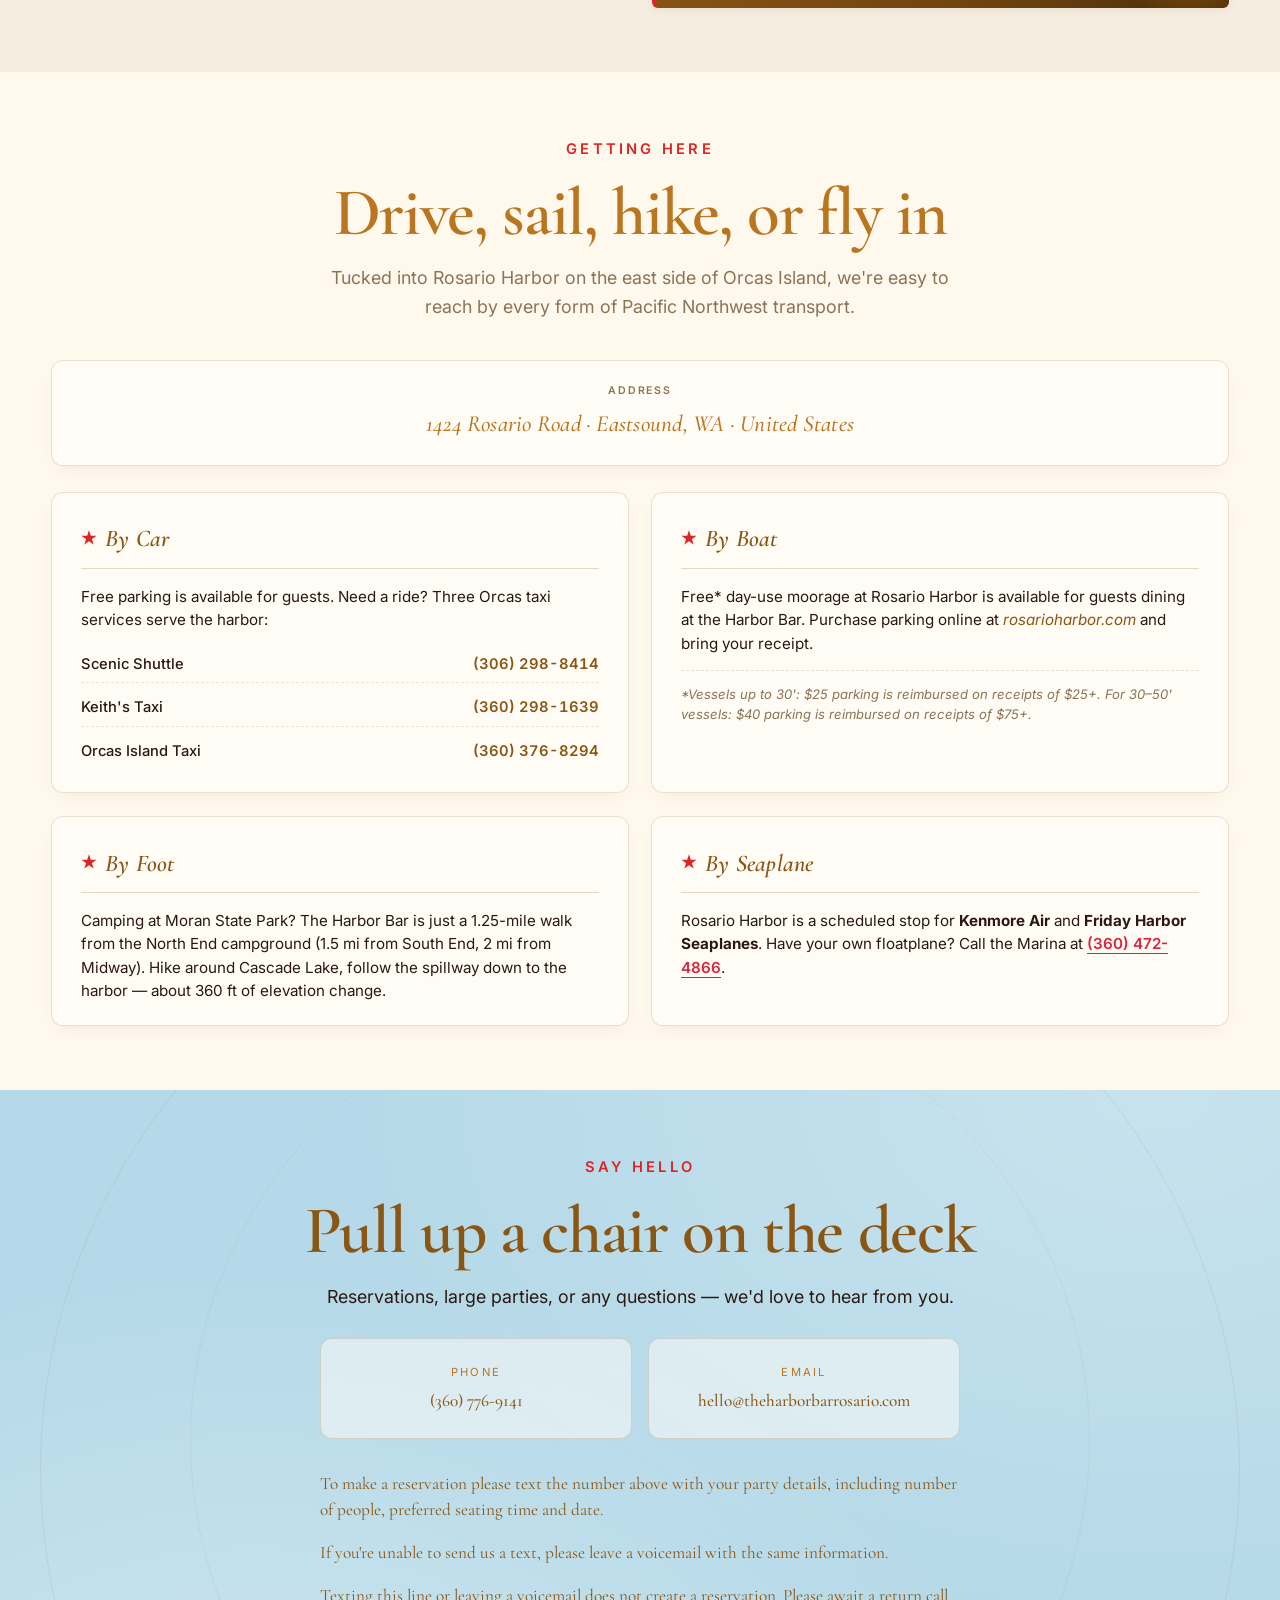
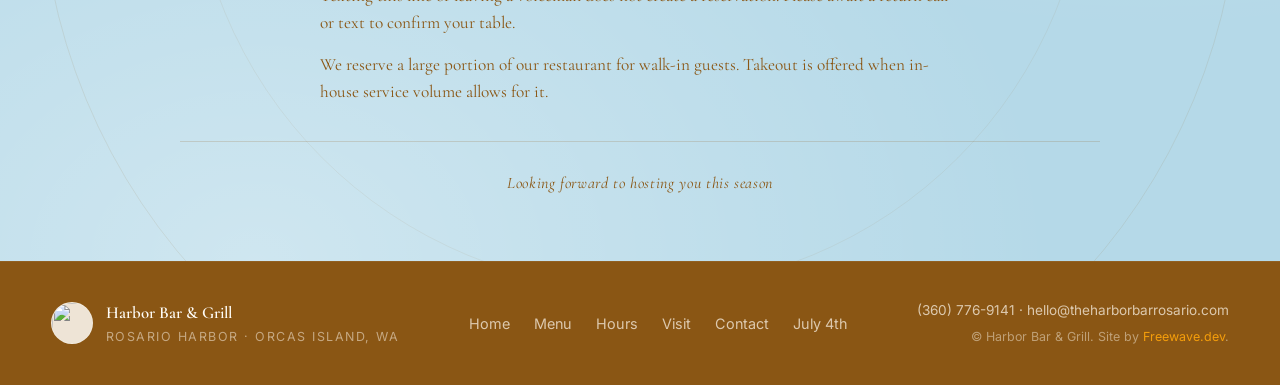
==== commit 87cdc89f: "Menu: drop Penn Cove note from Tom Yum Clams Co-Authored-By: Claude Opus 4.7 <noreply@anthropic.com>" ====
--- a/index.html
+++ b/index.html
@@ -306,7 +306,7 @@
 
       <article class="dish">
         <div class="dish-head">
-          <h3>Tom Yum Clams &mdash; Penn Cove, WA</h3>
+          <h3>Tom Yum Clams</h3>
         </div>
         <p>Manila clams, coconut milk, lemongrass, lime leaf, chile. Served with grilled sourdough bread.</p>
       </article>
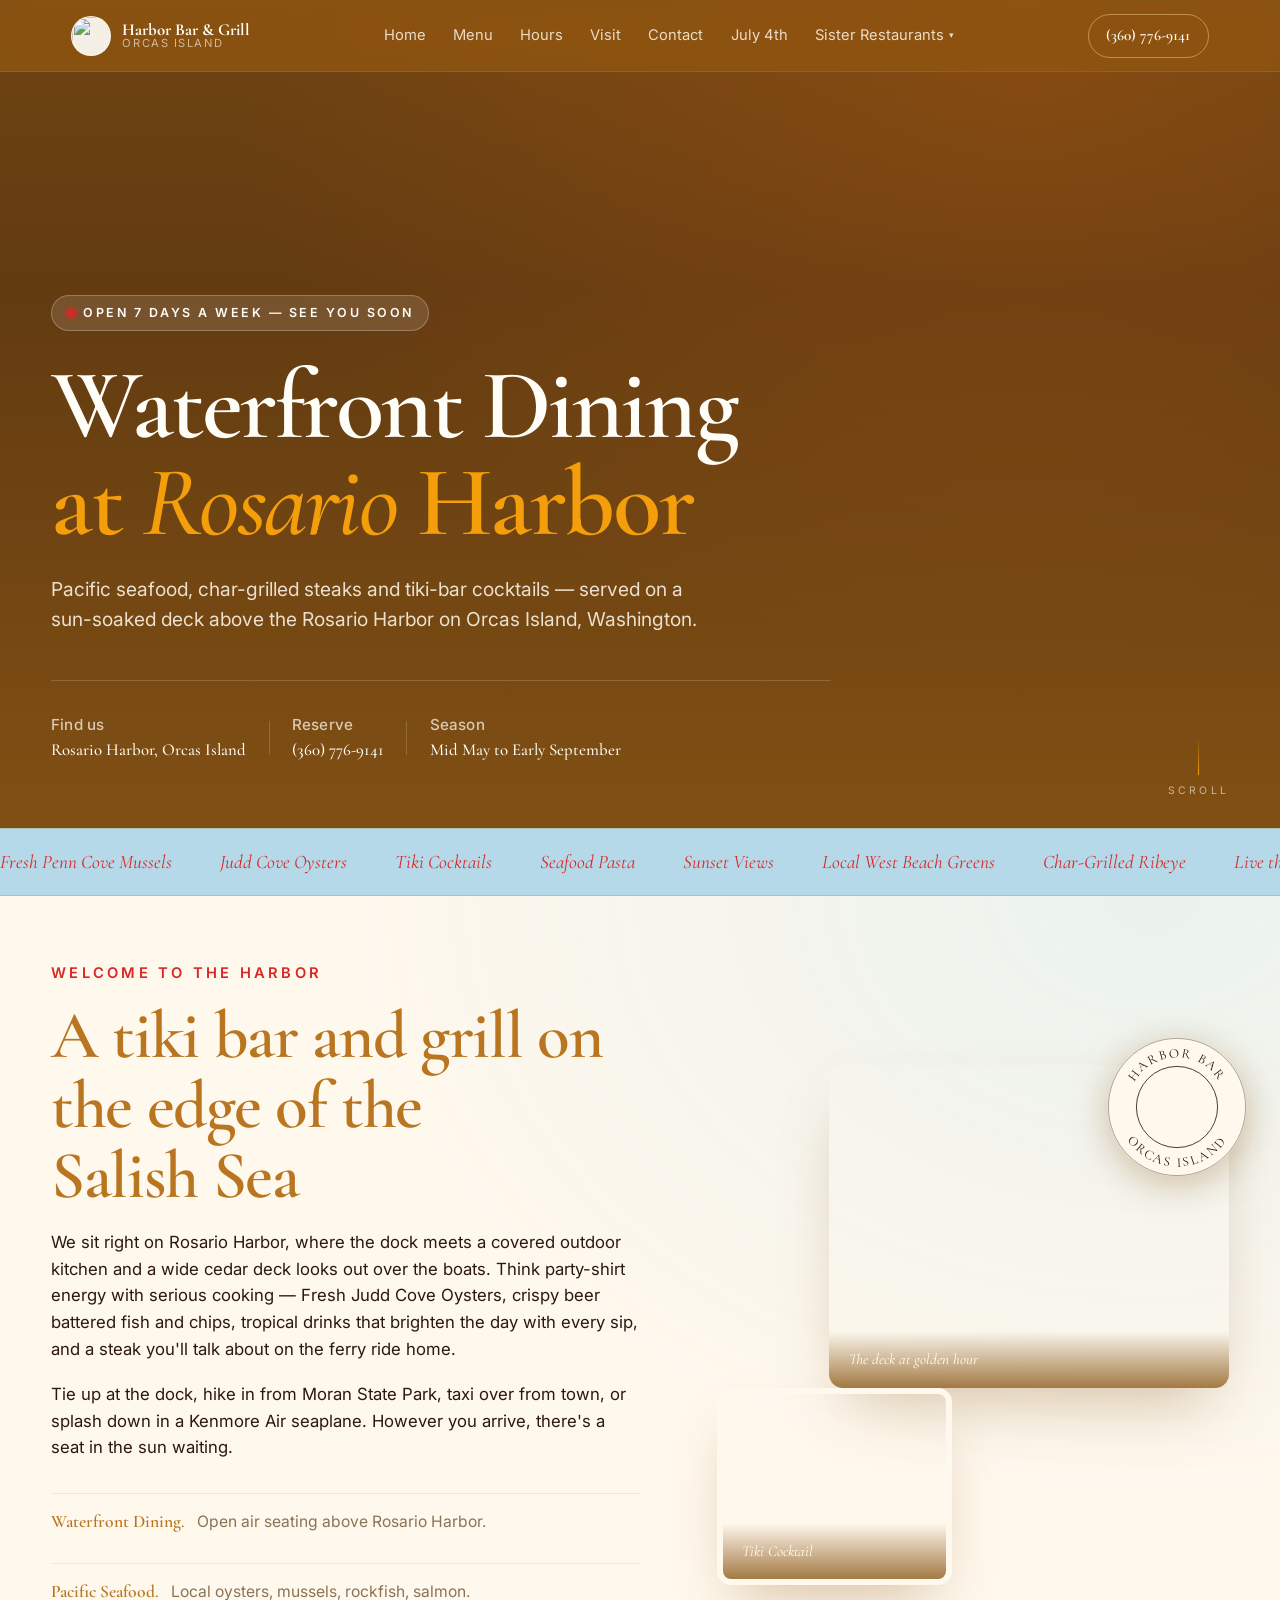
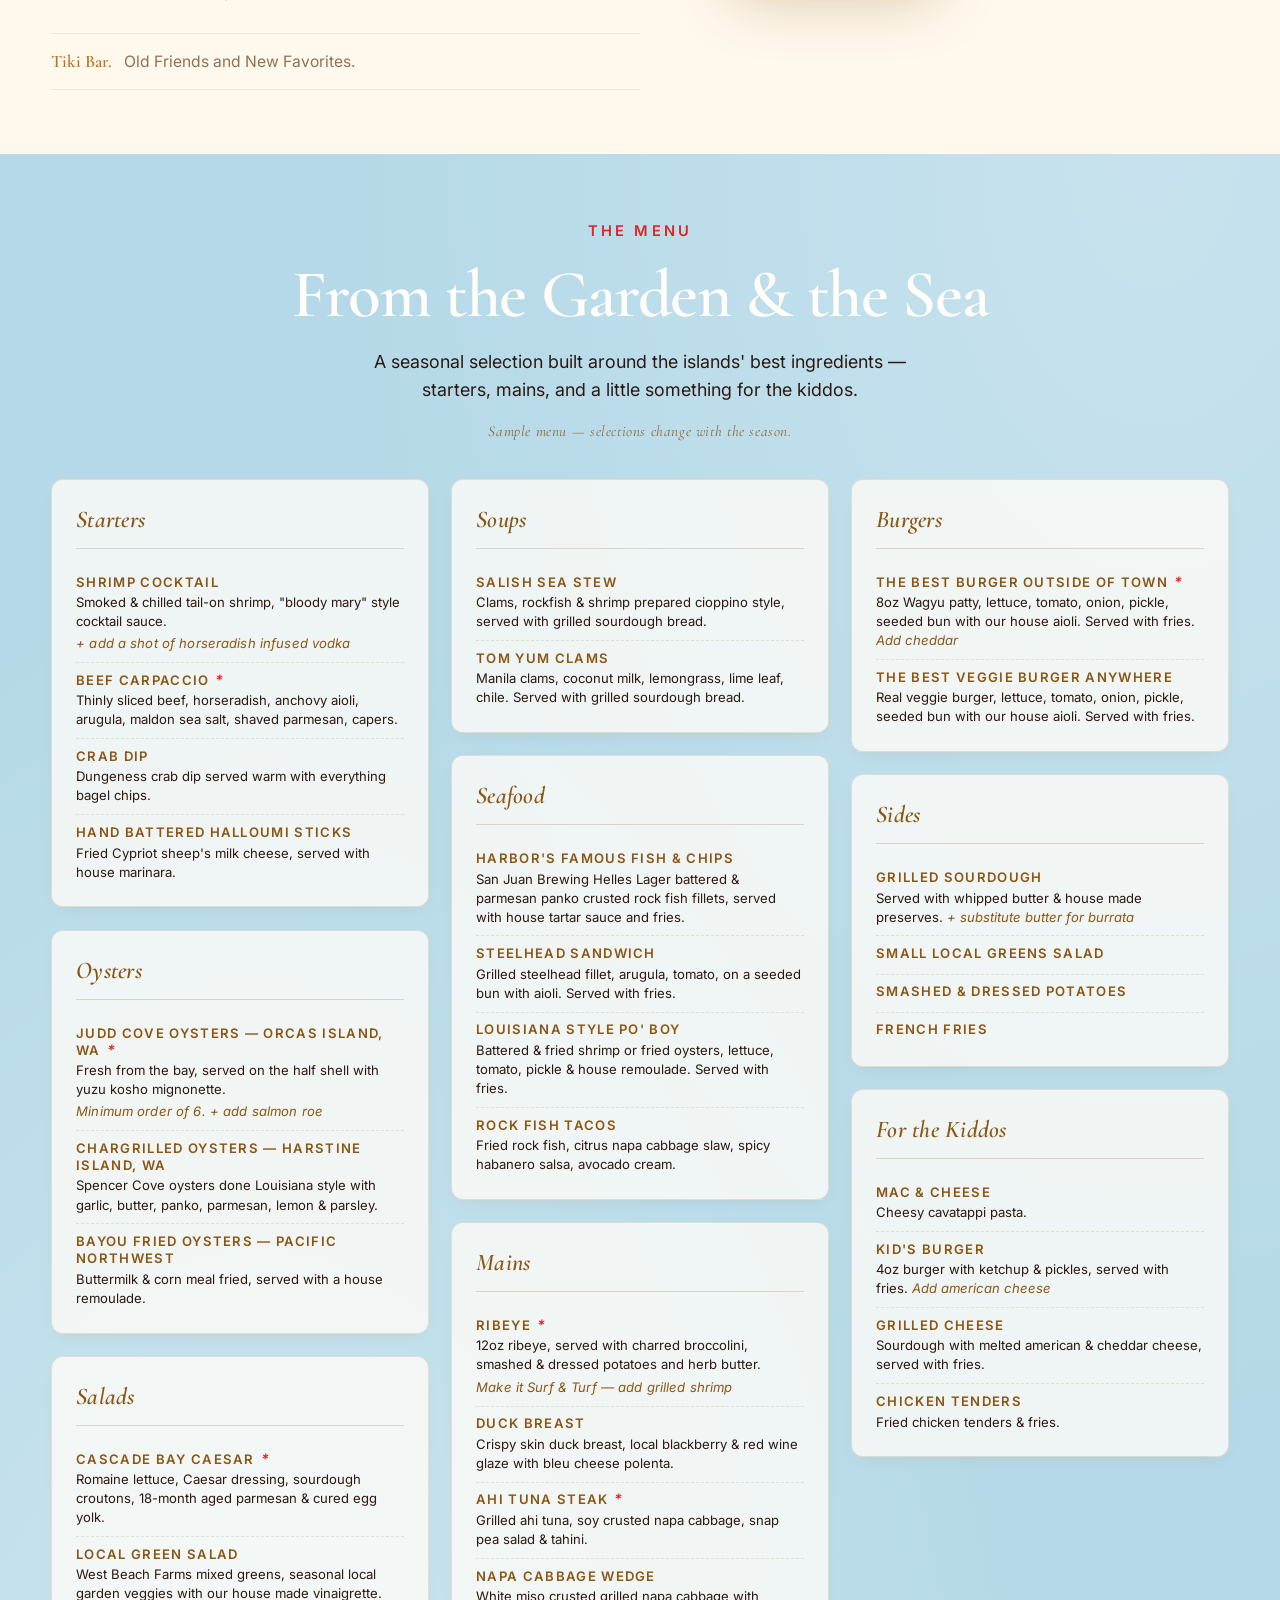
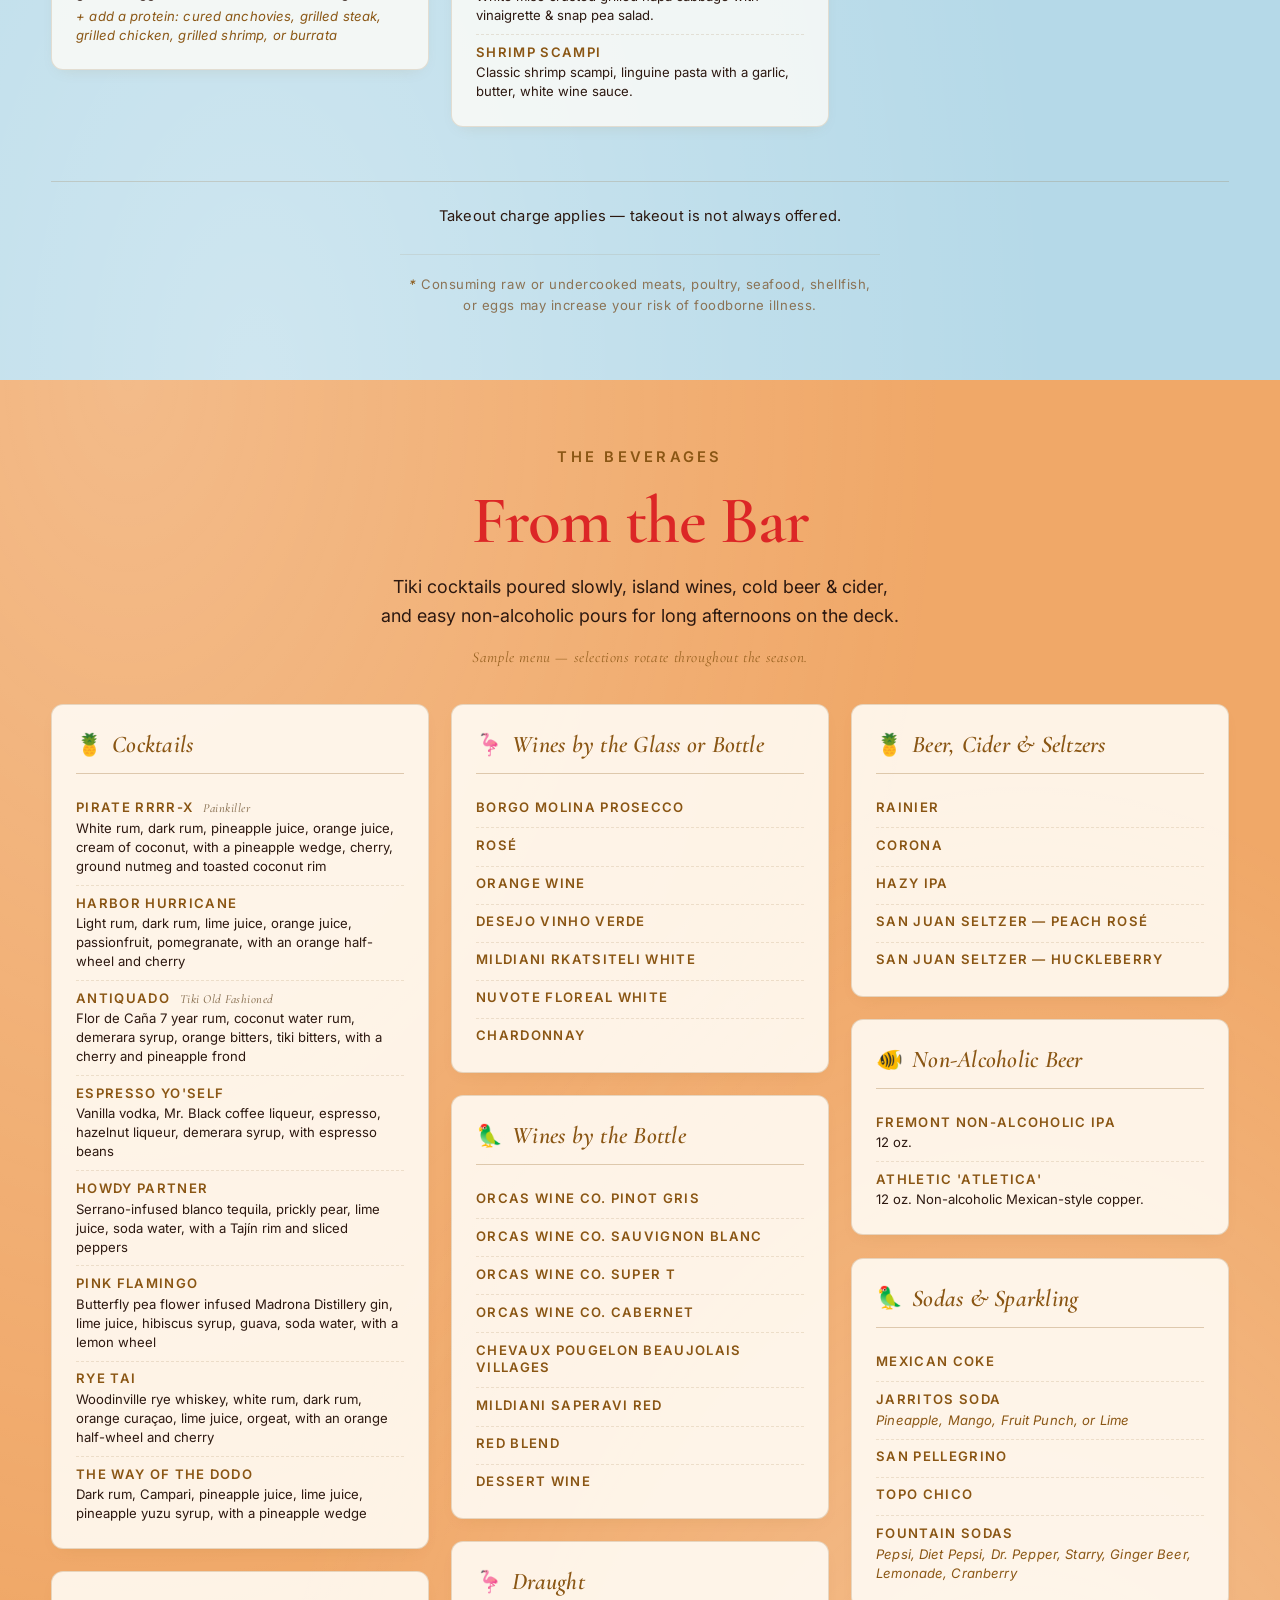
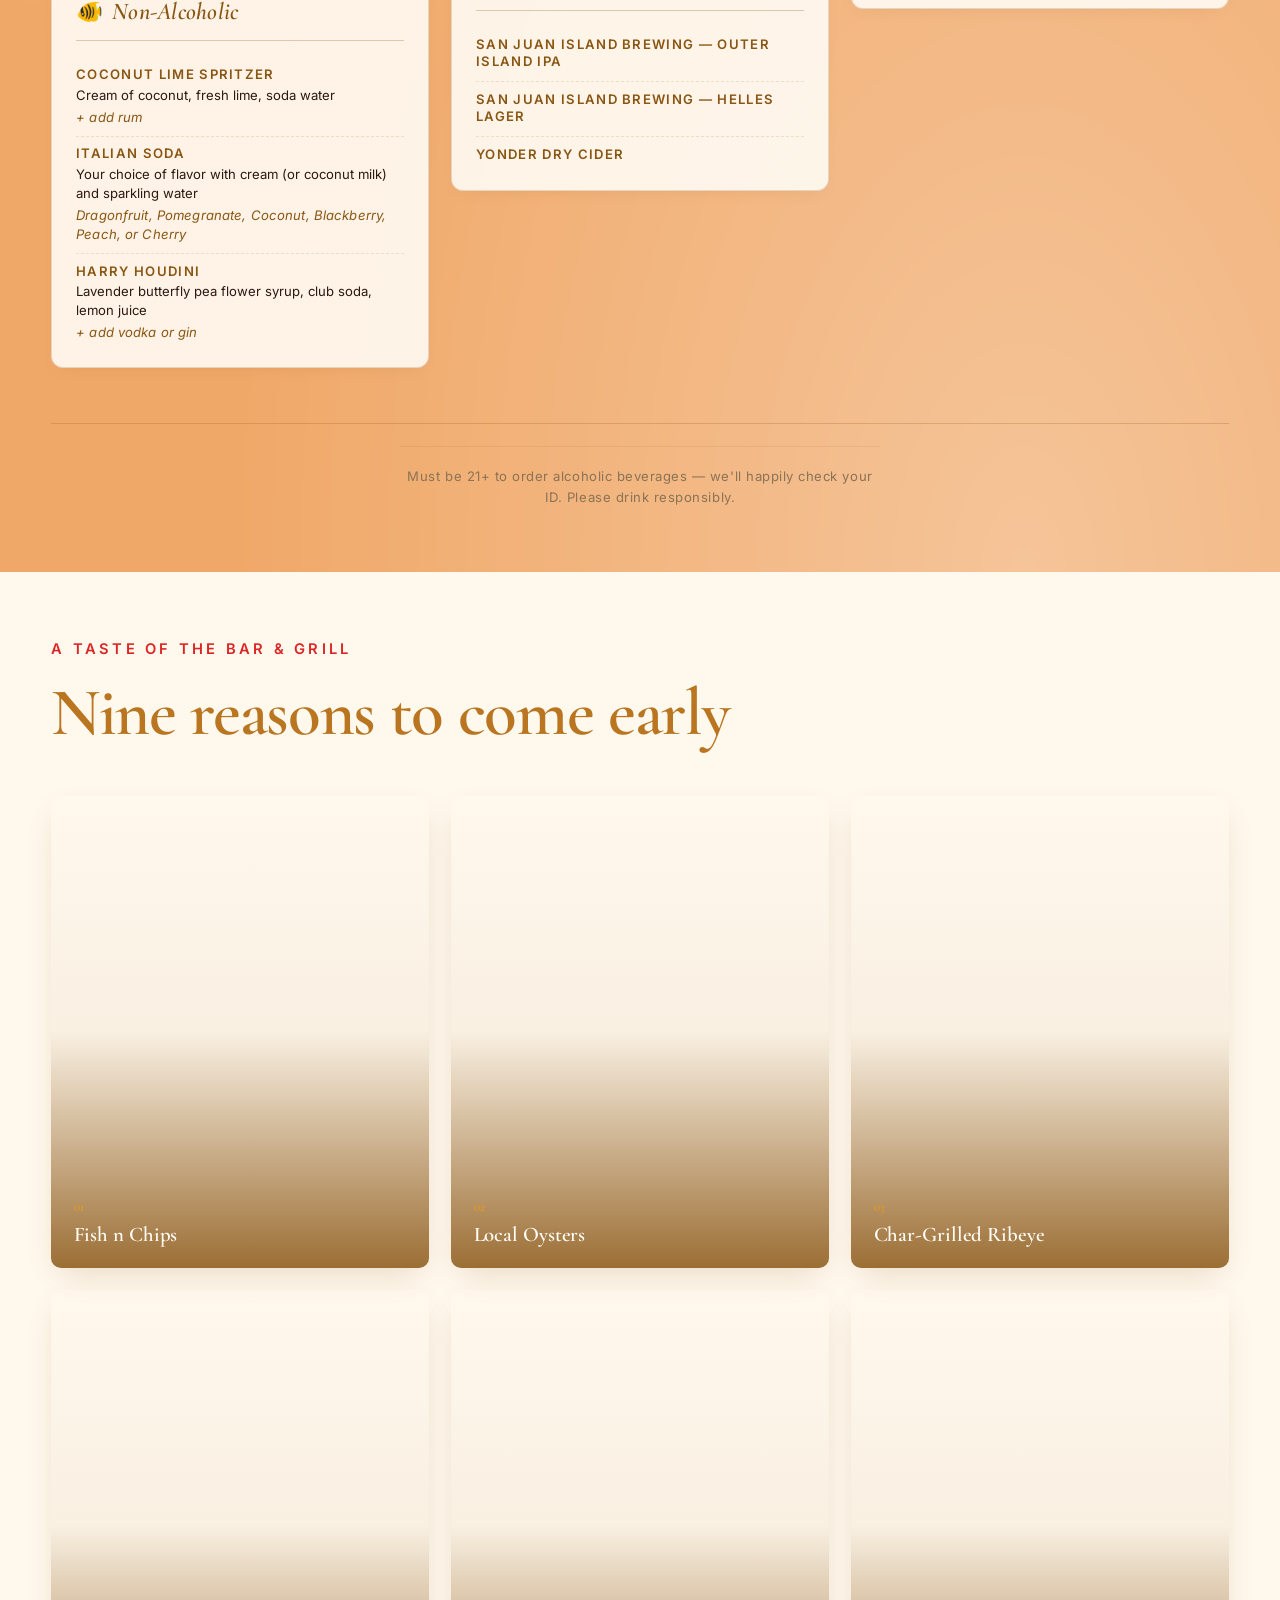
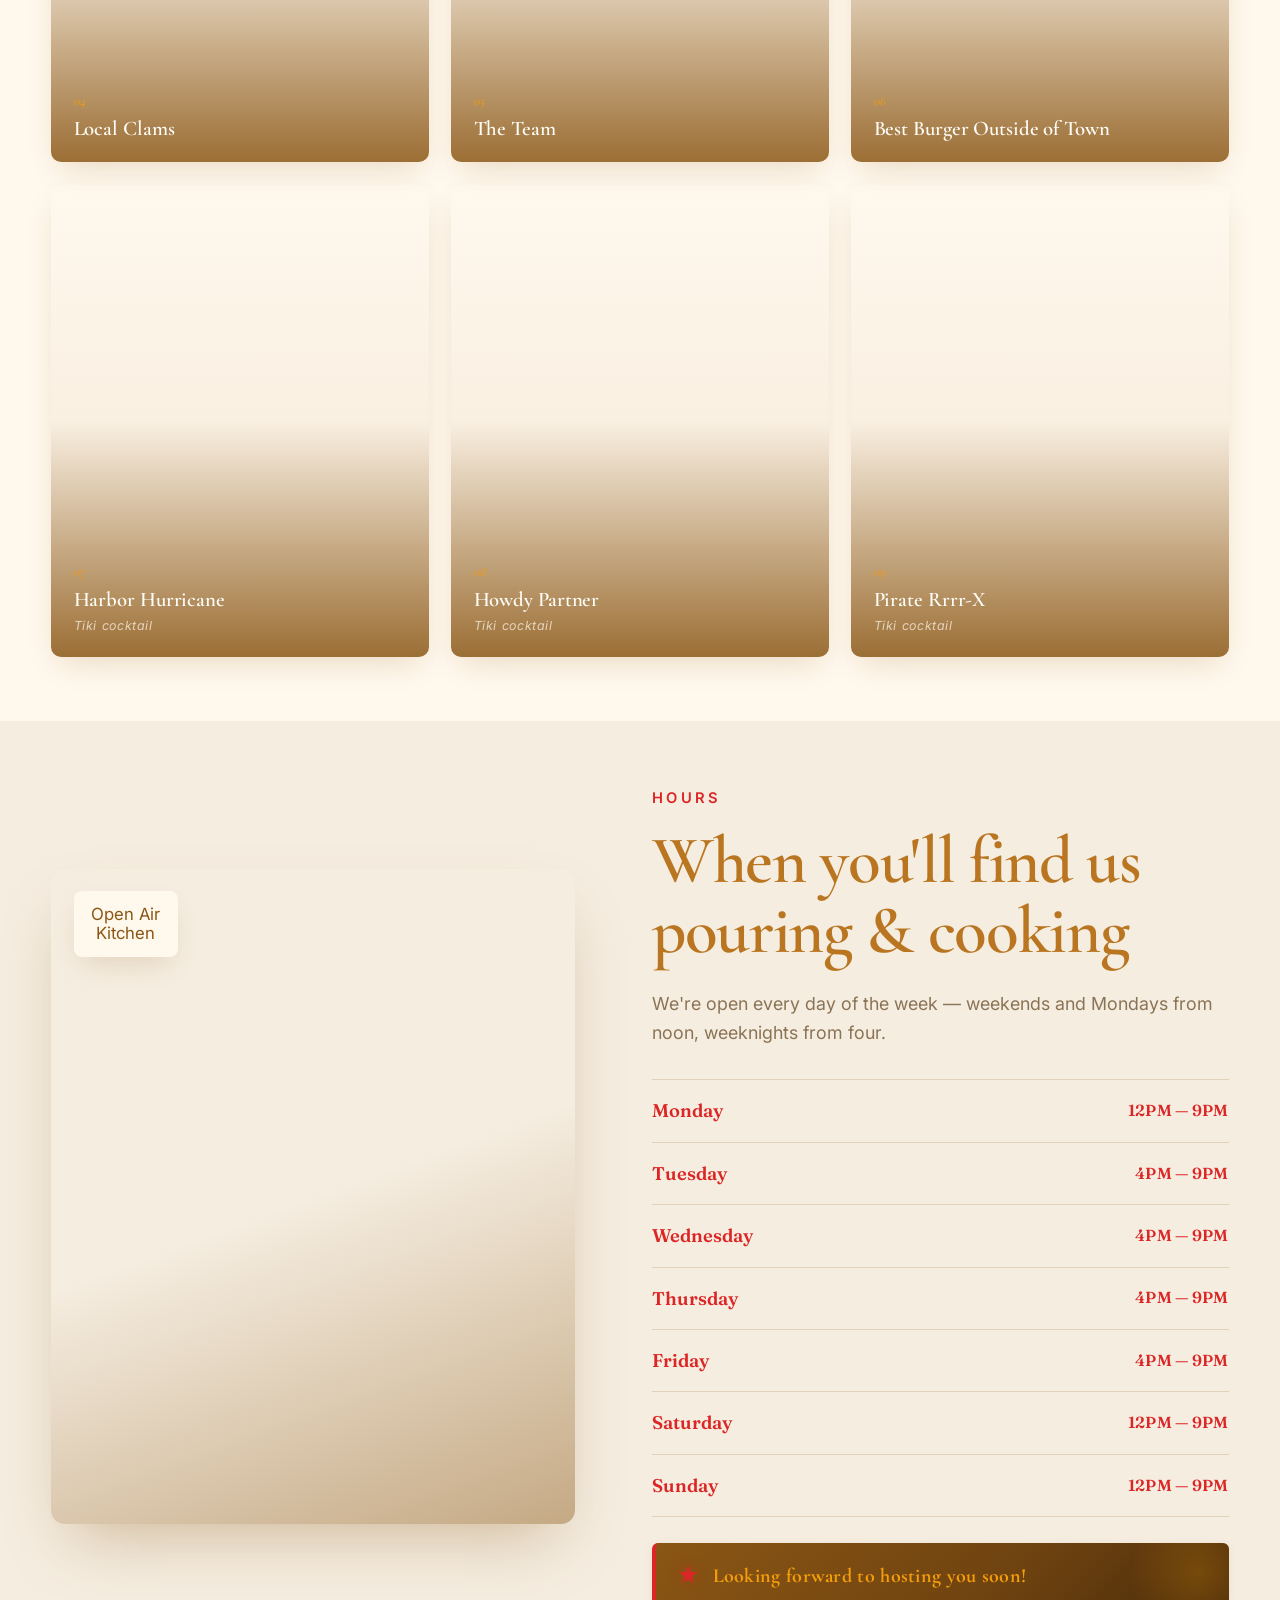
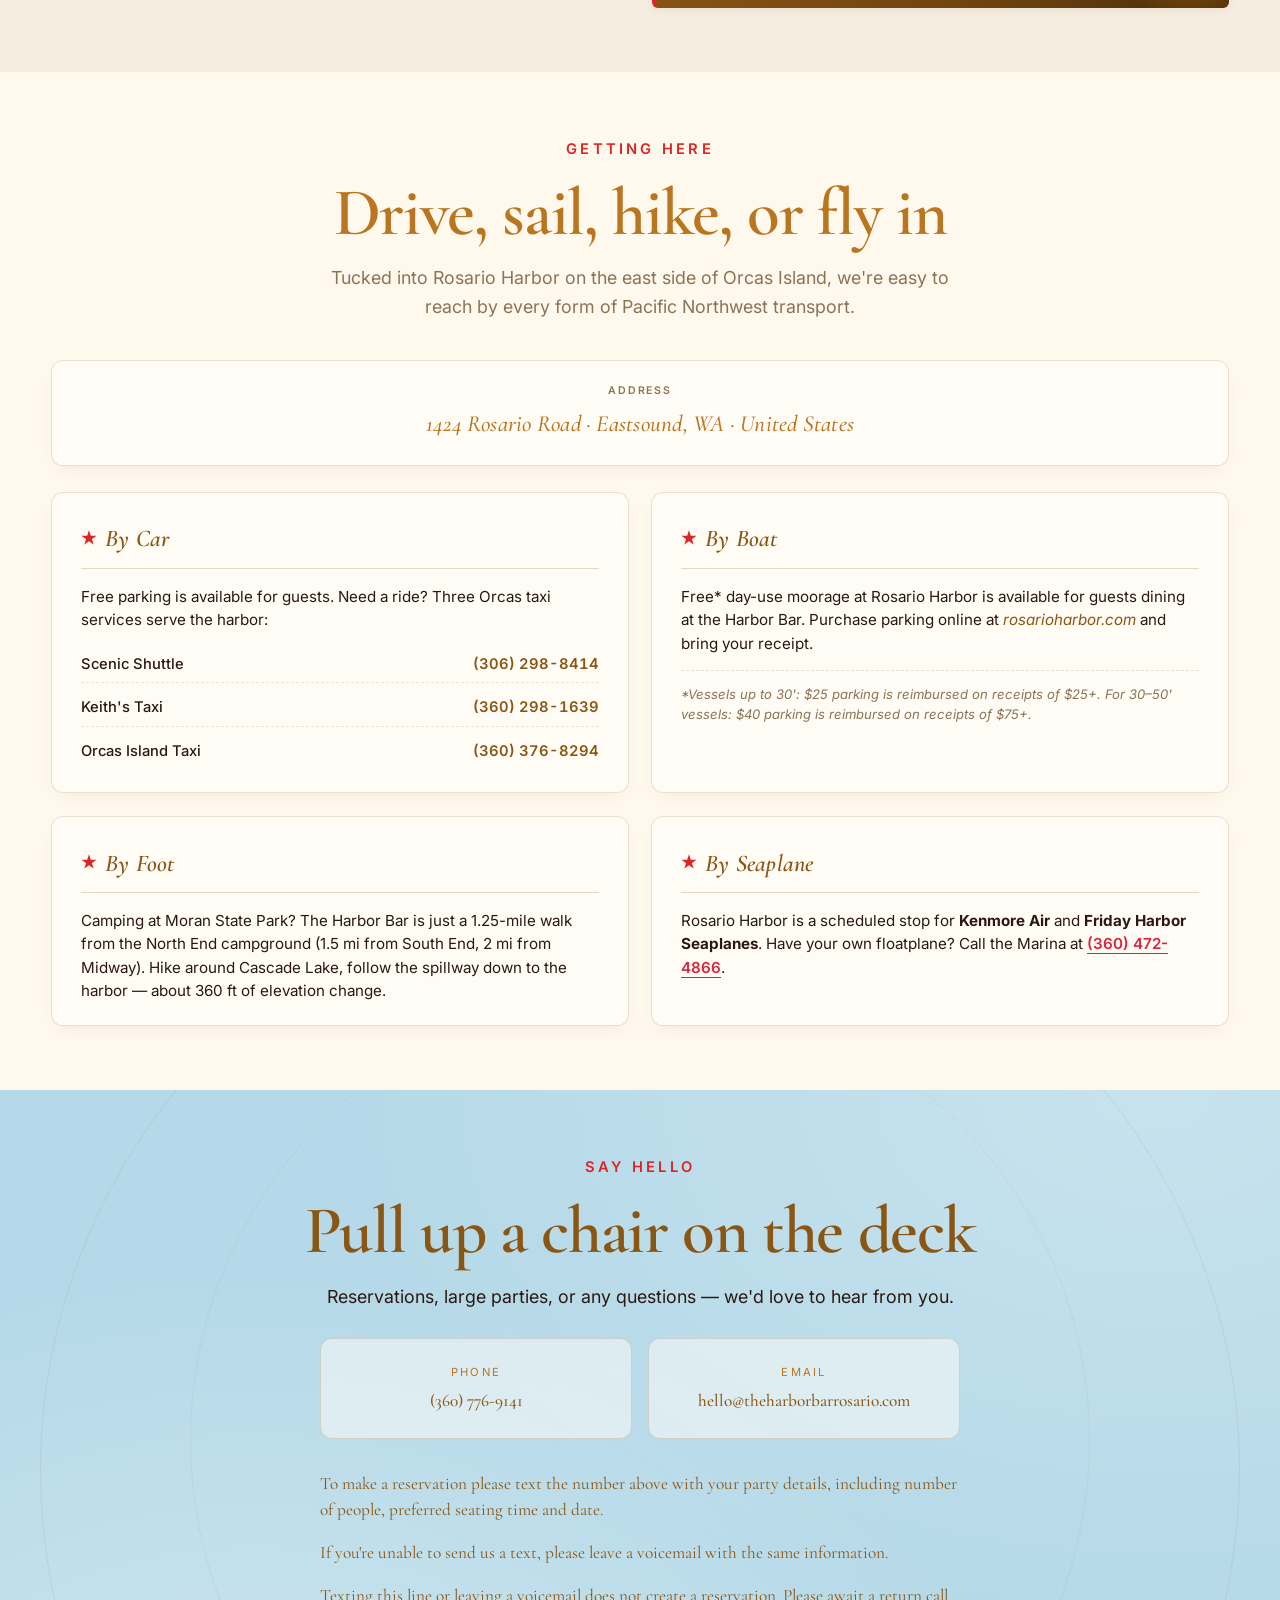
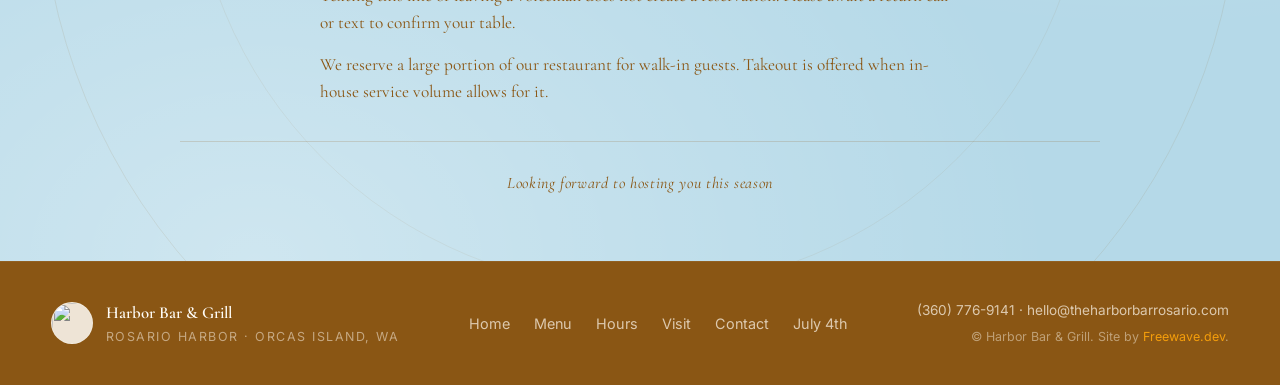
==== commit 8b8e93a1: "Nav: add Sister Restaurants dropdown linking to Blackfish Café and The Lower Tavern Co-Authored-By: " ====
--- a/index.html
+++ b/index.html
@@ -52,6 +52,13 @@
       <a href="#visit">Visit</a>
       <a href="#contact">Contact</a>
       <a href="july-4th.html">July 4th</a>
+      <div class="nav-dropdown">
+        <span class="nav-dropdown-trigger" tabindex="0">Sister Restaurants <span class="nav-dropdown-caret">&#9662;</span></span>
+        <div class="nav-dropdown-menu">
+          <a href="https://blackfishrosario.com" target="_blank" rel="noopener">Blackfish Café</a>
+          <a href="https://lowertavern.com" target="_blank" rel="noopener">The Lower Tavern</a>
+        </div>
+      </div>
     </nav>
     <a href="tel:+13607769141" class="header-cta">(360) 776-9141</a>
     <button class="nav-toggle" aria-label="Open menu" aria-expanded="false" aria-controls="mobile-nav">
@@ -66,6 +73,9 @@
   <a href="#visit">Visit</a>
   <a href="#contact">Contact</a>
   <a href="july-4th.html">July 4th</a>
+  <span class="mobile-nav-label">Sister Restaurants</span>
+  <a href="https://blackfishrosario.com" target="_blank" rel="noopener">Blackfish Café</a>
+  <a href="https://lowertavern.com" target="_blank" rel="noopener">The Lower Tavern</a>
   <a href="tel:+13607769141" class="mobile-nav-phone">(360) 776-9141</a>
 </div>
 
--- a/styles.css
+++ b/styles.css
@@ -130,6 +130,58 @@
 }
 .primary-nav a:hover{color:var(--cream)}
 .primary-nav a:hover::after{right:0}
+.nav-dropdown{position:relative; display:inline-flex; align-items:center}
+.nav-dropdown-trigger{
+  display:inline-flex; align-items:center; gap:.35rem;
+  color:rgba(255,250,240,.82);
+  position:relative; padding:.3rem 0;
+  transition:color var(--t-fast);
+}
+.nav-dropdown-trigger::after{
+  content:""; position:absolute; left:0; right:100%; bottom:0;
+  height:1.5px; background:var(--gold-soft);
+  transition:right var(--t-med);
+}
+.nav-dropdown:hover .nav-dropdown-trigger,
+.nav-dropdown:focus-within .nav-dropdown-trigger{color:var(--cream)}
+.nav-dropdown:hover .nav-dropdown-trigger::after,
+.nav-dropdown:focus-within .nav-dropdown-trigger::after{right:0}
+.nav-dropdown-caret{font-size:.6em}
+.nav-dropdown-menu{
+  position:absolute; top:100%; left:50%;
+  transform:translate(-50%,6px);
+  min-width:210px;
+  margin-top:.7rem;
+  padding:.4rem;
+  background:var(--ocean-deep);
+  border:1px solid rgba(231,194,129,.25);
+  border-radius:10px;
+  box-shadow:var(--shadow-md);
+  opacity:0; visibility:hidden;
+  transition:opacity var(--t-fast), transform var(--t-fast), visibility var(--t-fast);
+  z-index:60;
+}
+.nav-dropdown:hover .nav-dropdown-menu,
+.nav-dropdown:focus-within .nav-dropdown-menu{
+  opacity:1; visibility:visible; transform:translate(-50%,0);
+}
+.nav-dropdown-menu a{
+  display:block;
+  padding:.6rem .8rem;
+  border-radius:6px;
+  font-size:.88rem;
+  white-space:nowrap;
+  color:rgba(255,250,240,.85);
+  transition:background var(--t-fast), color var(--t-fast);
+}
+.nav-dropdown-menu a:hover{background:rgba(255,250,240,.08); color:var(--gold-soft)}
+.mobile-nav-label{
+  padding:.85rem .5rem 0;
+  font-size:.68rem;
+  letter-spacing:.18em;
+  text-transform:uppercase;
+  color:rgba(255,250,240,.45);
+}
 .header-cta{
   font-family:'Cormorant Garamond',serif;
   font-weight:600; font-size:.95rem;
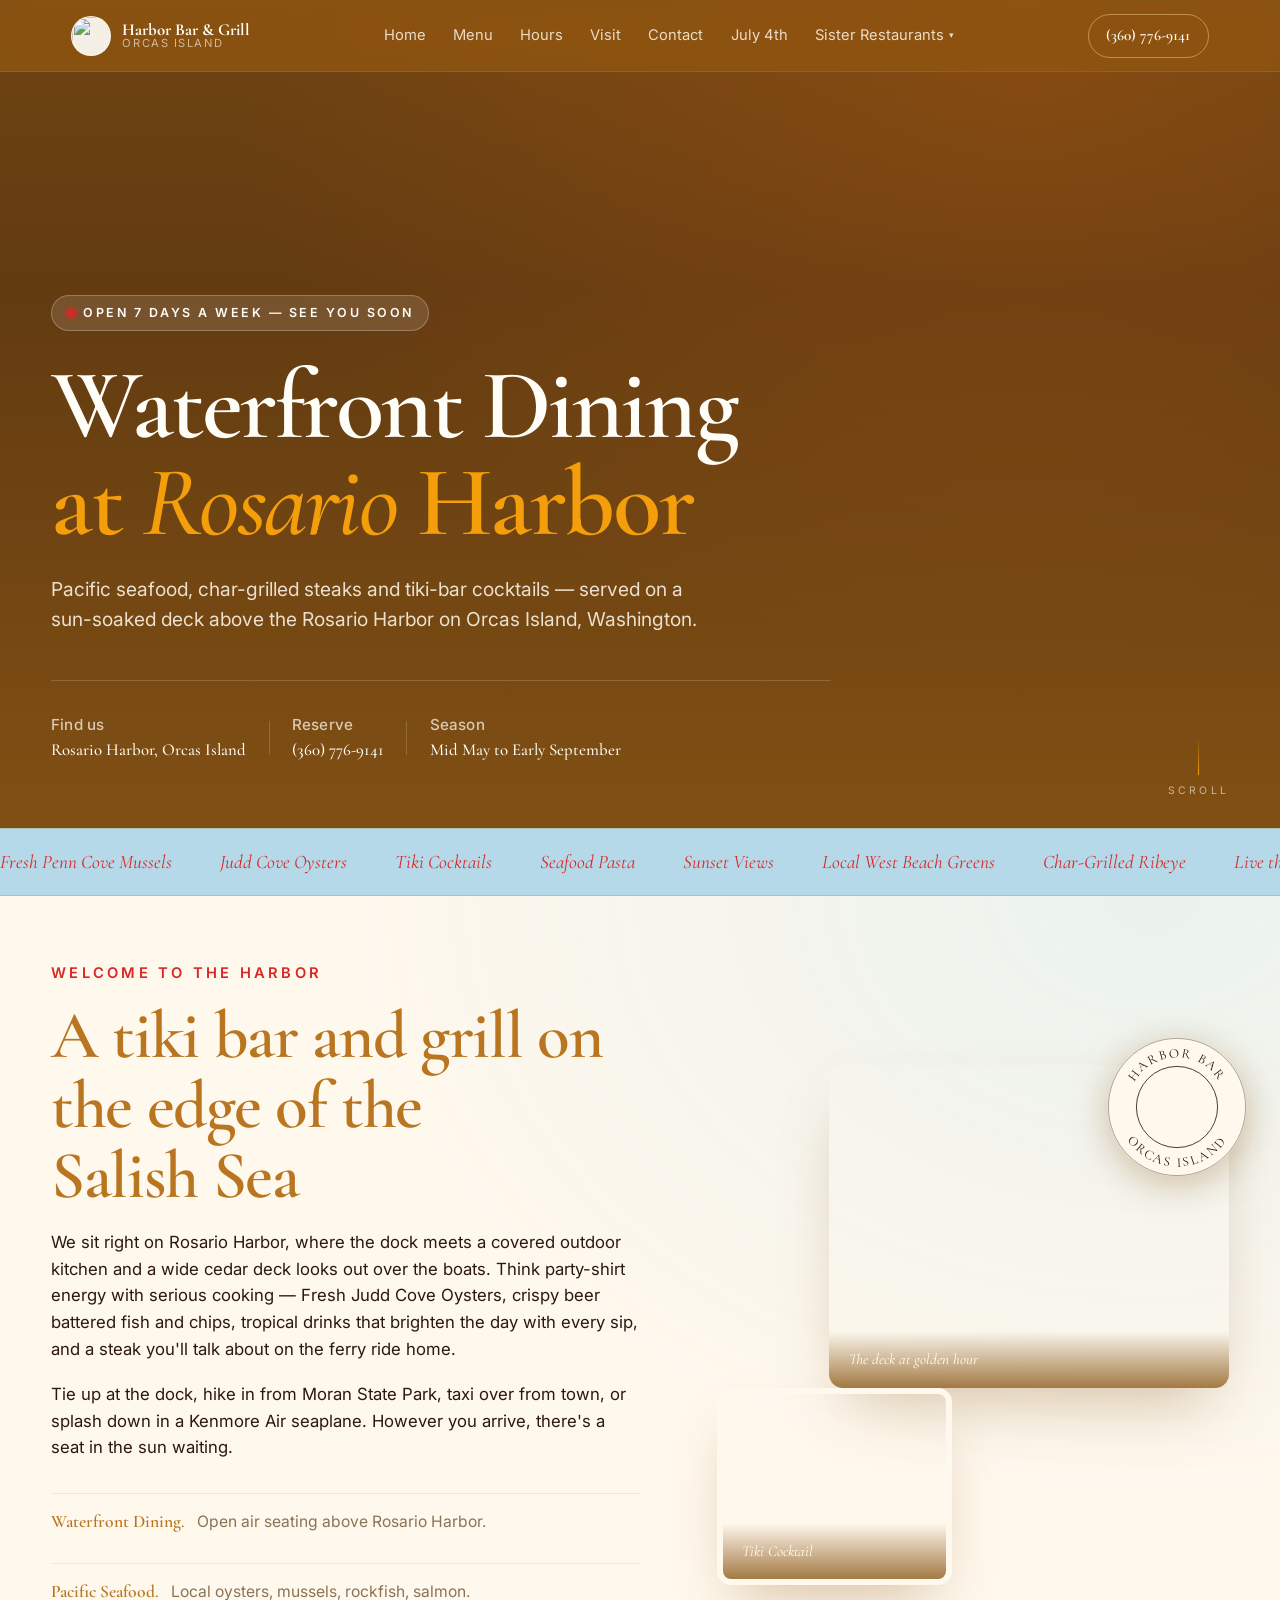
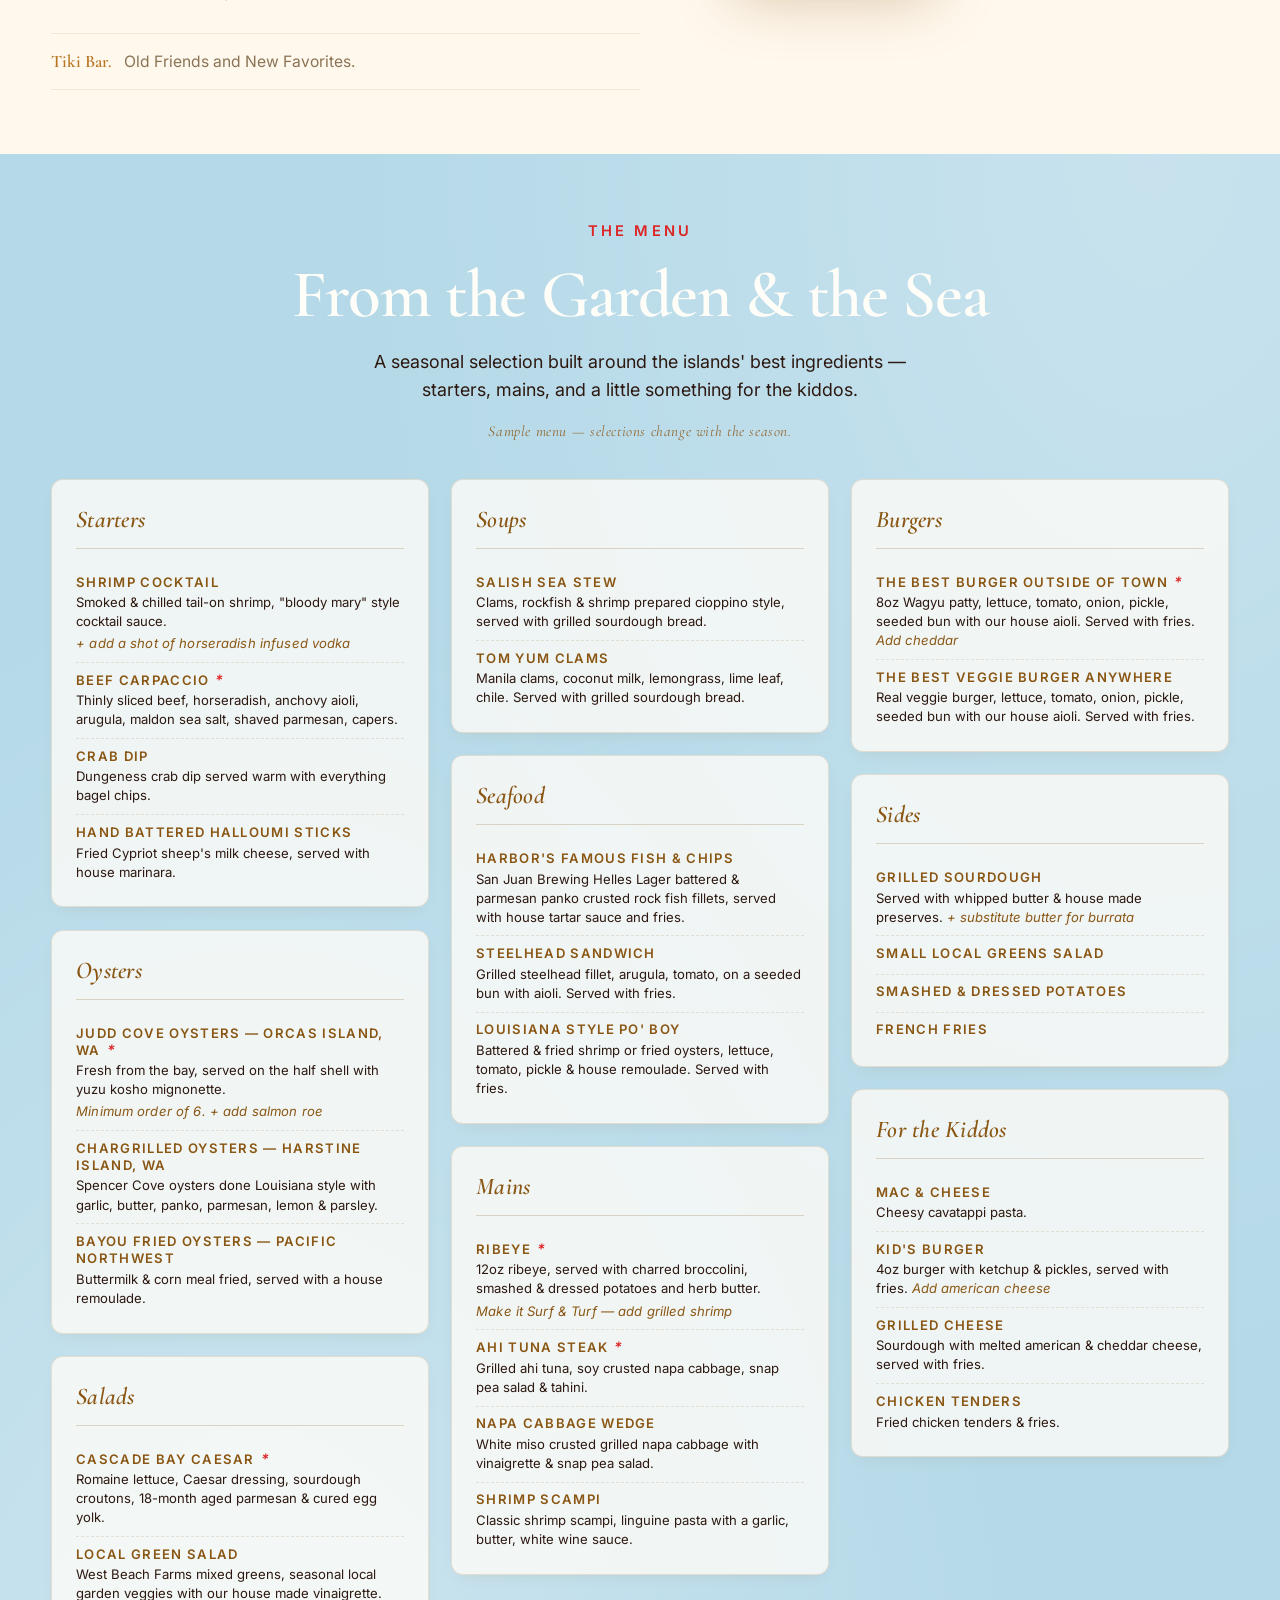
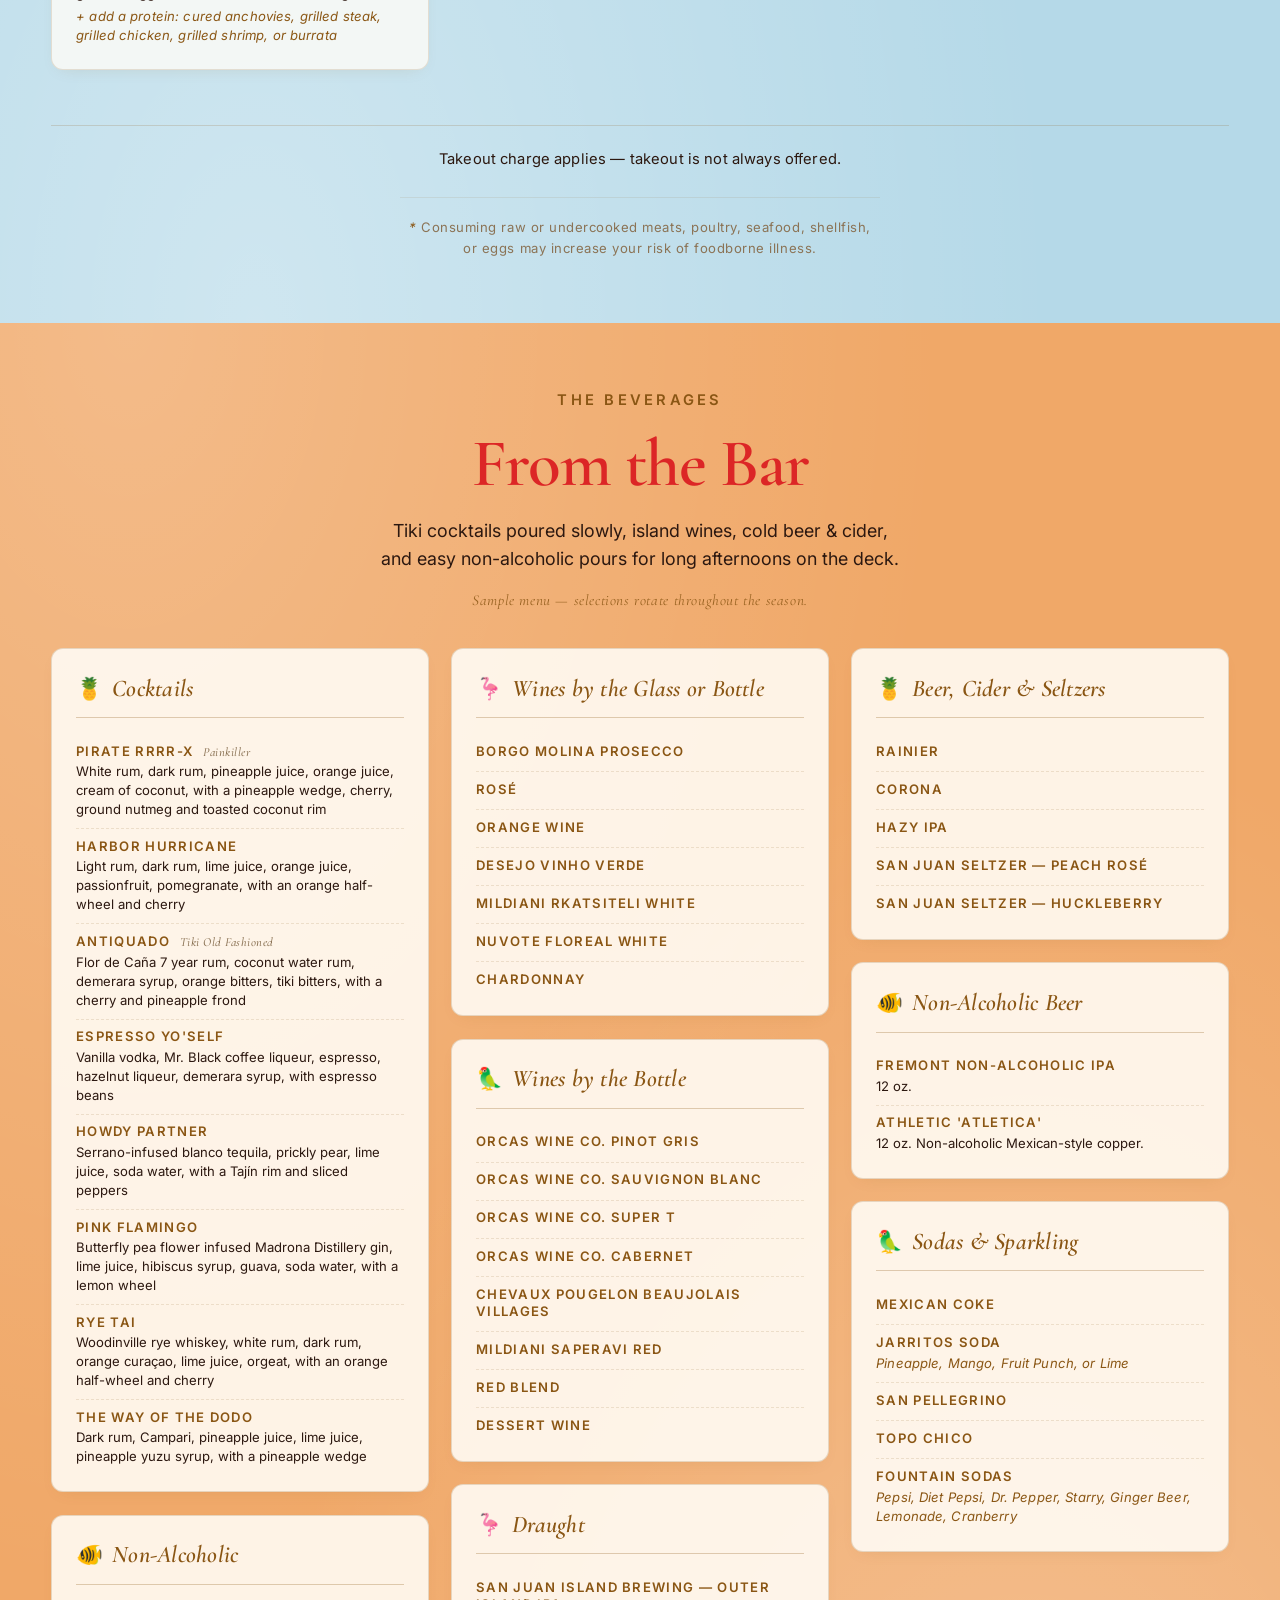
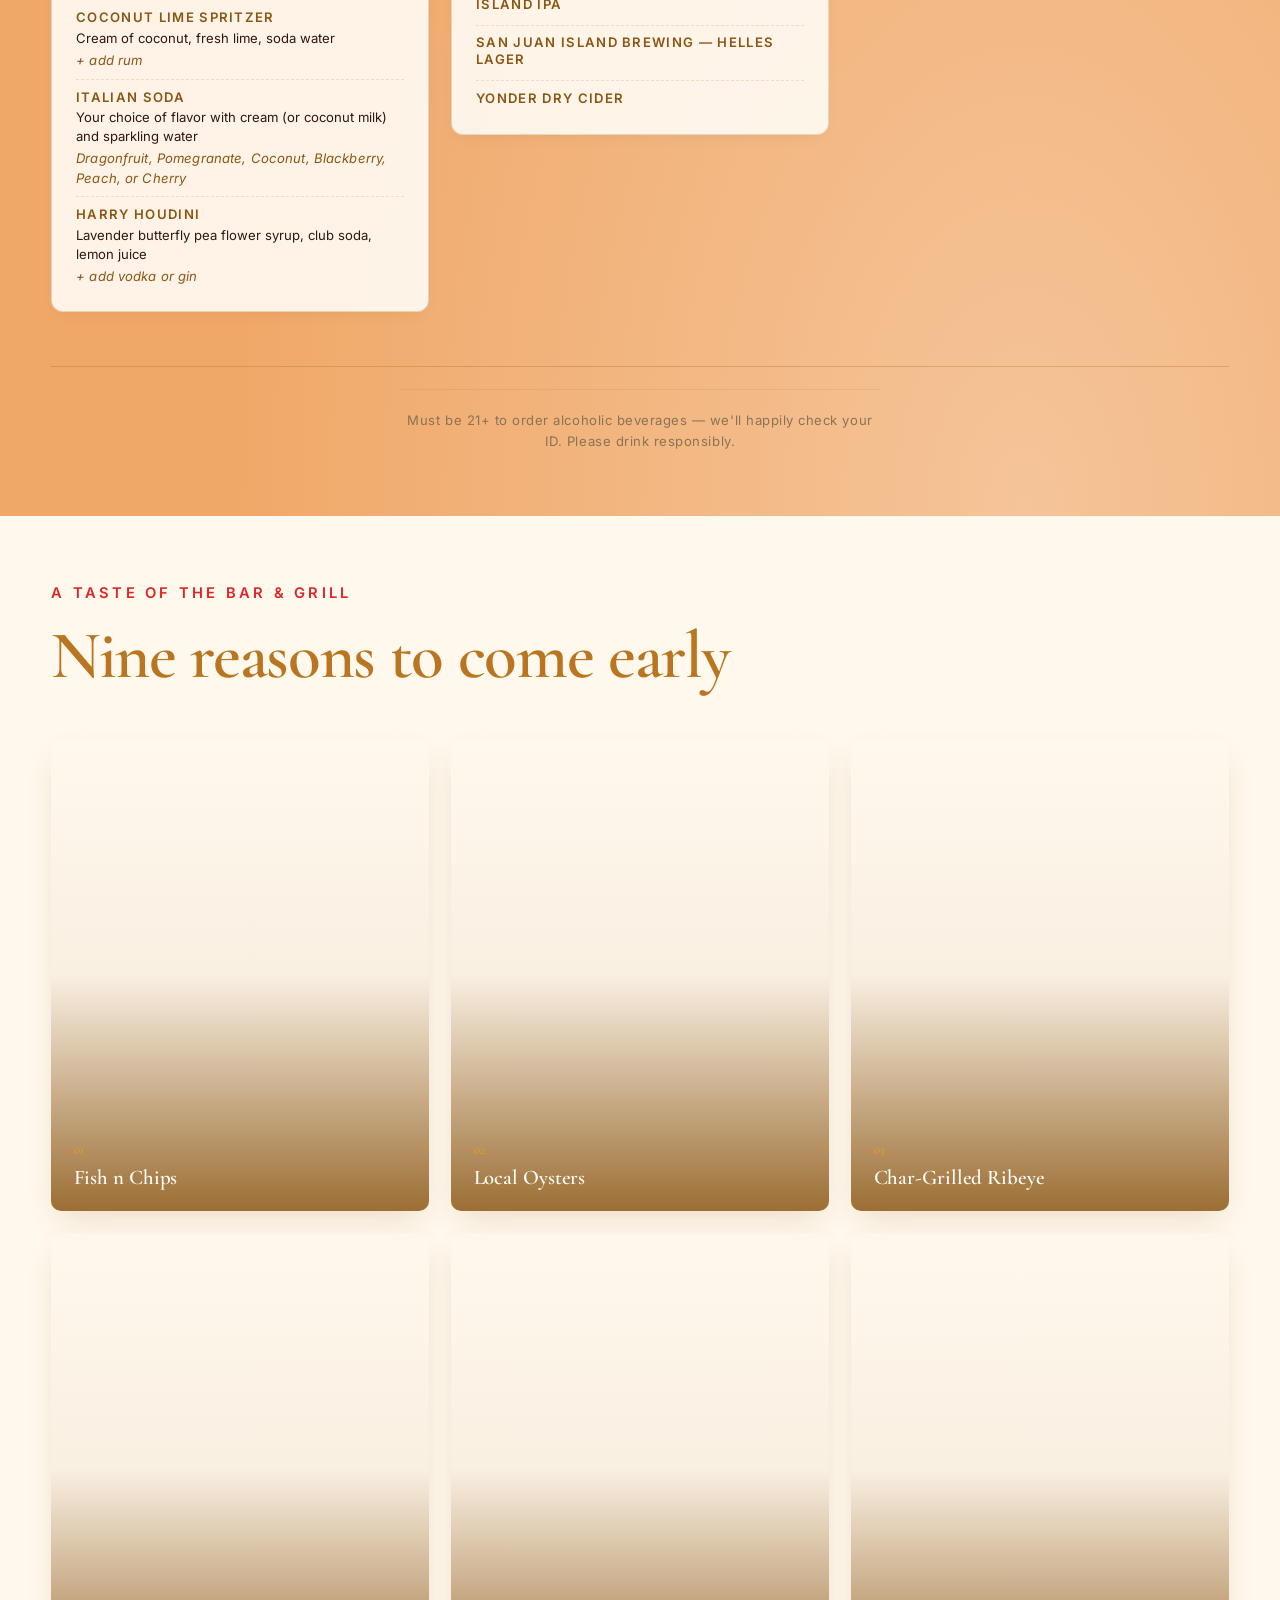
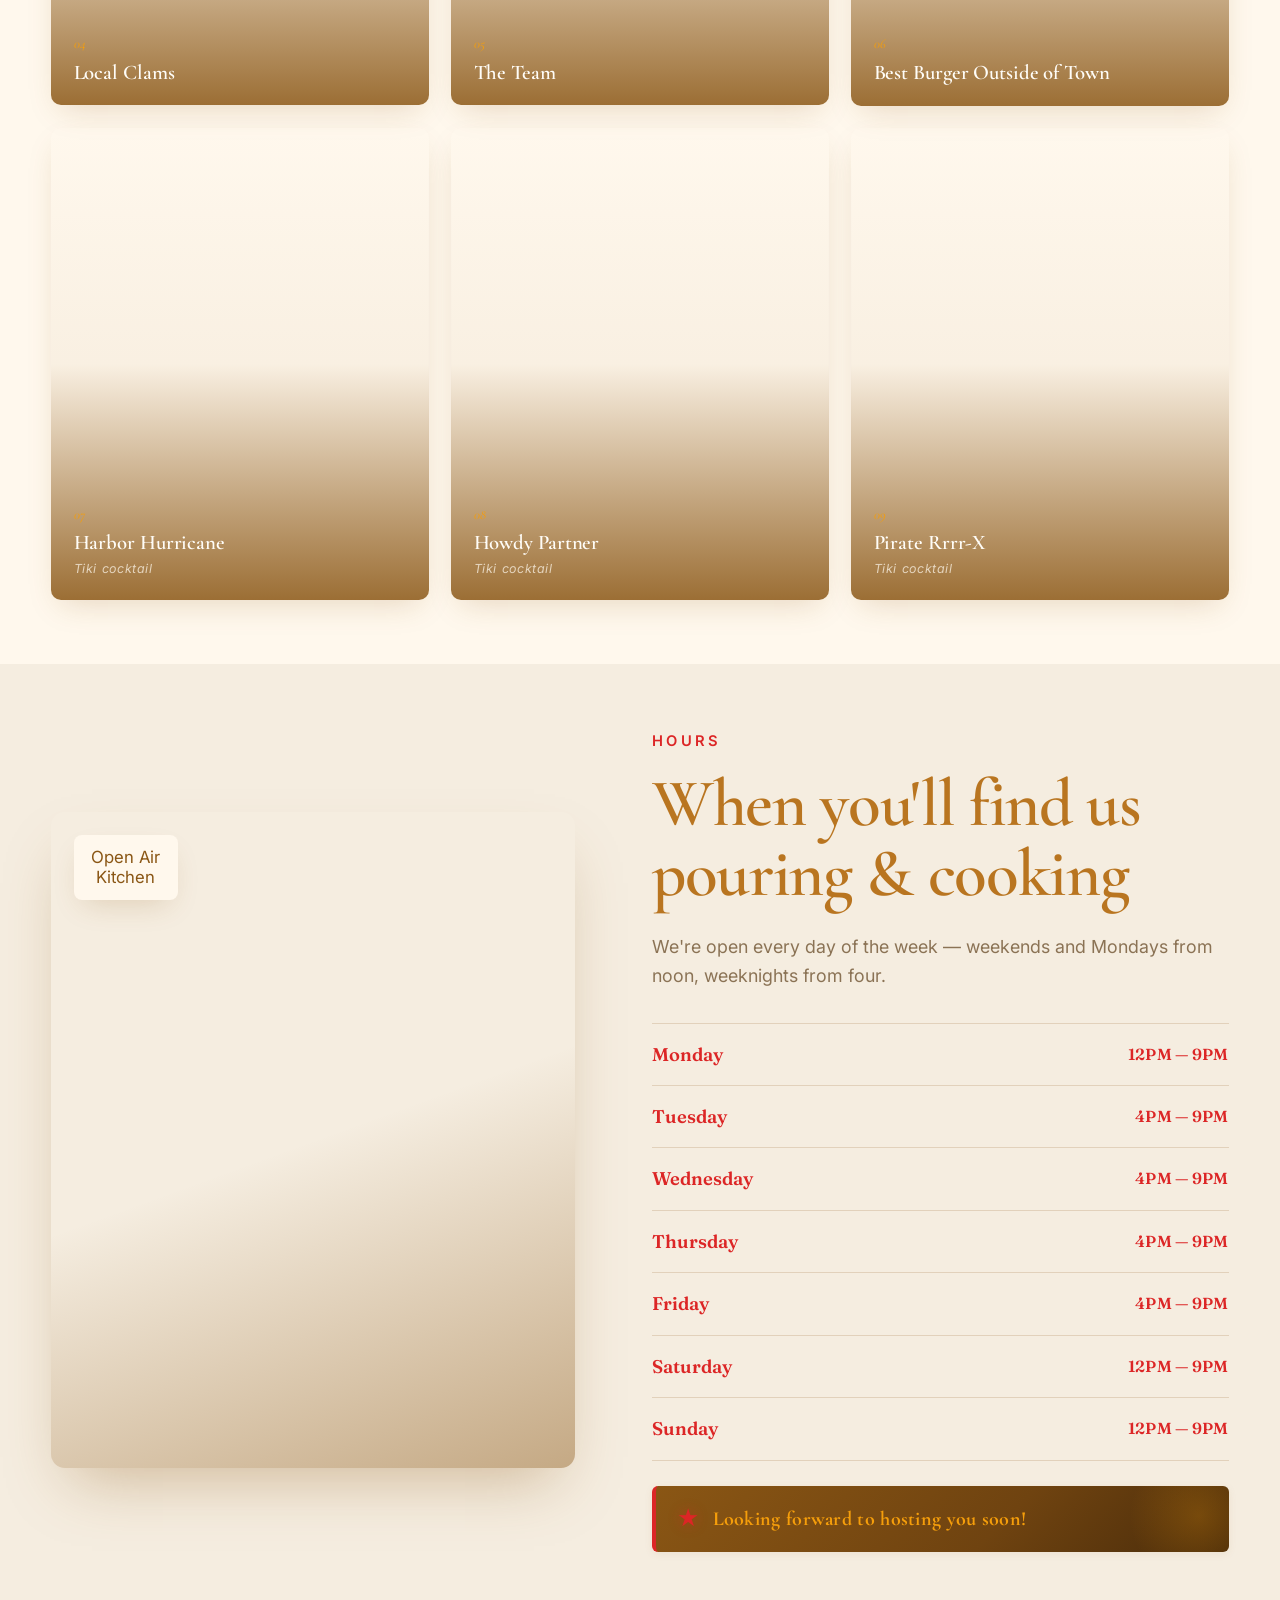
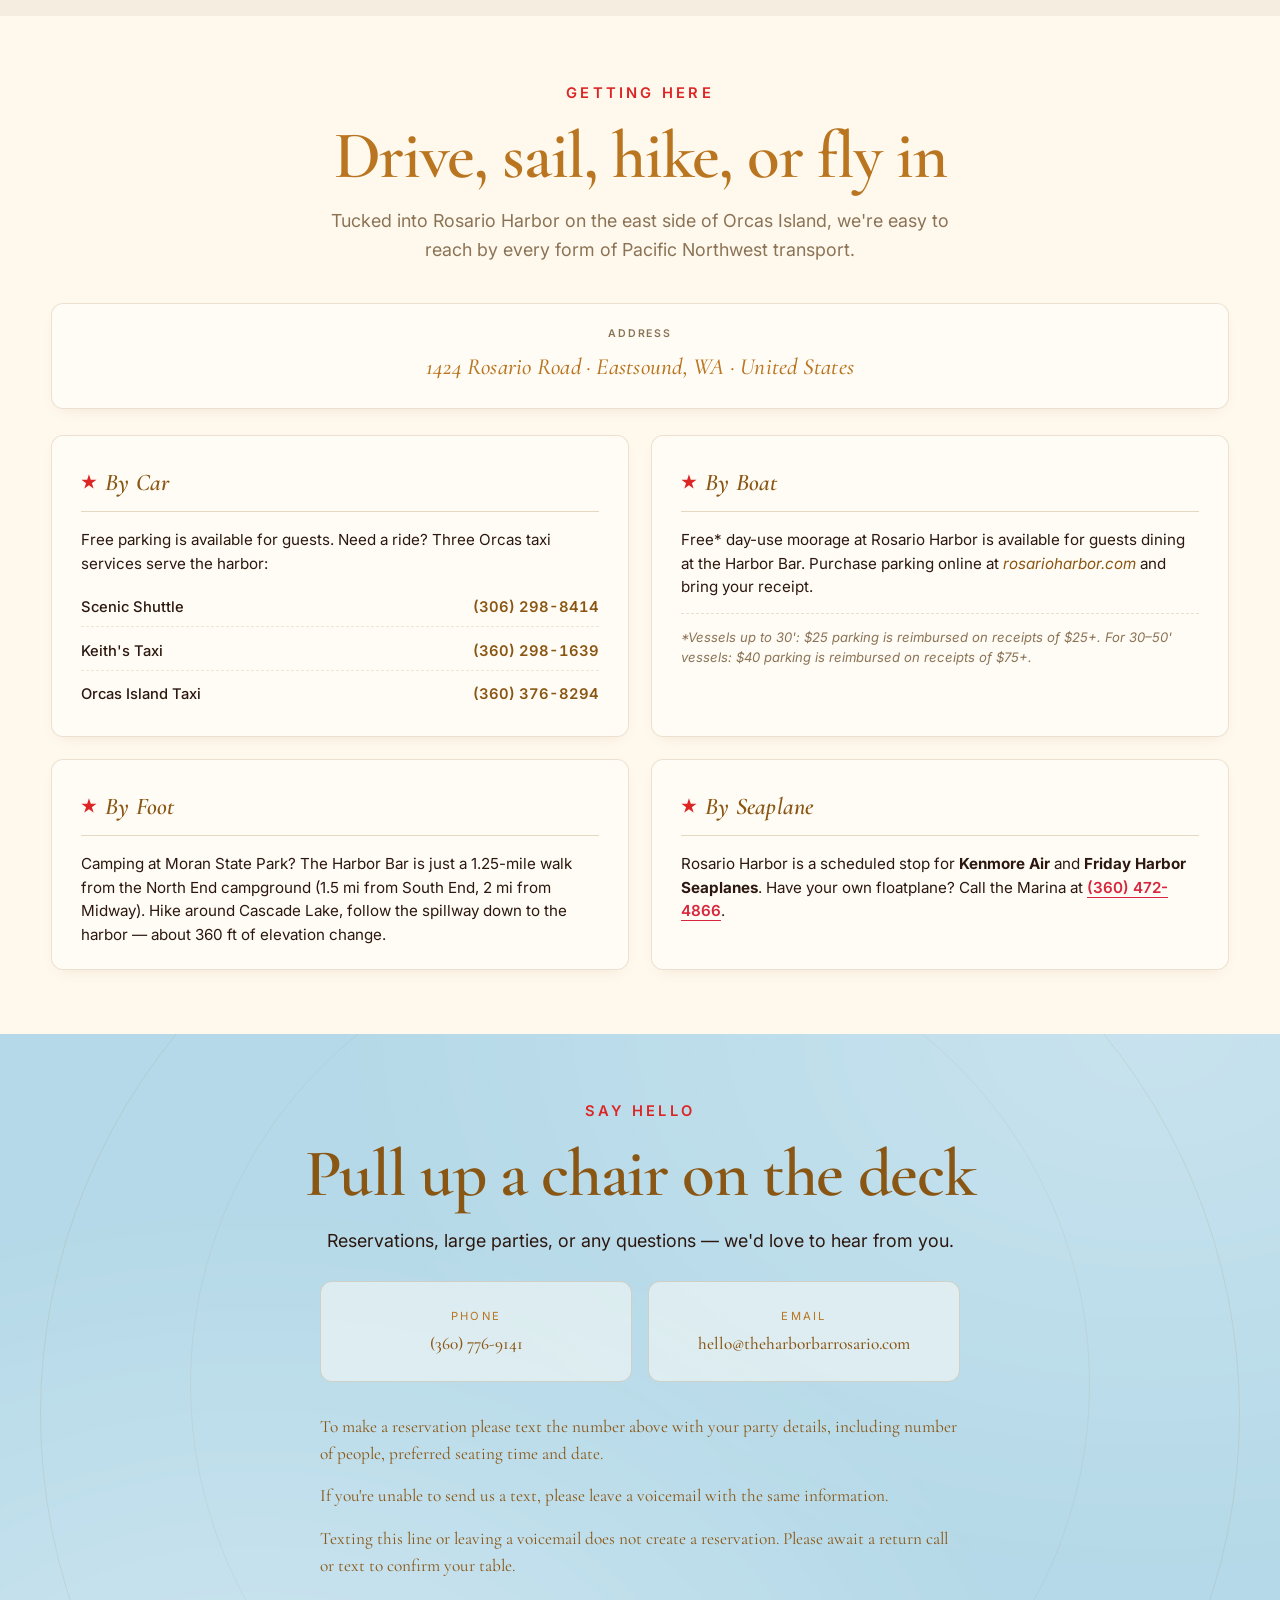
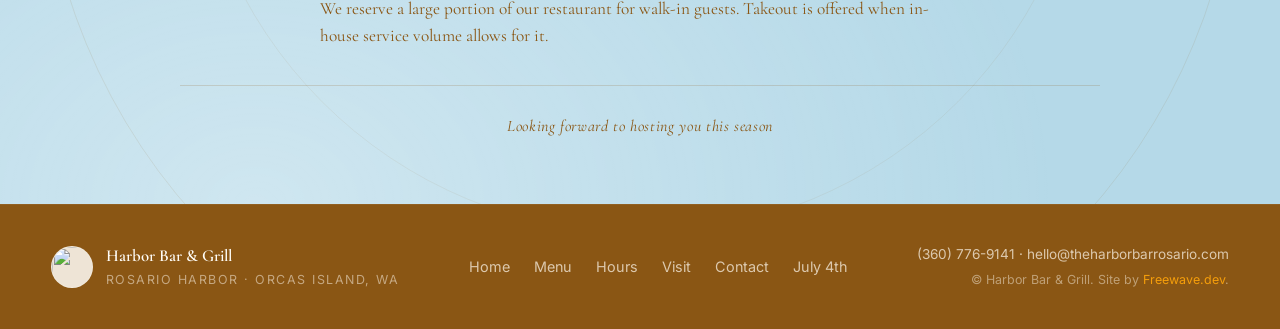
==== commit 23783083: "Menu: remove Duck Breast and Rock Fish Tacos" ====
--- a/index.html
+++ b/index.html
@@ -351,12 +351,6 @@
         <p>Battered &amp; fried shrimp or fried oysters, lettuce, tomato, pickle &amp; house remoulade. Served with fries.</p>
       </article>
 
-      <article class="dish">
-        <div class="dish-head">
-          <h3>Rock Fish Tacos</h3>
-        </div>
-        <p>Fried rock fish, citrus napa cabbage slaw, spicy habanero salsa, avocado cream.</p>
-      </article>
 
     </div>
 
@@ -375,12 +369,6 @@
         <p class="dish-note"><em>Make it Surf &amp; Turf — add grilled shrimp</em></p>
       </article>
 
-      <article class="dish">
-        <div class="dish-head">
-          <h3>Duck Breast</h3>
-        </div>
-        <p>Crispy skin duck breast, local blackberry &amp; red wine glaze with bleu cheese polenta.</p>
-      </article>
 
       <article class="dish">
         <div class="dish-head">
@@ -935,6 +923,9 @@
   document.addEventListener('click', function(e){
     if(!e.target.closest('.site-header') && !e.target.closest('.mobile-nav')) close();
   });
+  // Safari restores the DOM as-is from its back/forward cache when returning
+  // from another tab (open menus included) — reset to a clean slate.
+  window.addEventListener('pageshow', close);
 })();
 </script>
 </body>
--- a/styles.css
+++ b/styles.css
@@ -161,6 +161,9 @@
   transition:opacity var(--t-fast), transform var(--t-fast), visibility var(--t-fast);
   z-index:60;
 }
+.nav-dropdown-menu::before{
+  content:""; position:absolute; left:0; right:0; top:-.7rem; height:.7rem;
+}
 .nav-dropdown:hover .nav-dropdown-menu,
 .nav-dropdown:focus-within .nav-dropdown-menu{
   opacity:1; visibility:visible; transform:translate(-50%,0);
@@ -1351,15 +1354,6 @@
 @media (max-width:780px){
   .event-banner-image{ aspect-ratio: 4 / 5; }
 }
-.mobile-nav:target{ display:flex; }
-.mobile-nav-close{
-  align-self:flex-end;
-  font-size:.72rem !important;
-  letter-spacing:.2em;
-  text-transform:uppercase;
-  color:rgba(255,250,240,.55) !important;
-  border-bottom:none !important;
-}
 .travel--event .travel-heading{
   font-size:clamp(1.25rem, 2.4vw, 1.5rem);
   line-height:1.2;
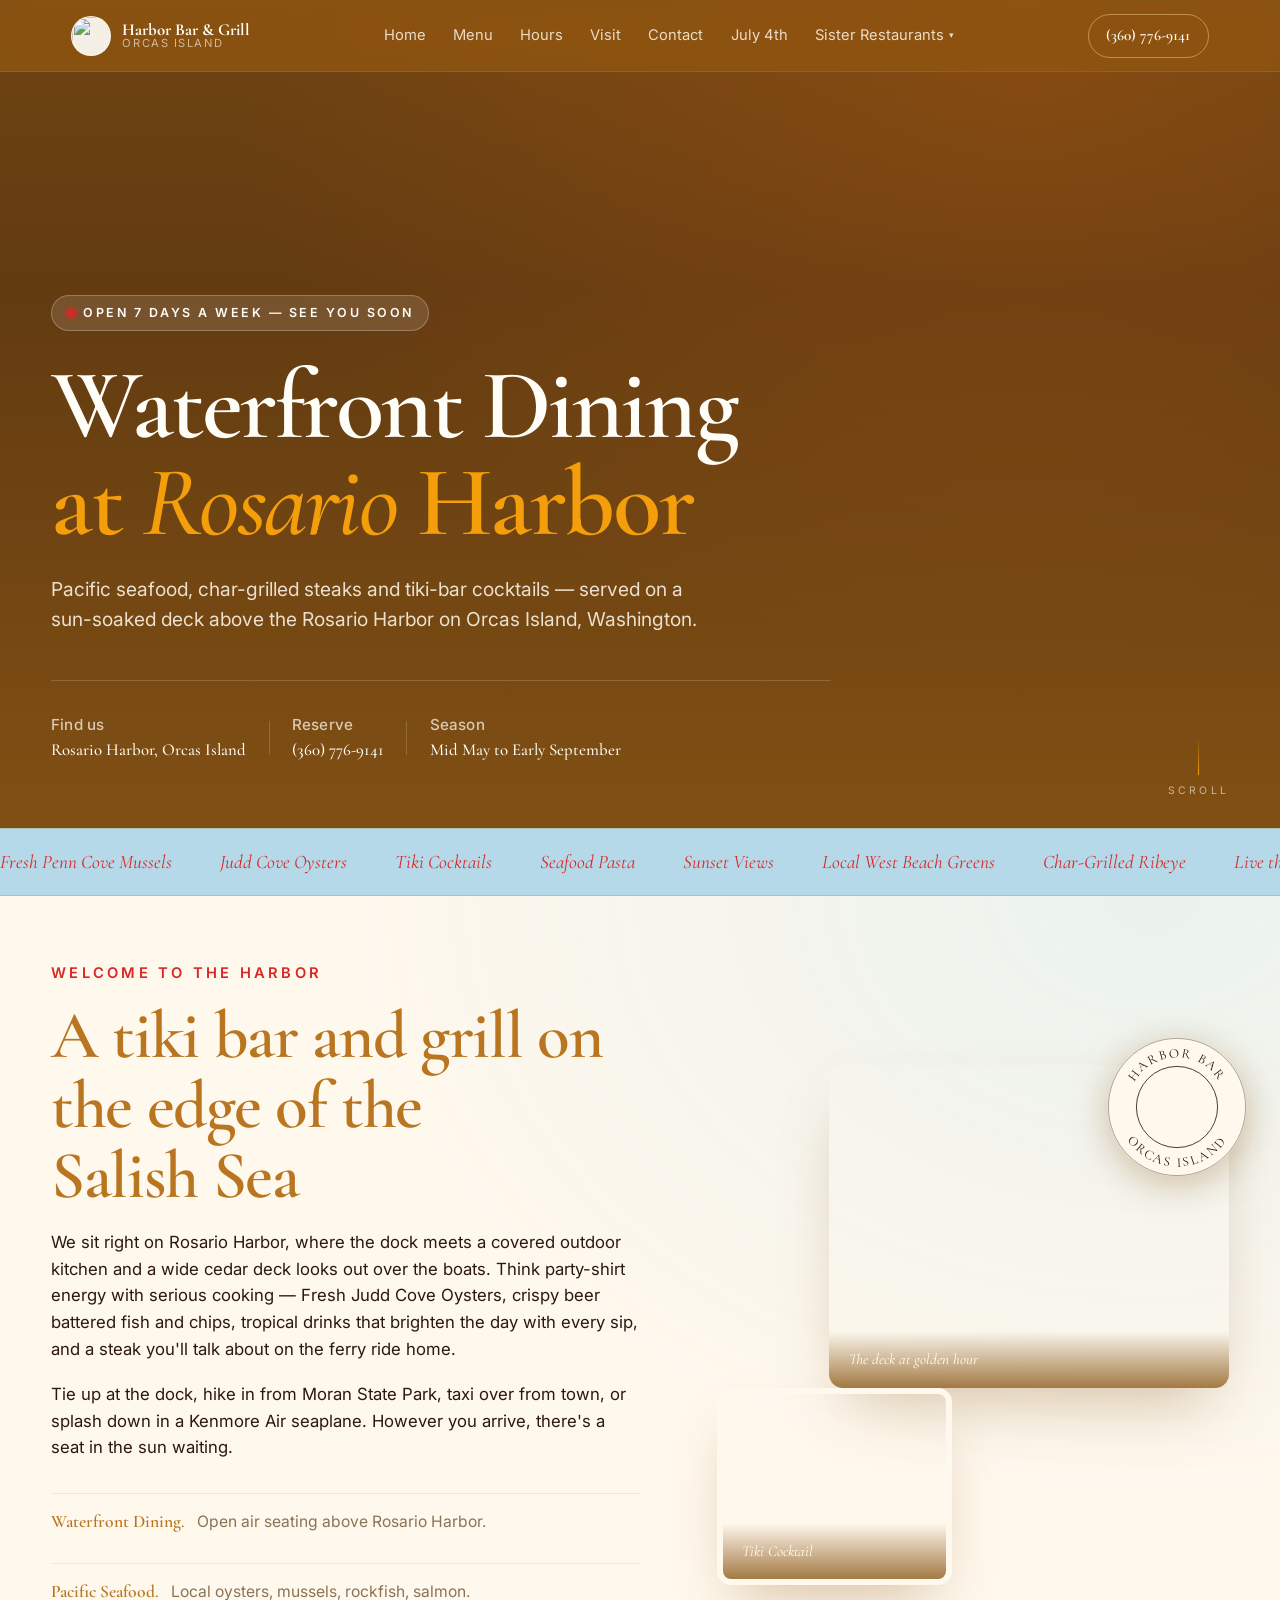
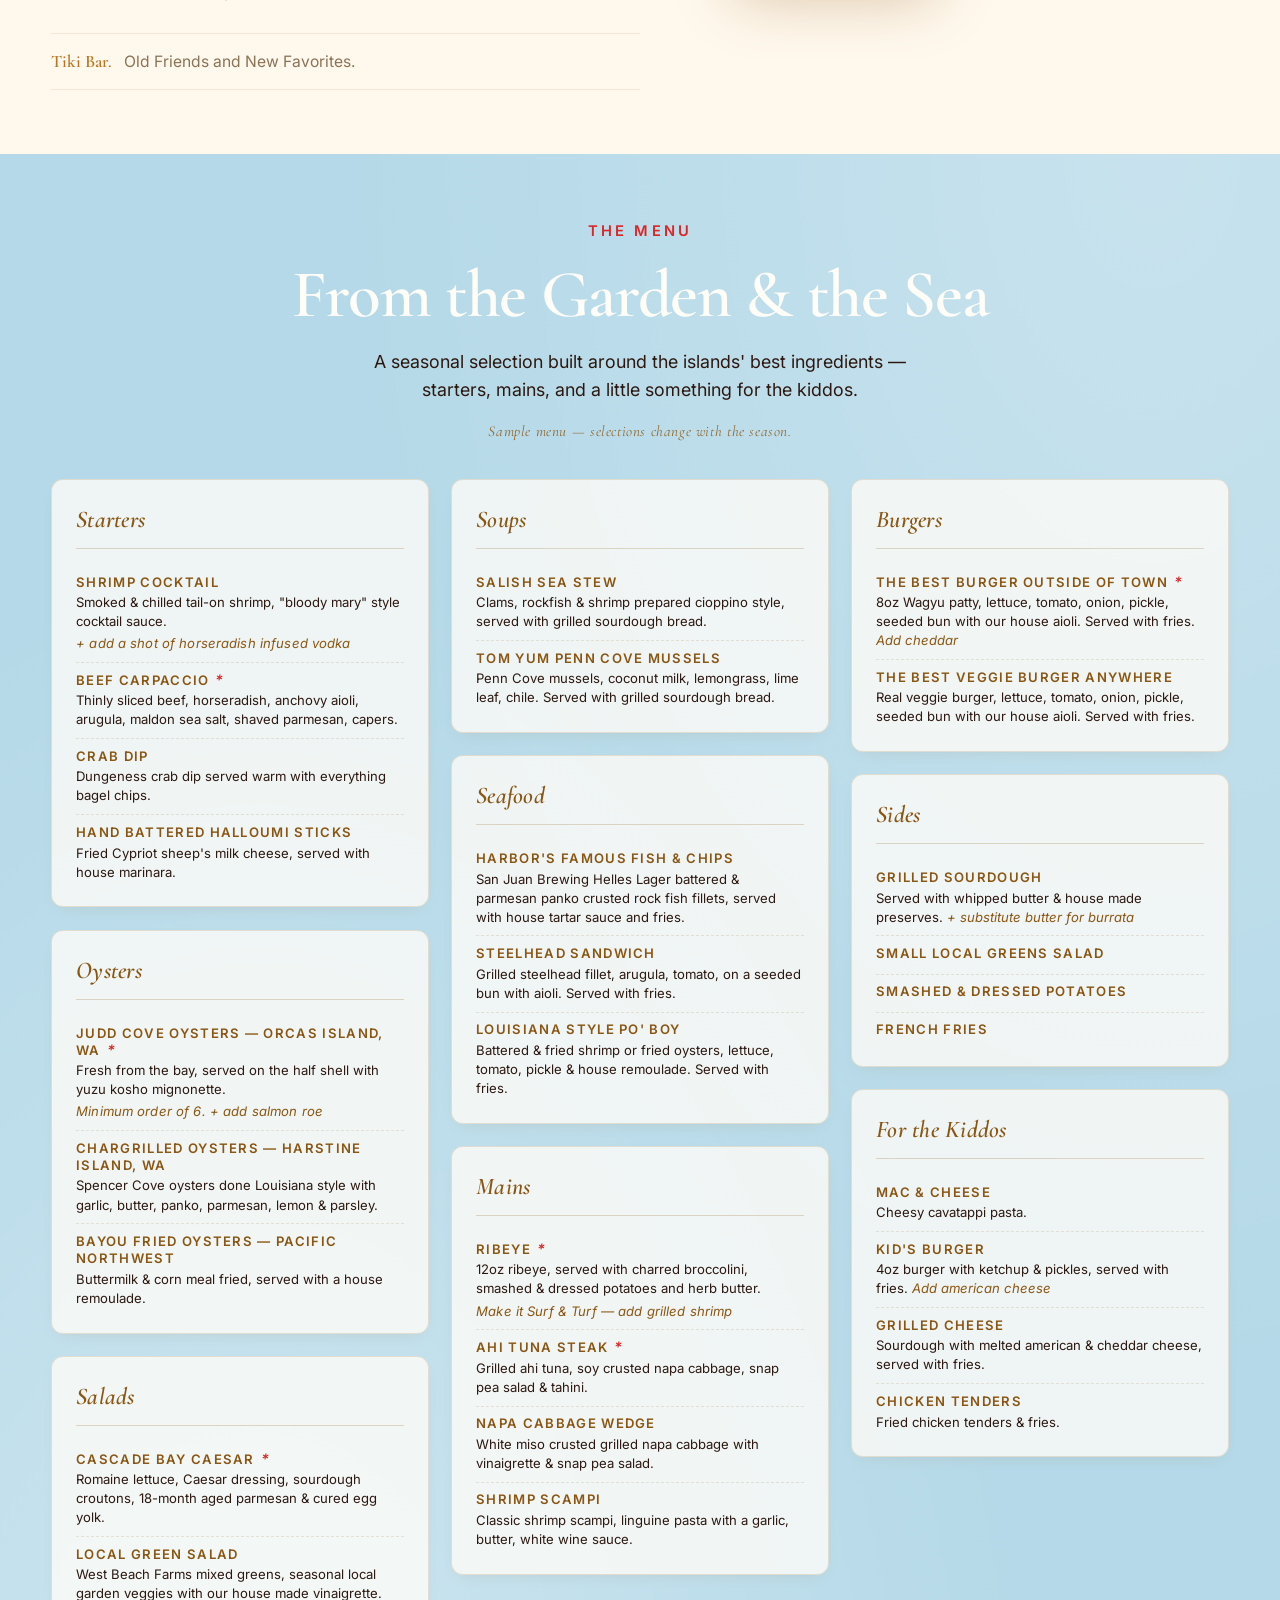
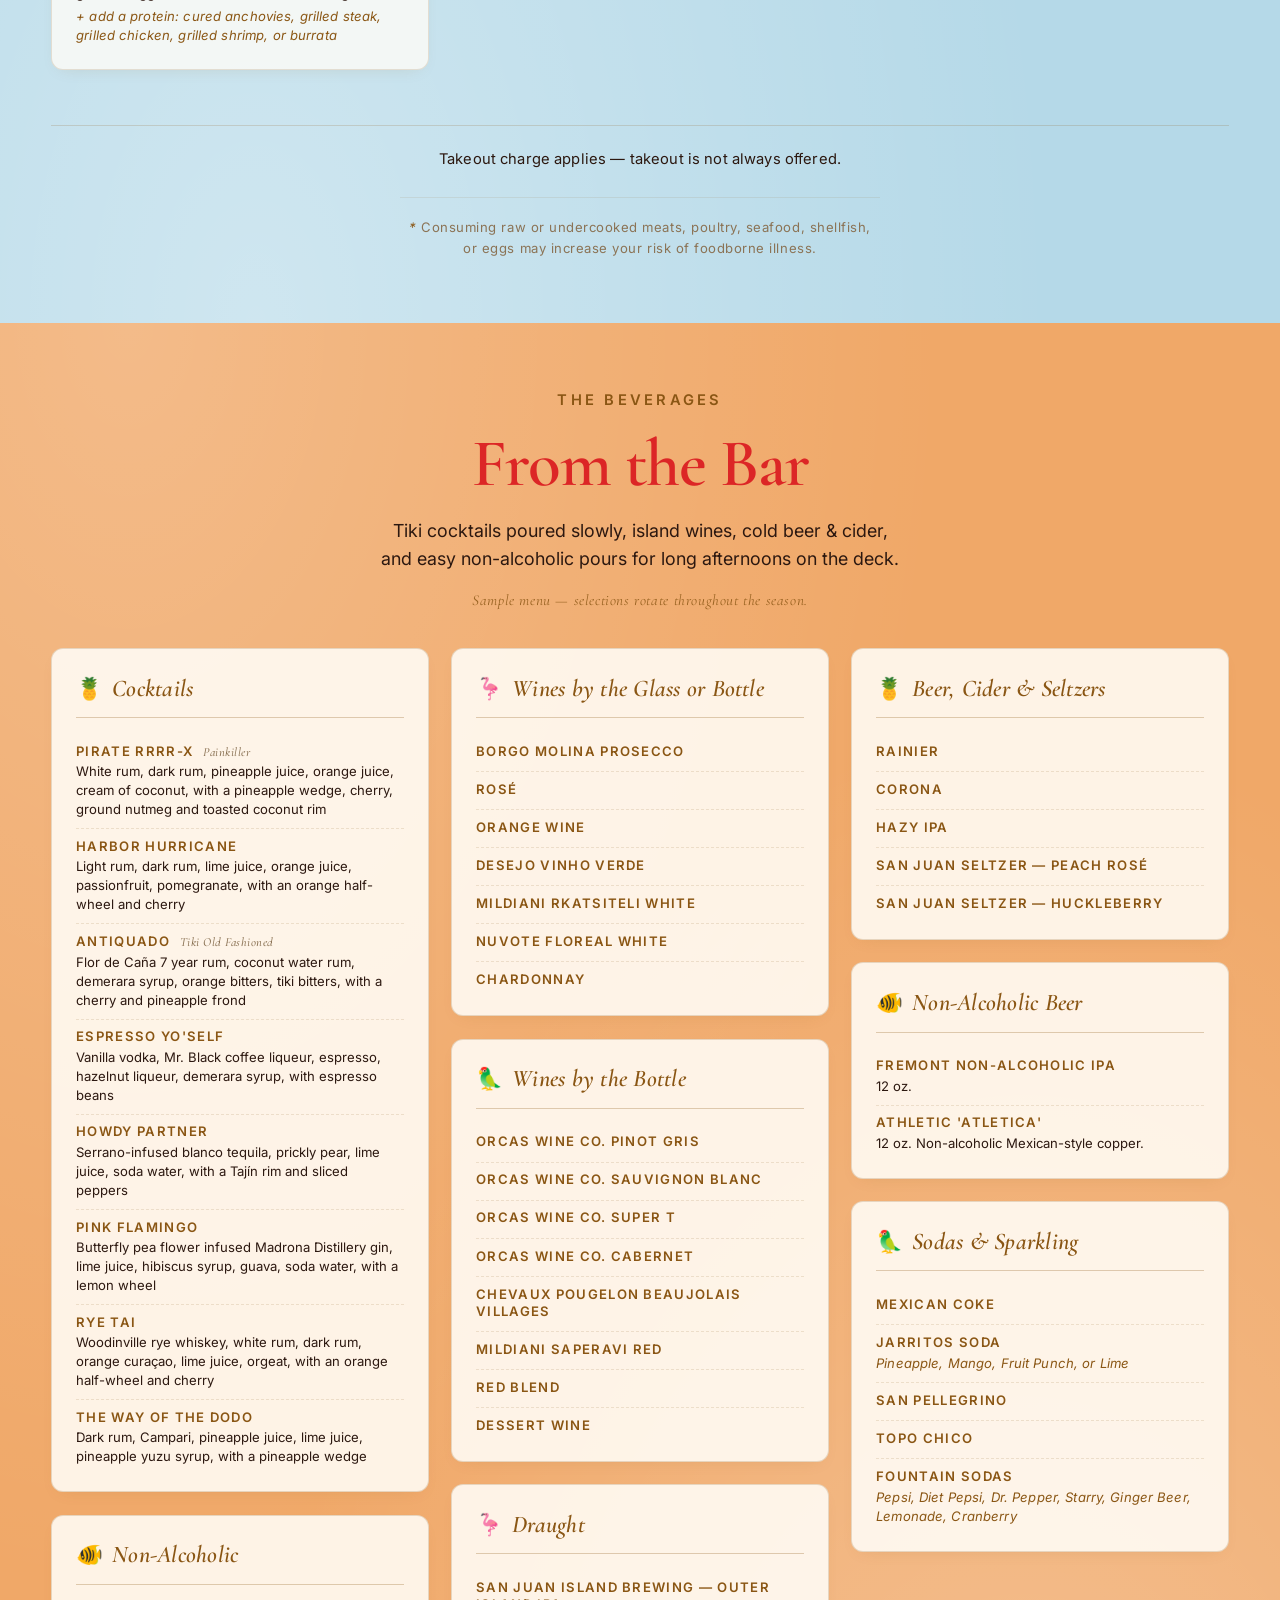
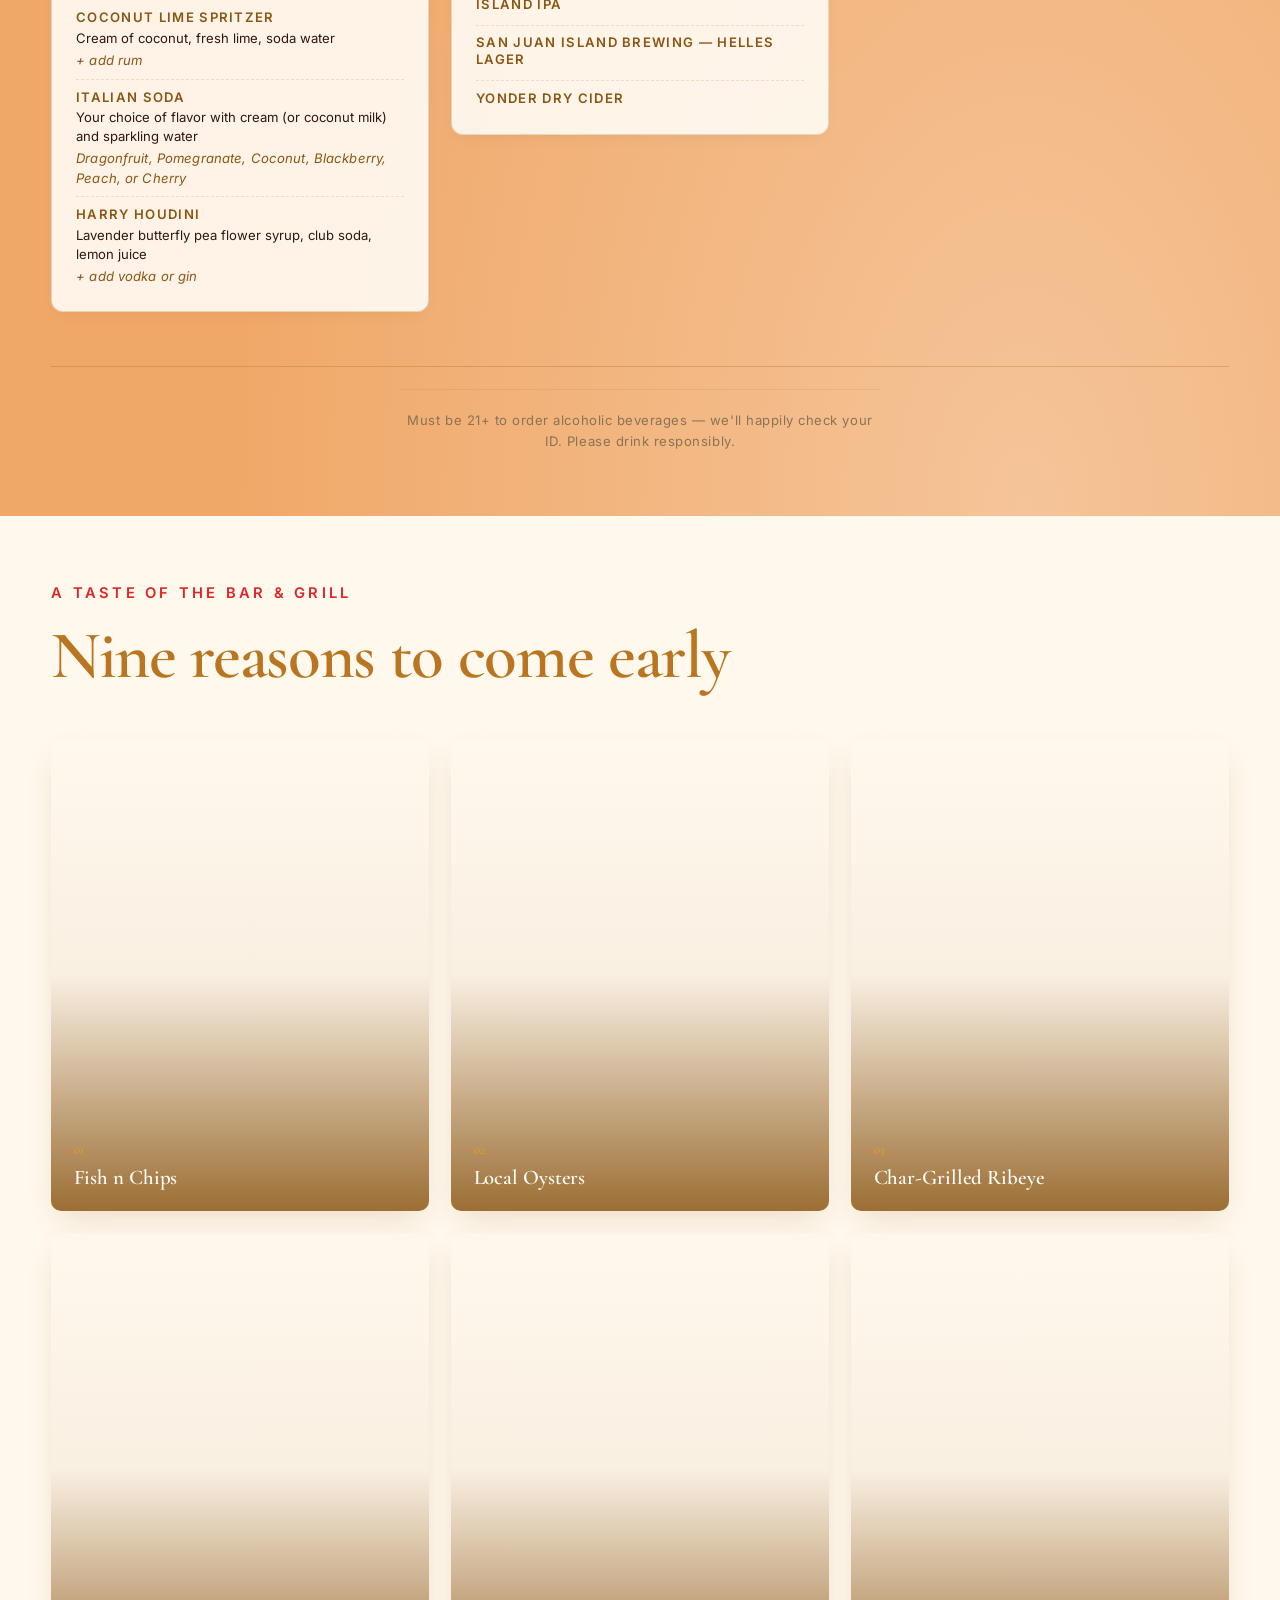
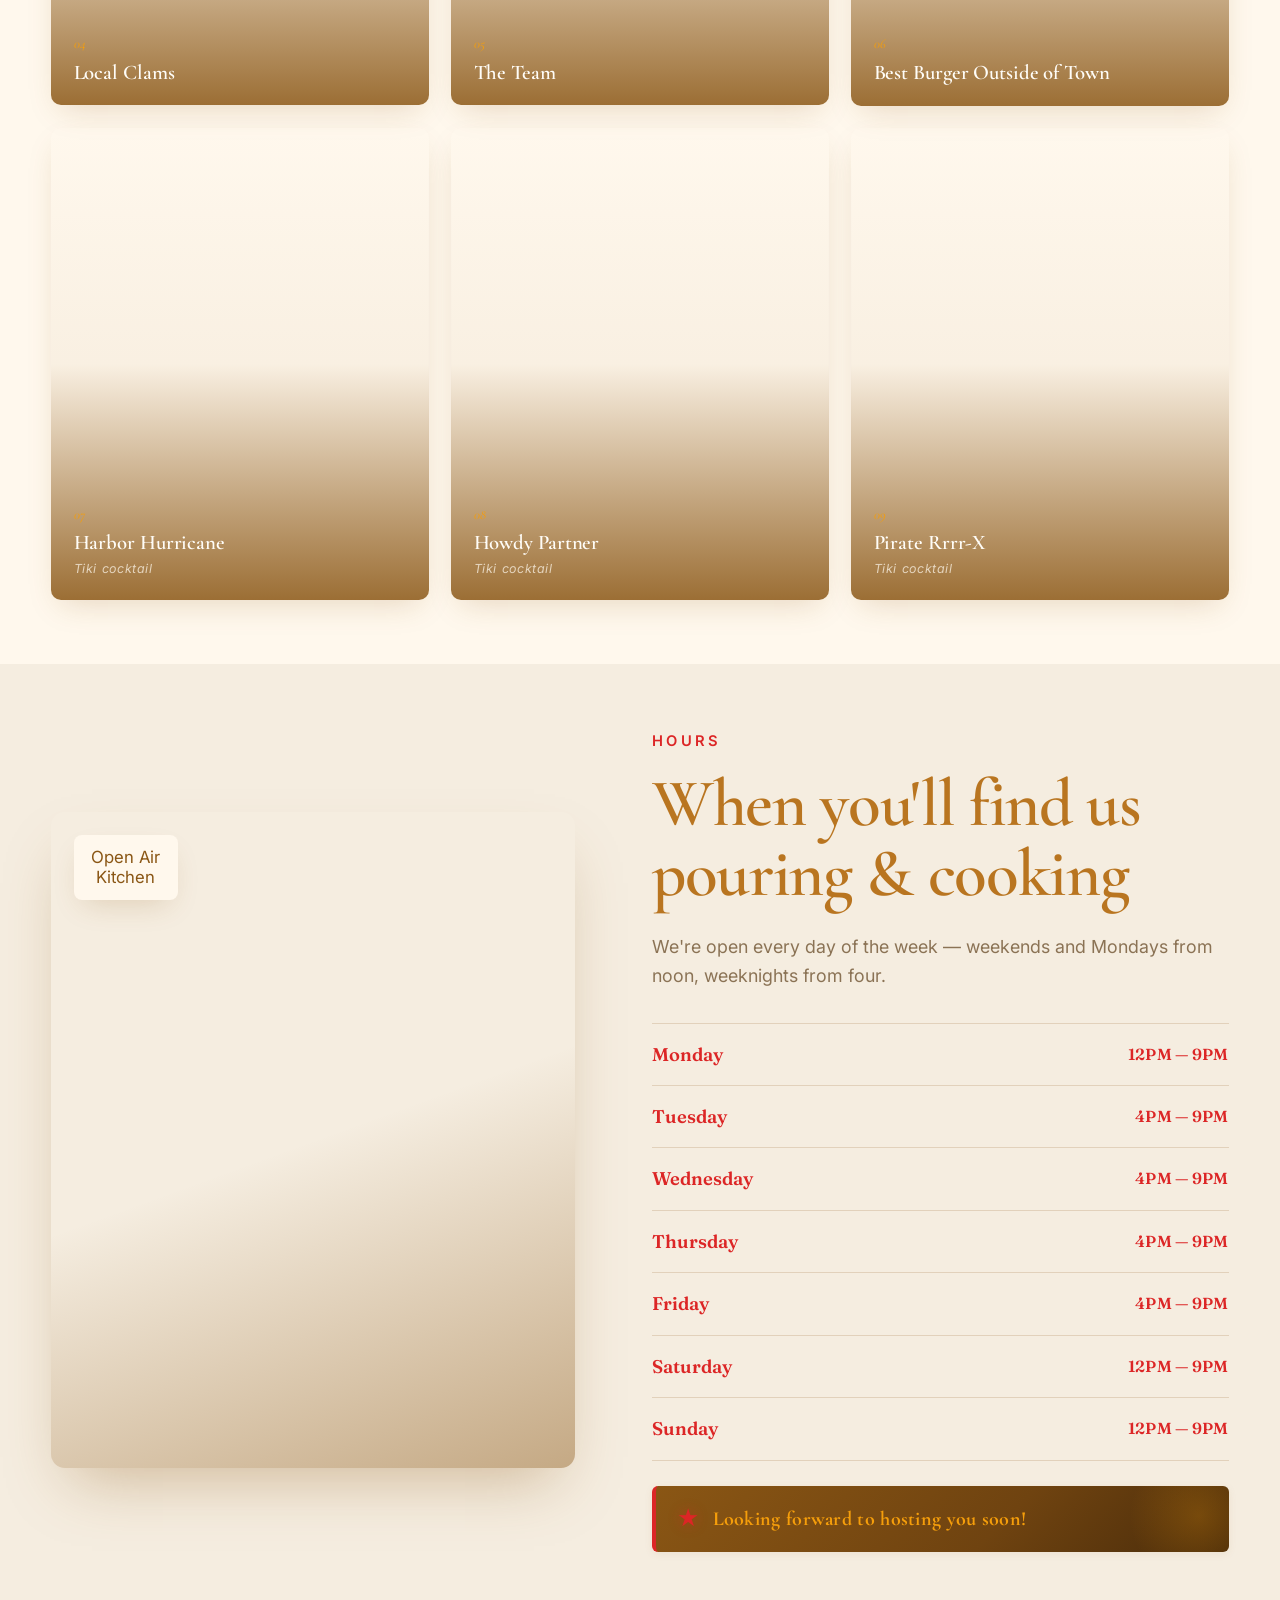
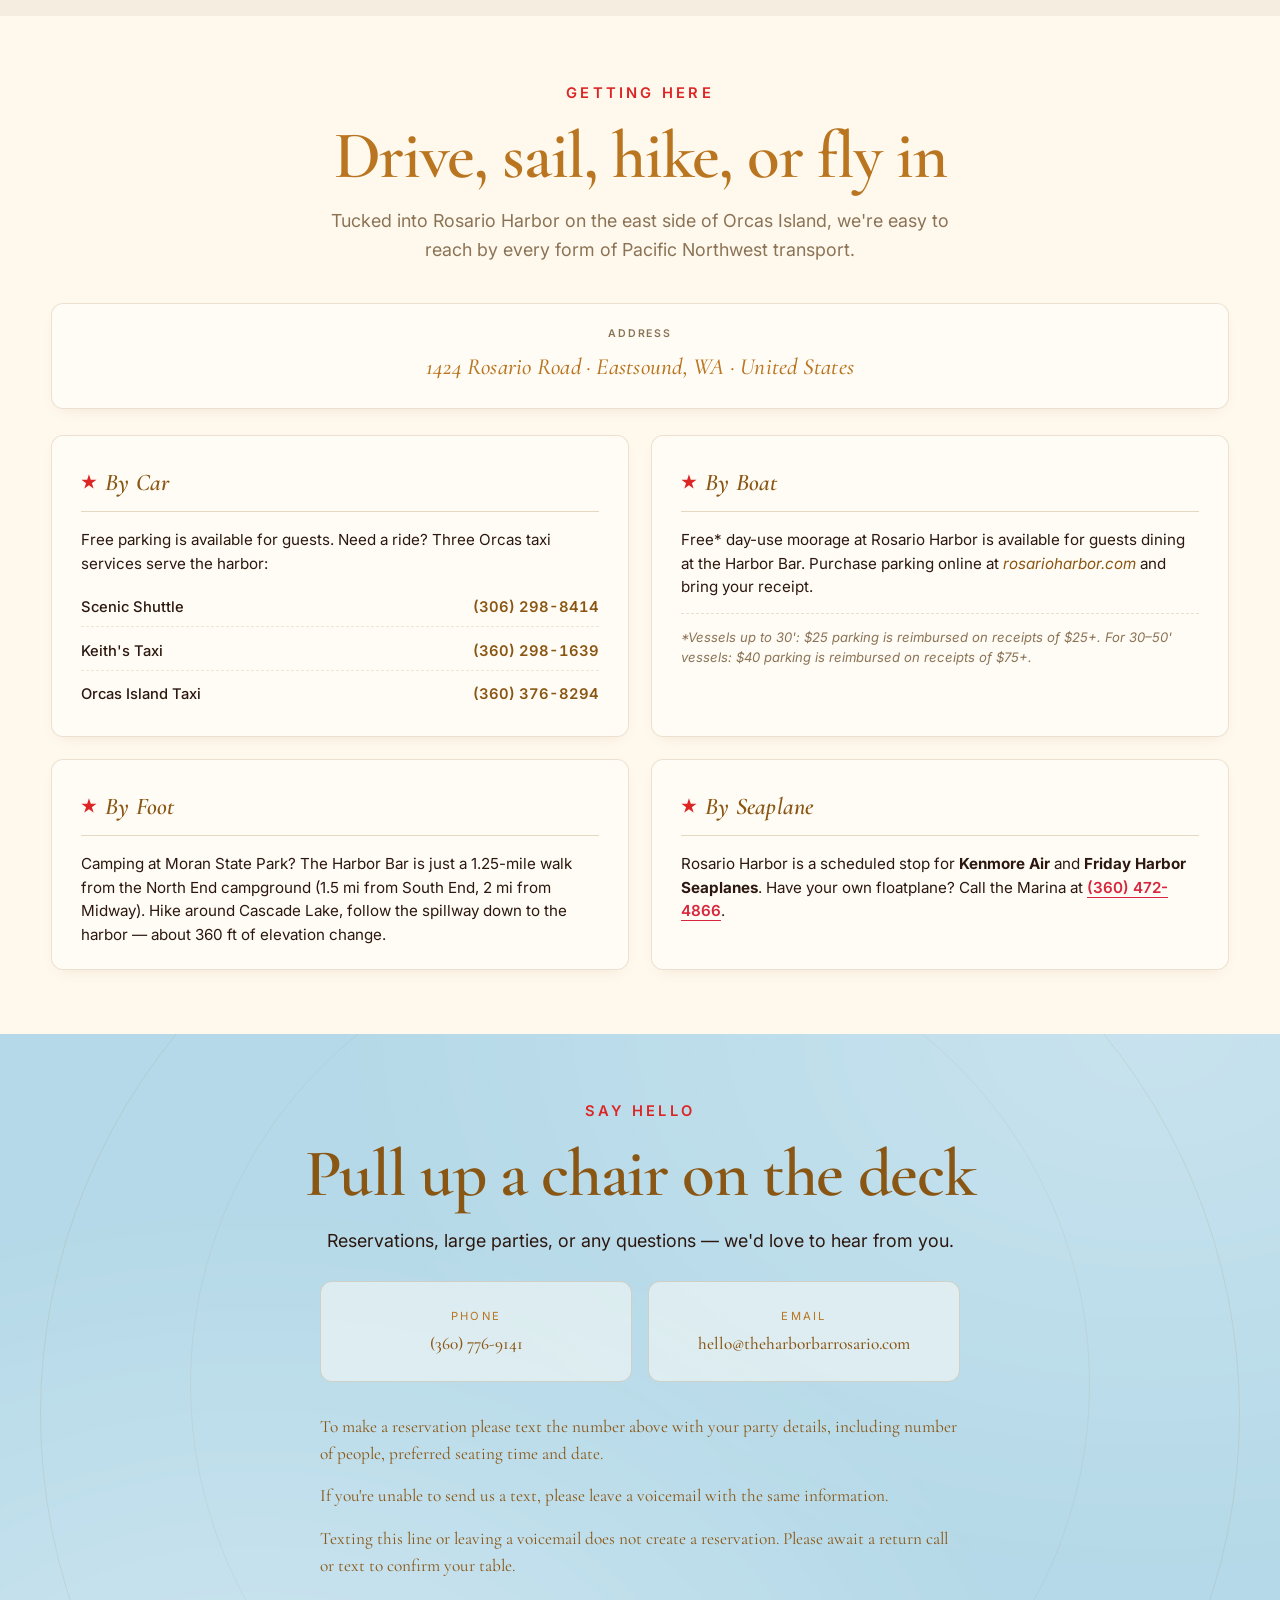
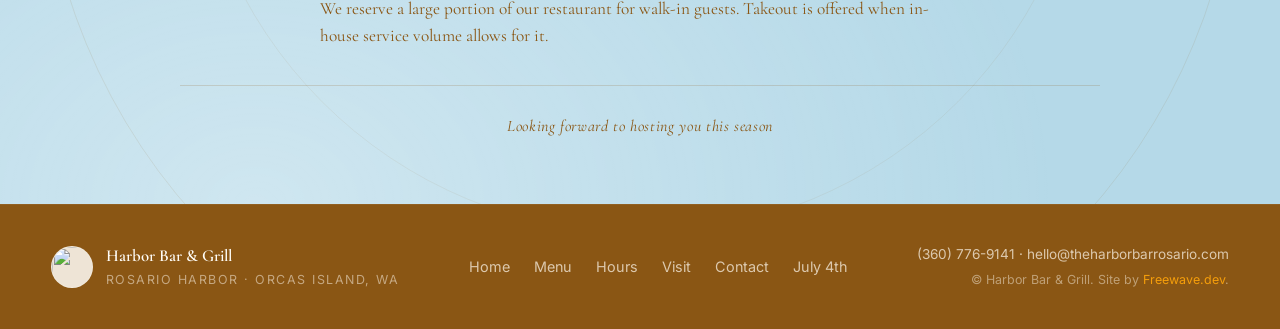
==== commit 1b9b36c3: "Menu: change Tom Yum Clams to Tom Yum Penn Cove Mussels Co-Authored-By: Claude Haiku 4.5 <noreply@an" ====
--- a/index.html
+++ b/index.html
@@ -316,9 +316,9 @@
 
       <article class="dish">
         <div class="dish-head">
-          <h3>Tom Yum Clams</h3>
-        </div>
-        <p>Manila clams, coconut milk, lemongrass, lime leaf, chile. Served with grilled sourdough bread.</p>
+          <h3>Tom Yum Penn Cove Mussels</h3>
+        </div>
+        <p>Penn Cove mussels, coconut milk, lemongrass, lime leaf, chile. Served with grilled sourdough bread.</p>
       </article>
 
     </div>
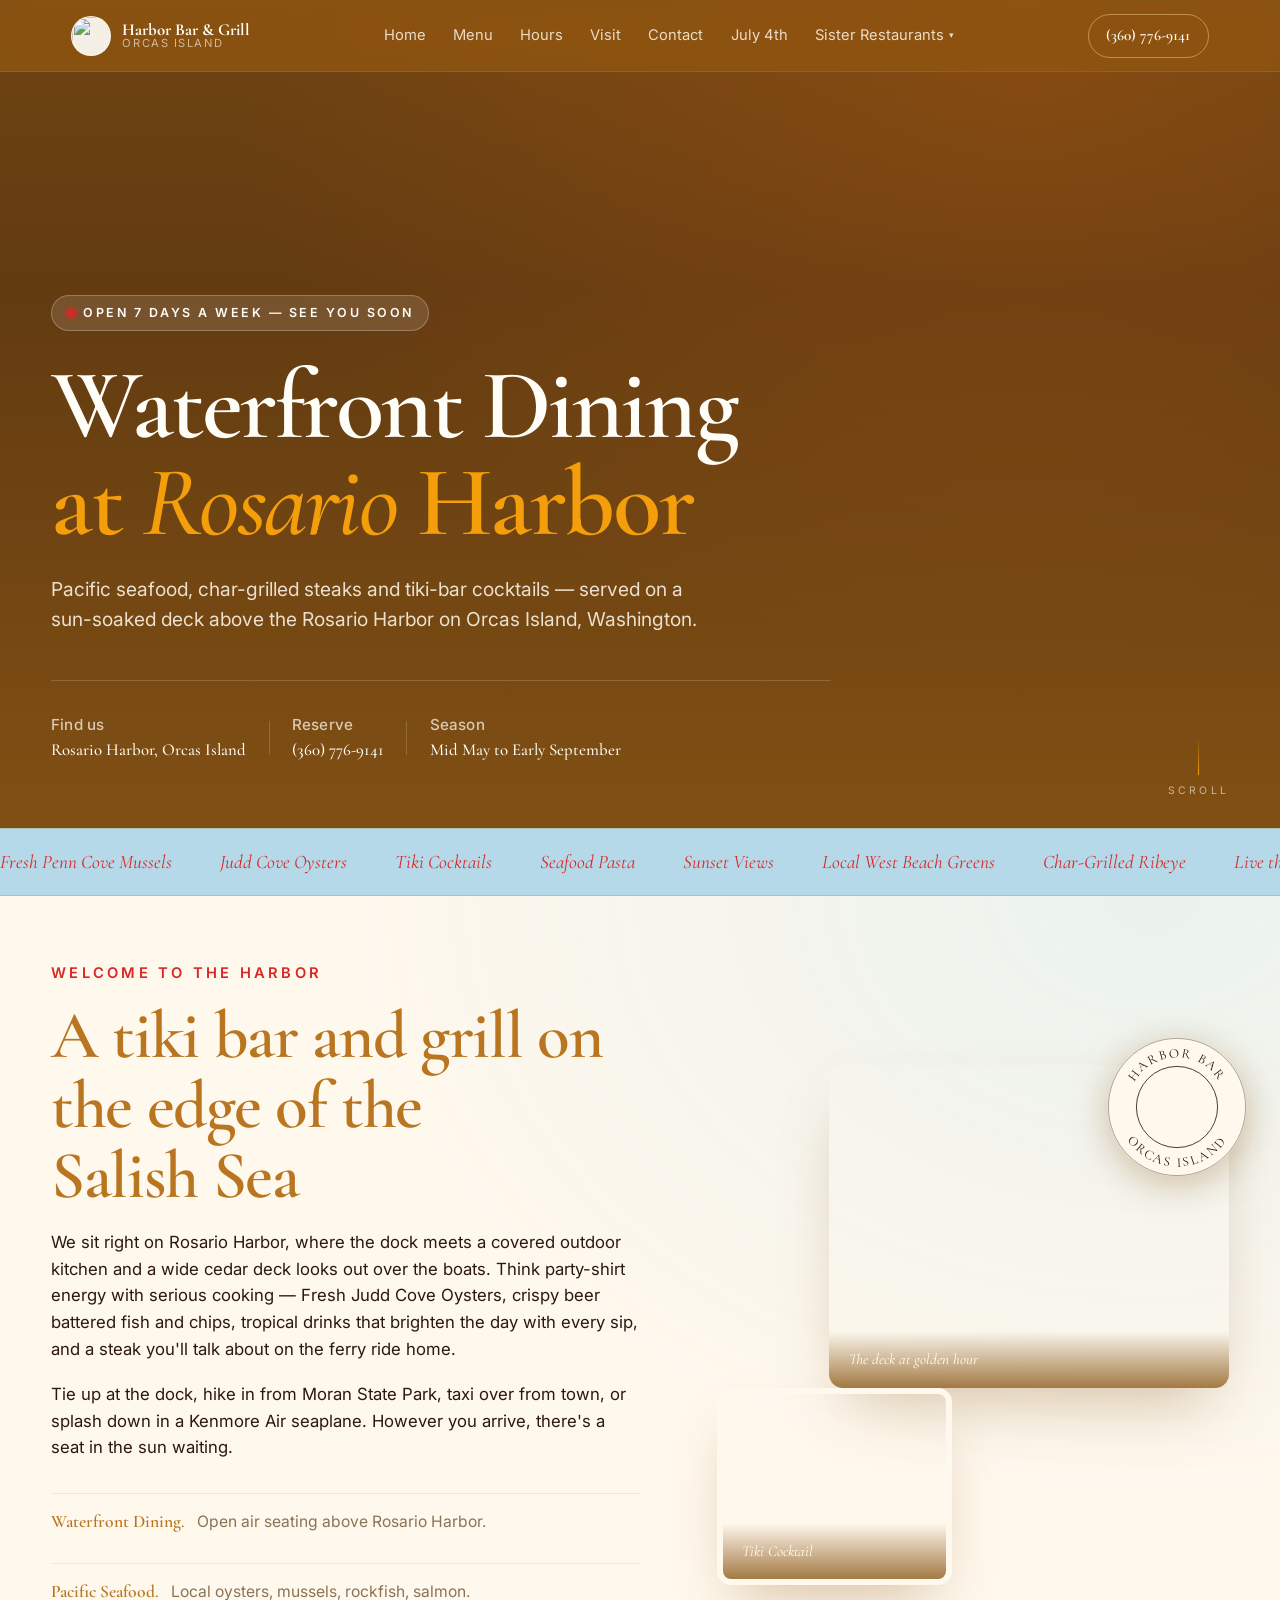
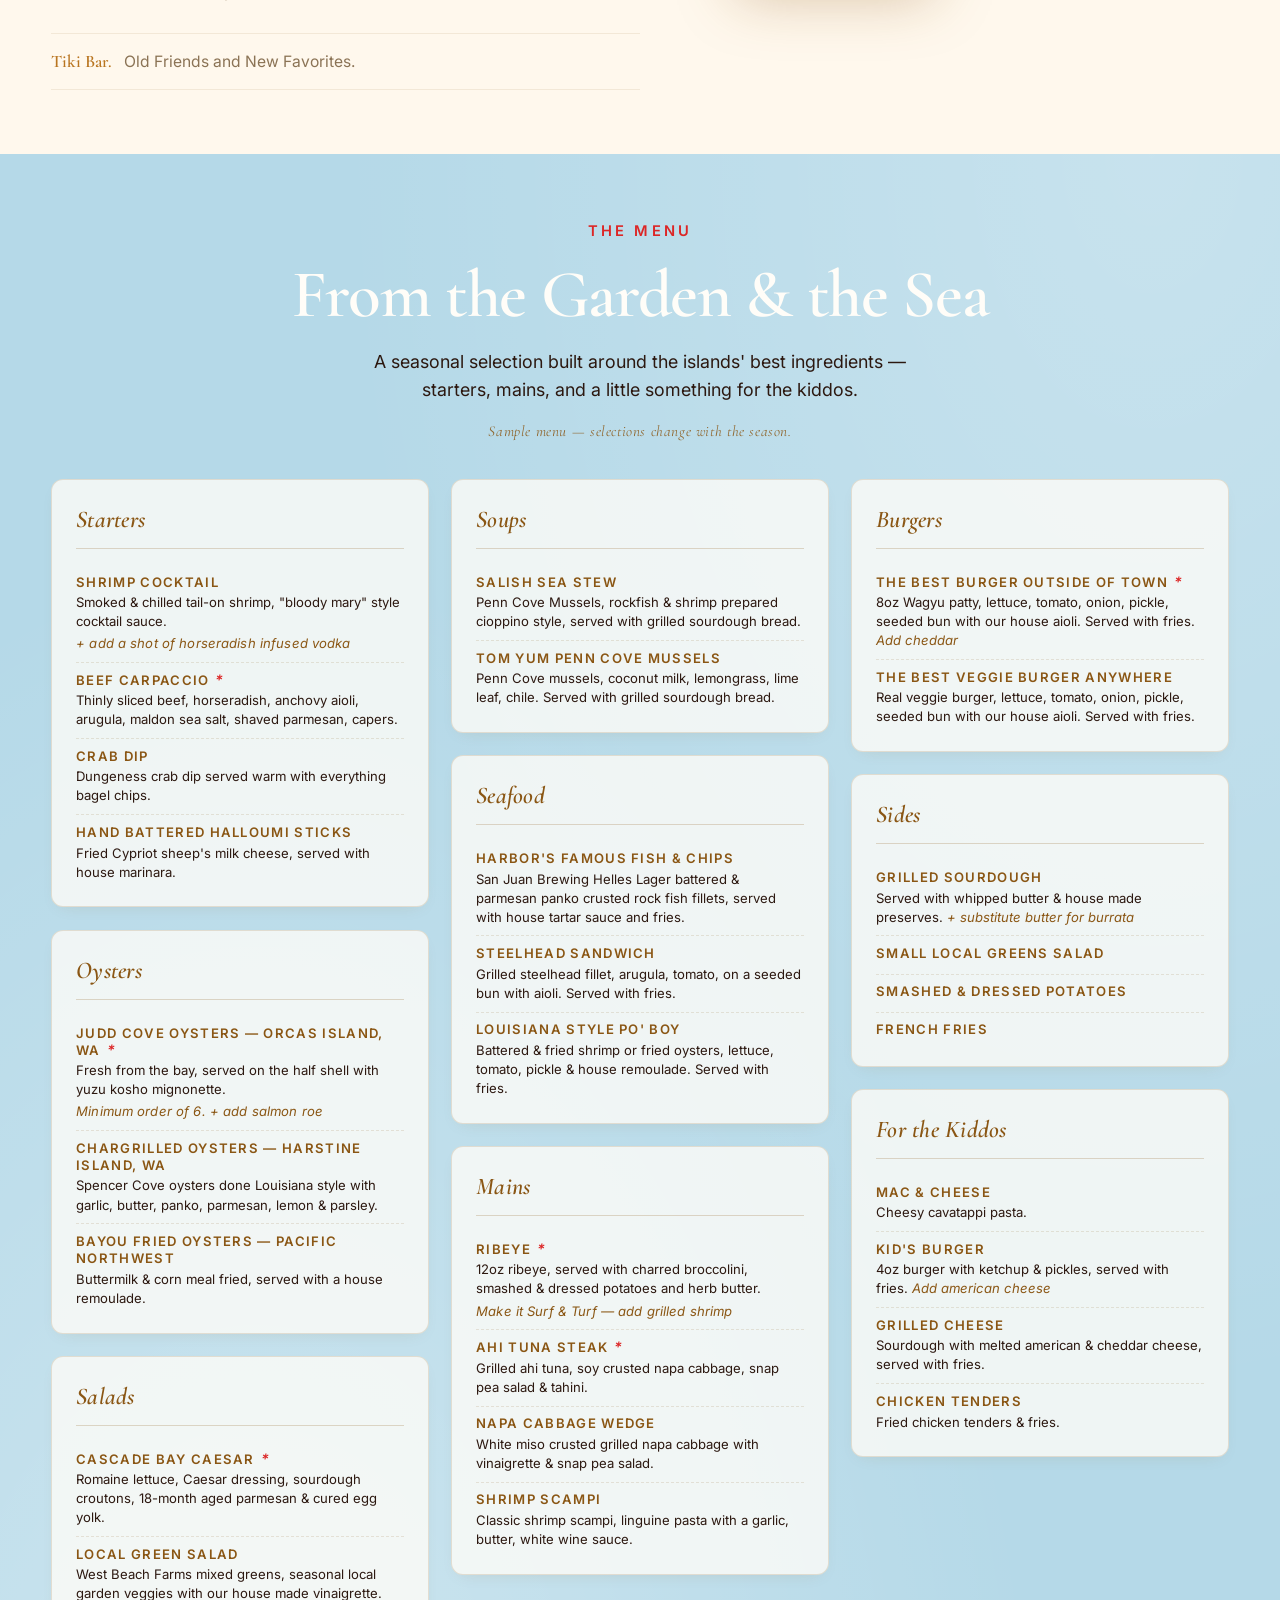
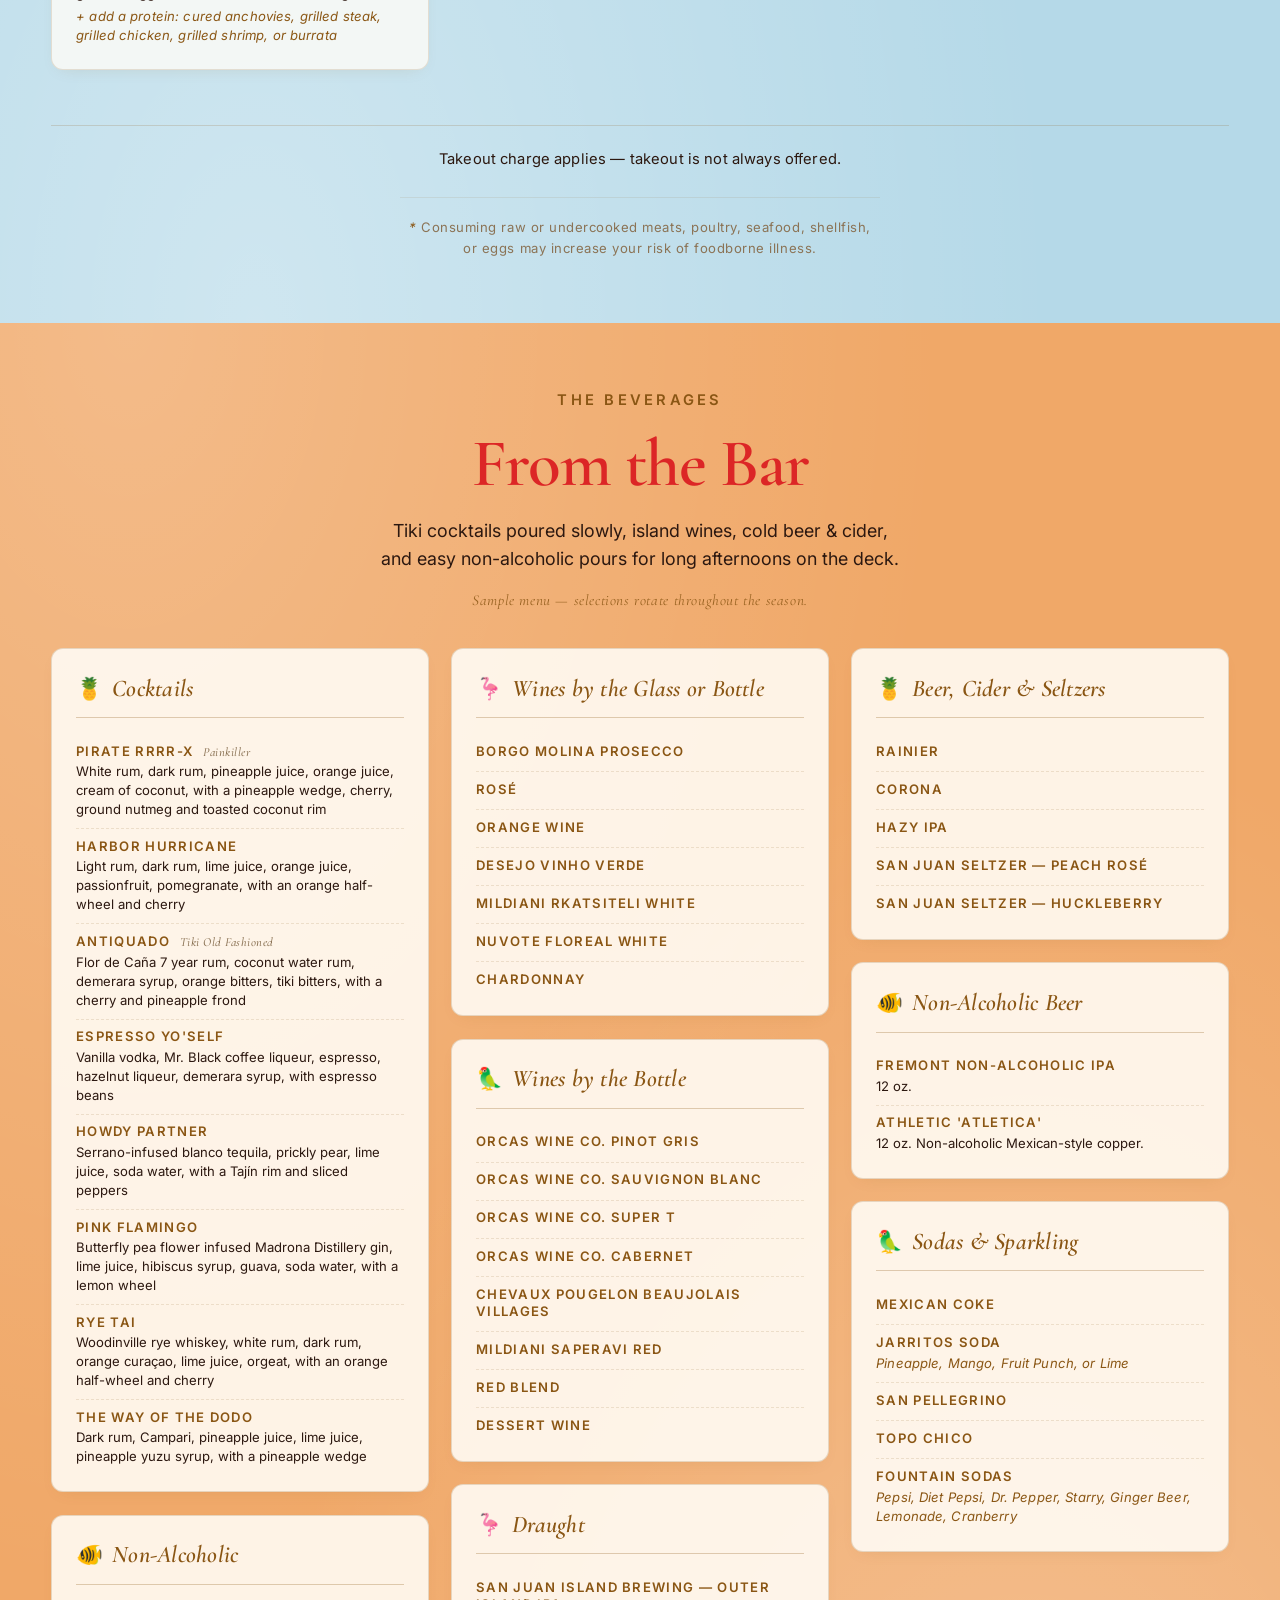
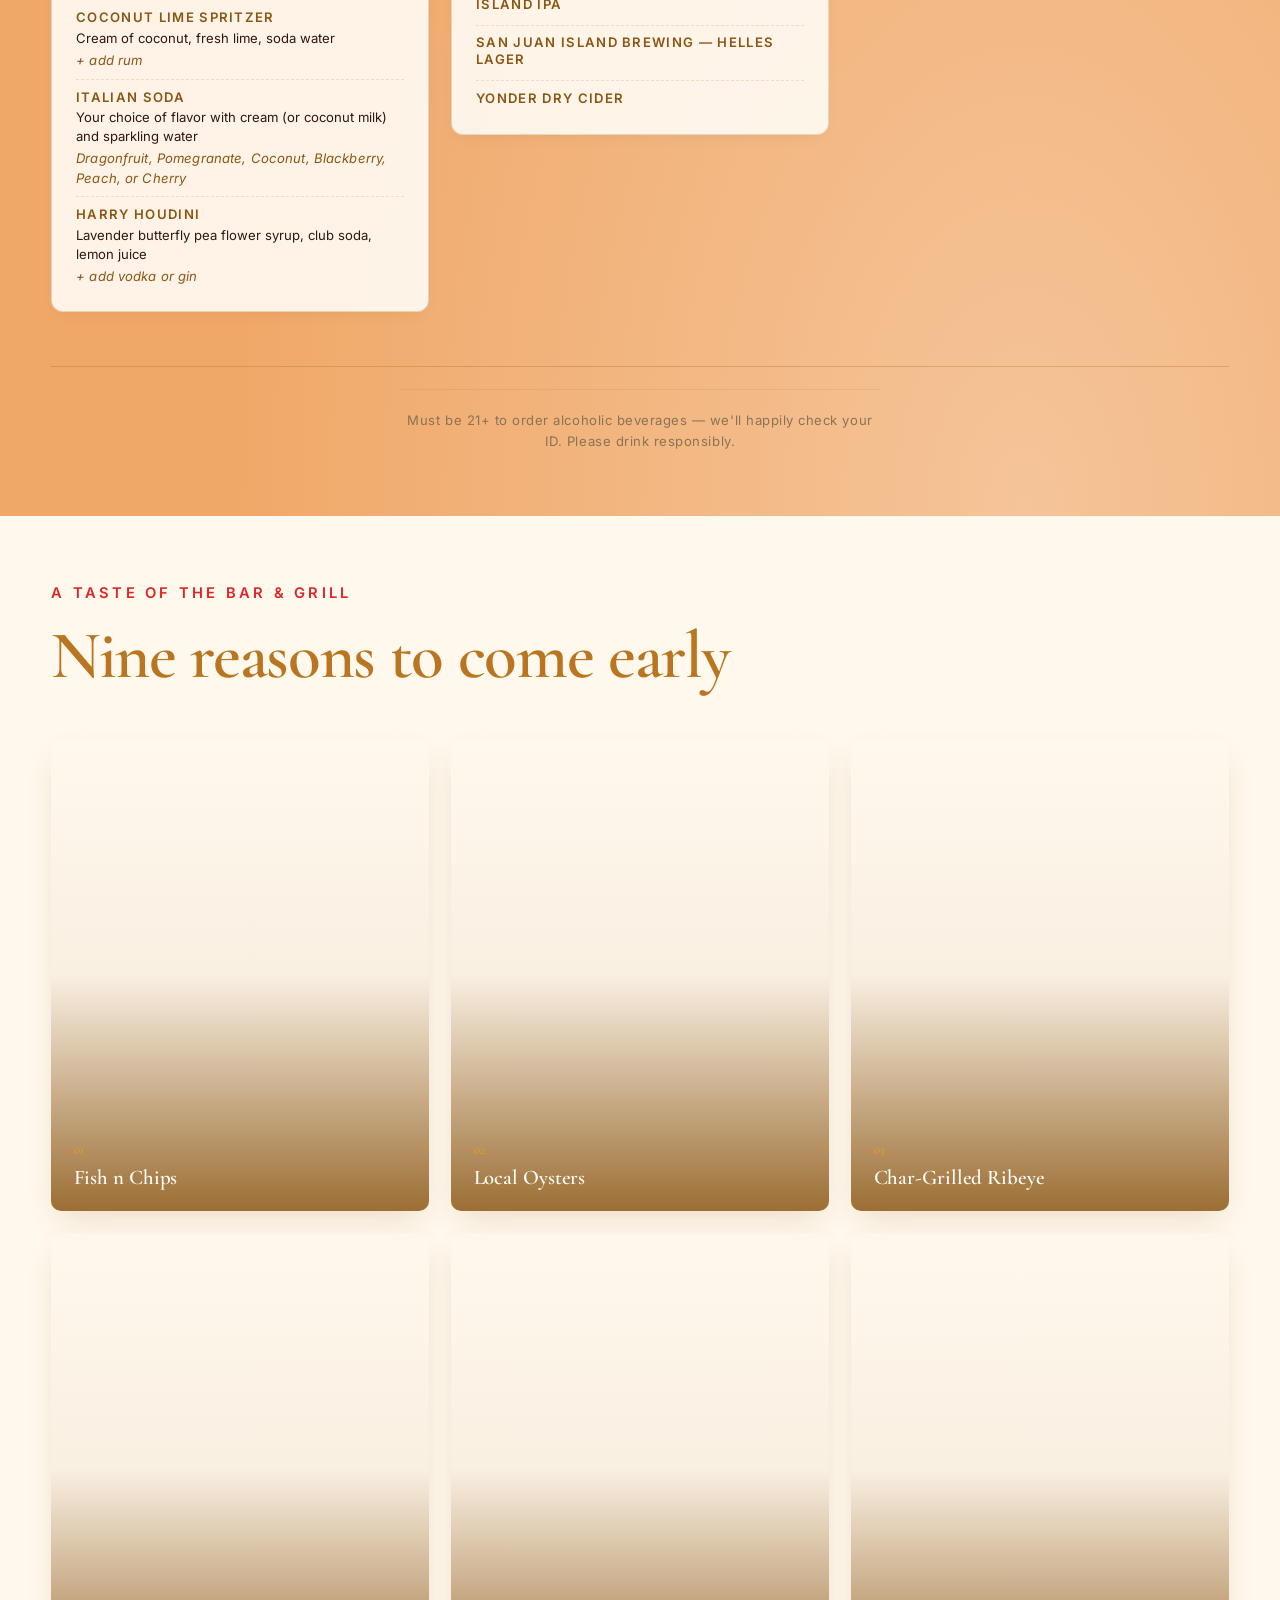
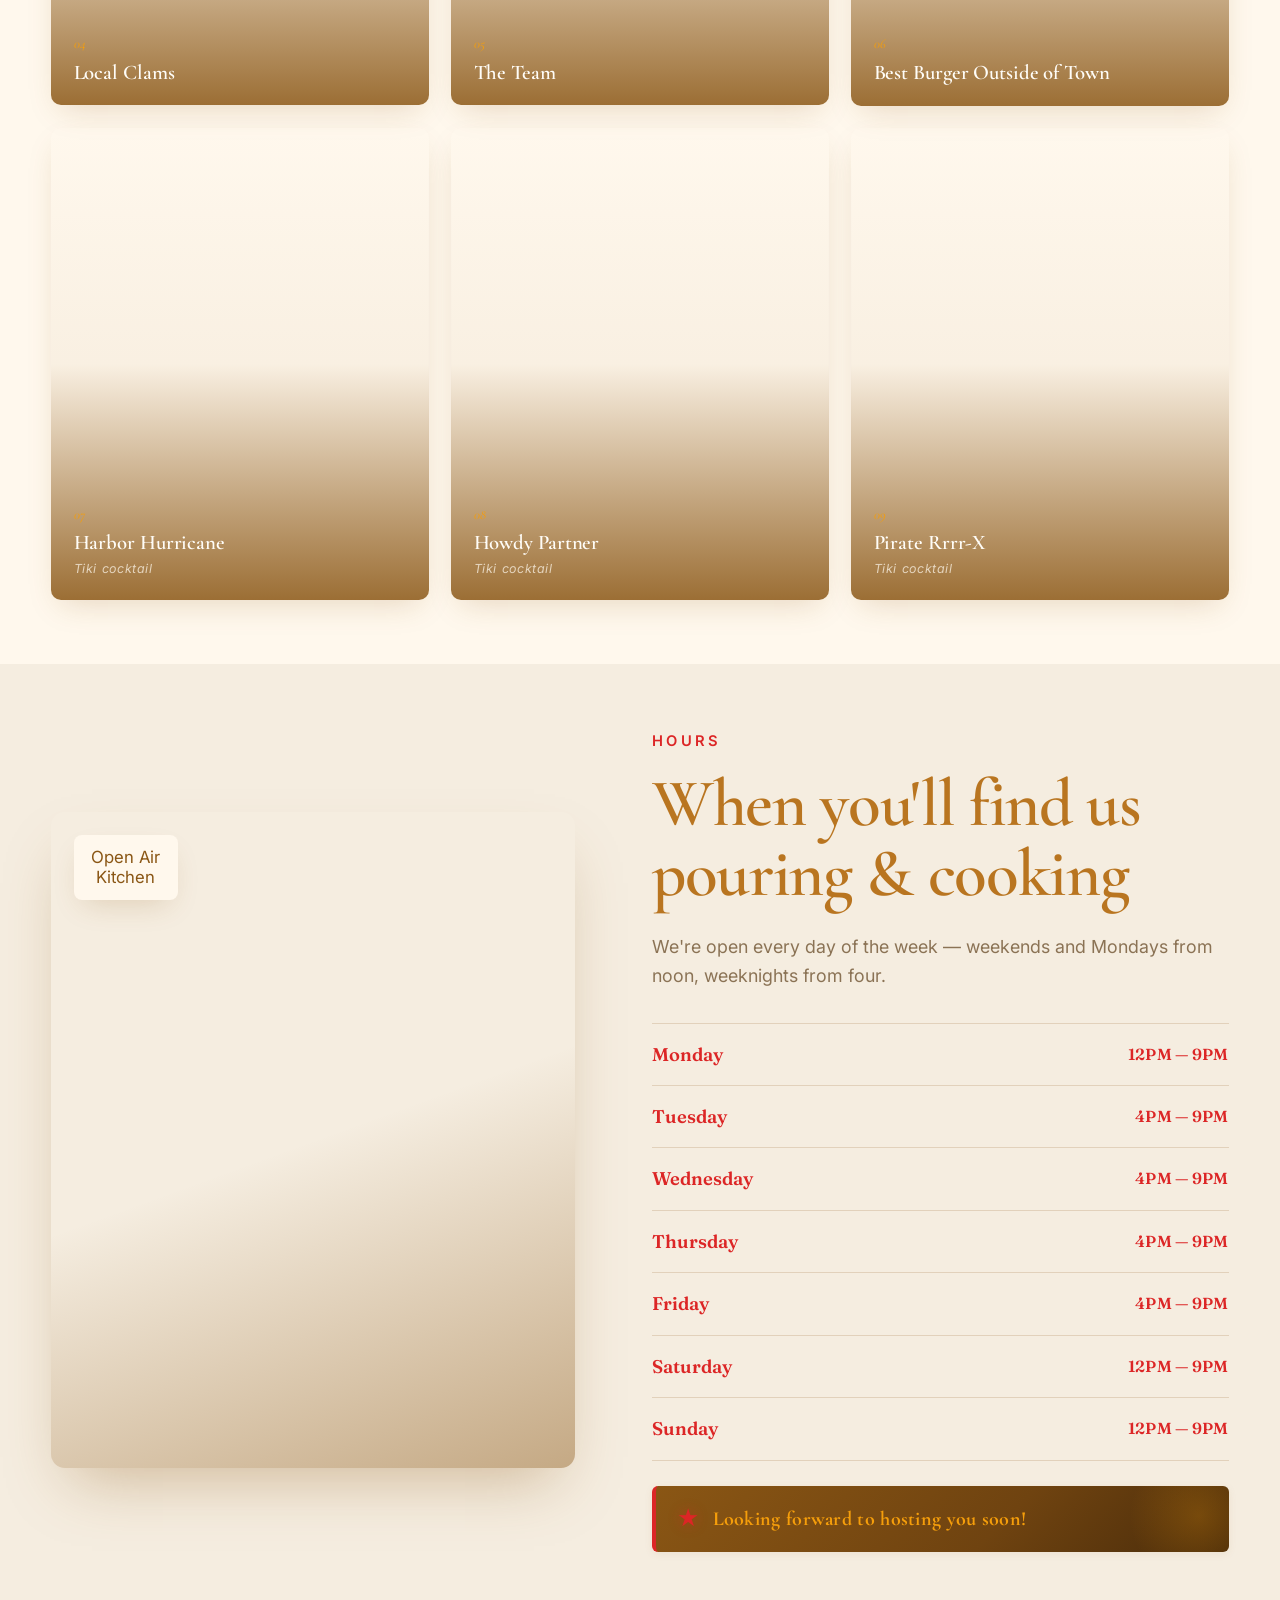
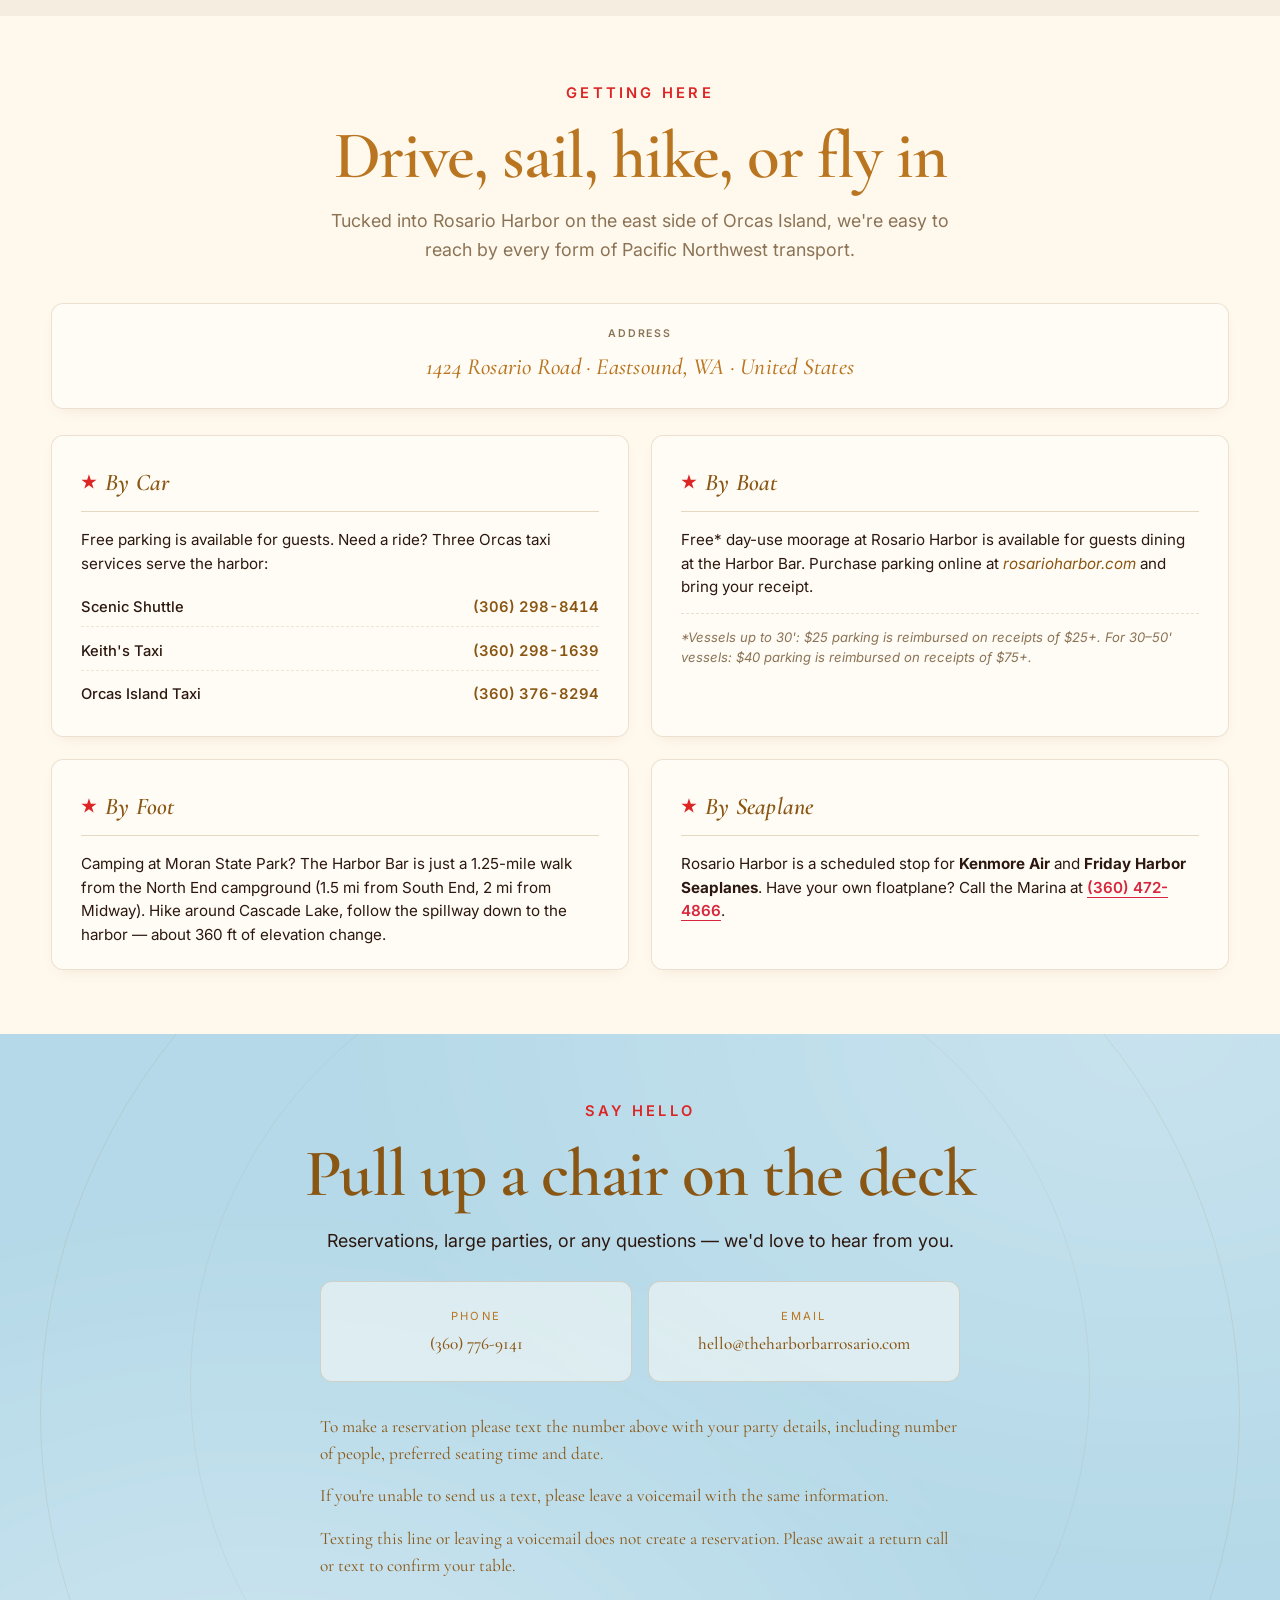
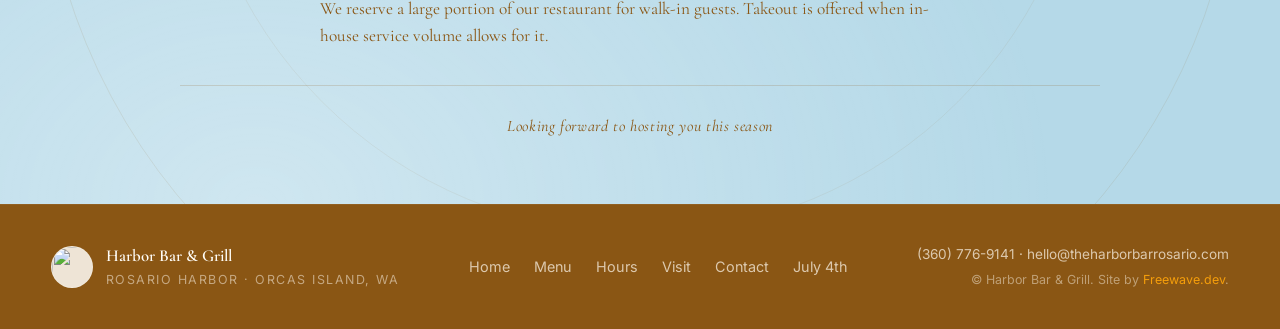
==== commit ae5fa580: "Menu: change Salish Sea Stew from Clams to Penn Cove Mussels Co-Authored-By: Claude Haiku 4.5 <norep" ====
--- a/index.html
+++ b/index.html
@@ -311,7 +311,7 @@
         <div class="dish-head">
           <h3>Salish Sea Stew</h3>
         </div>
-        <p>Clams, rockfish &amp; shrimp prepared cioppino style, served with grilled sourdough bread.</p>
+        <p>Penn Cove Mussels, rockfish &amp; shrimp prepared cioppino style, served with grilled sourdough bread.</p>
       </article>
 
       <article class="dish">
